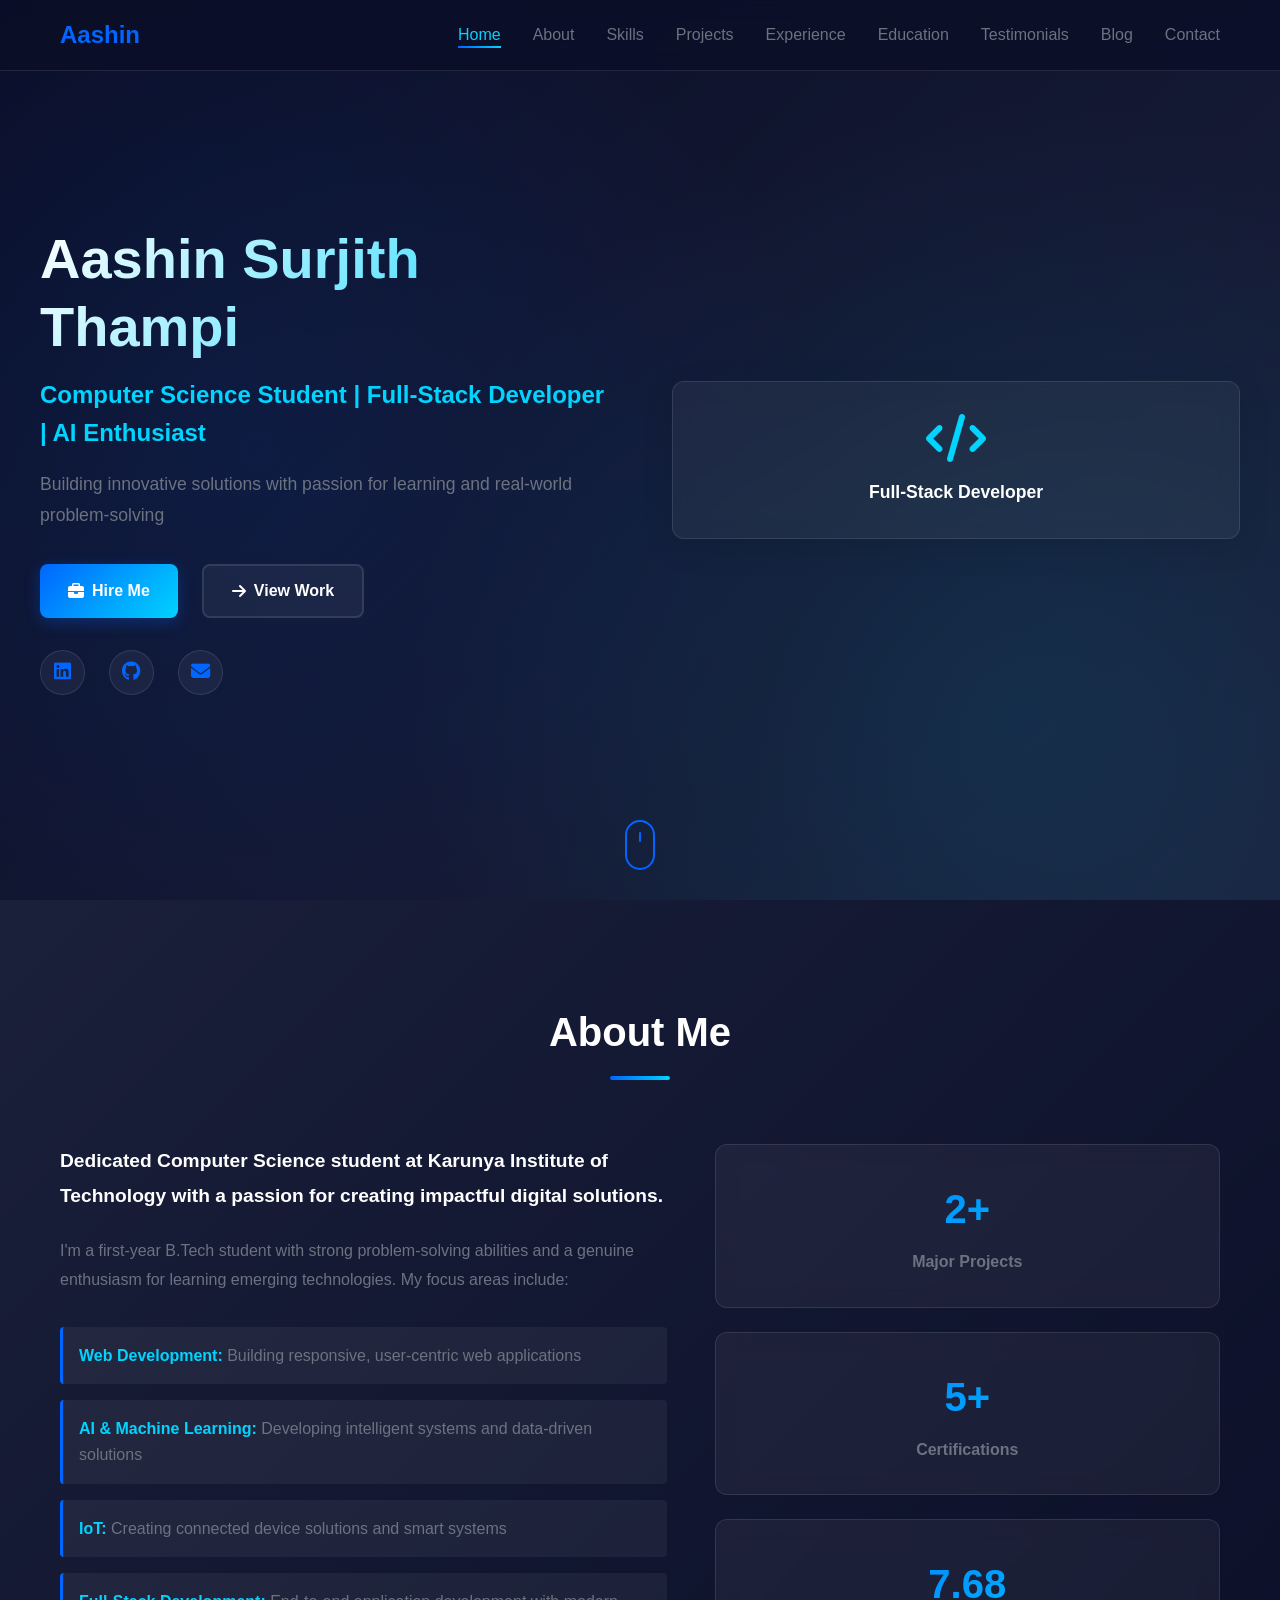
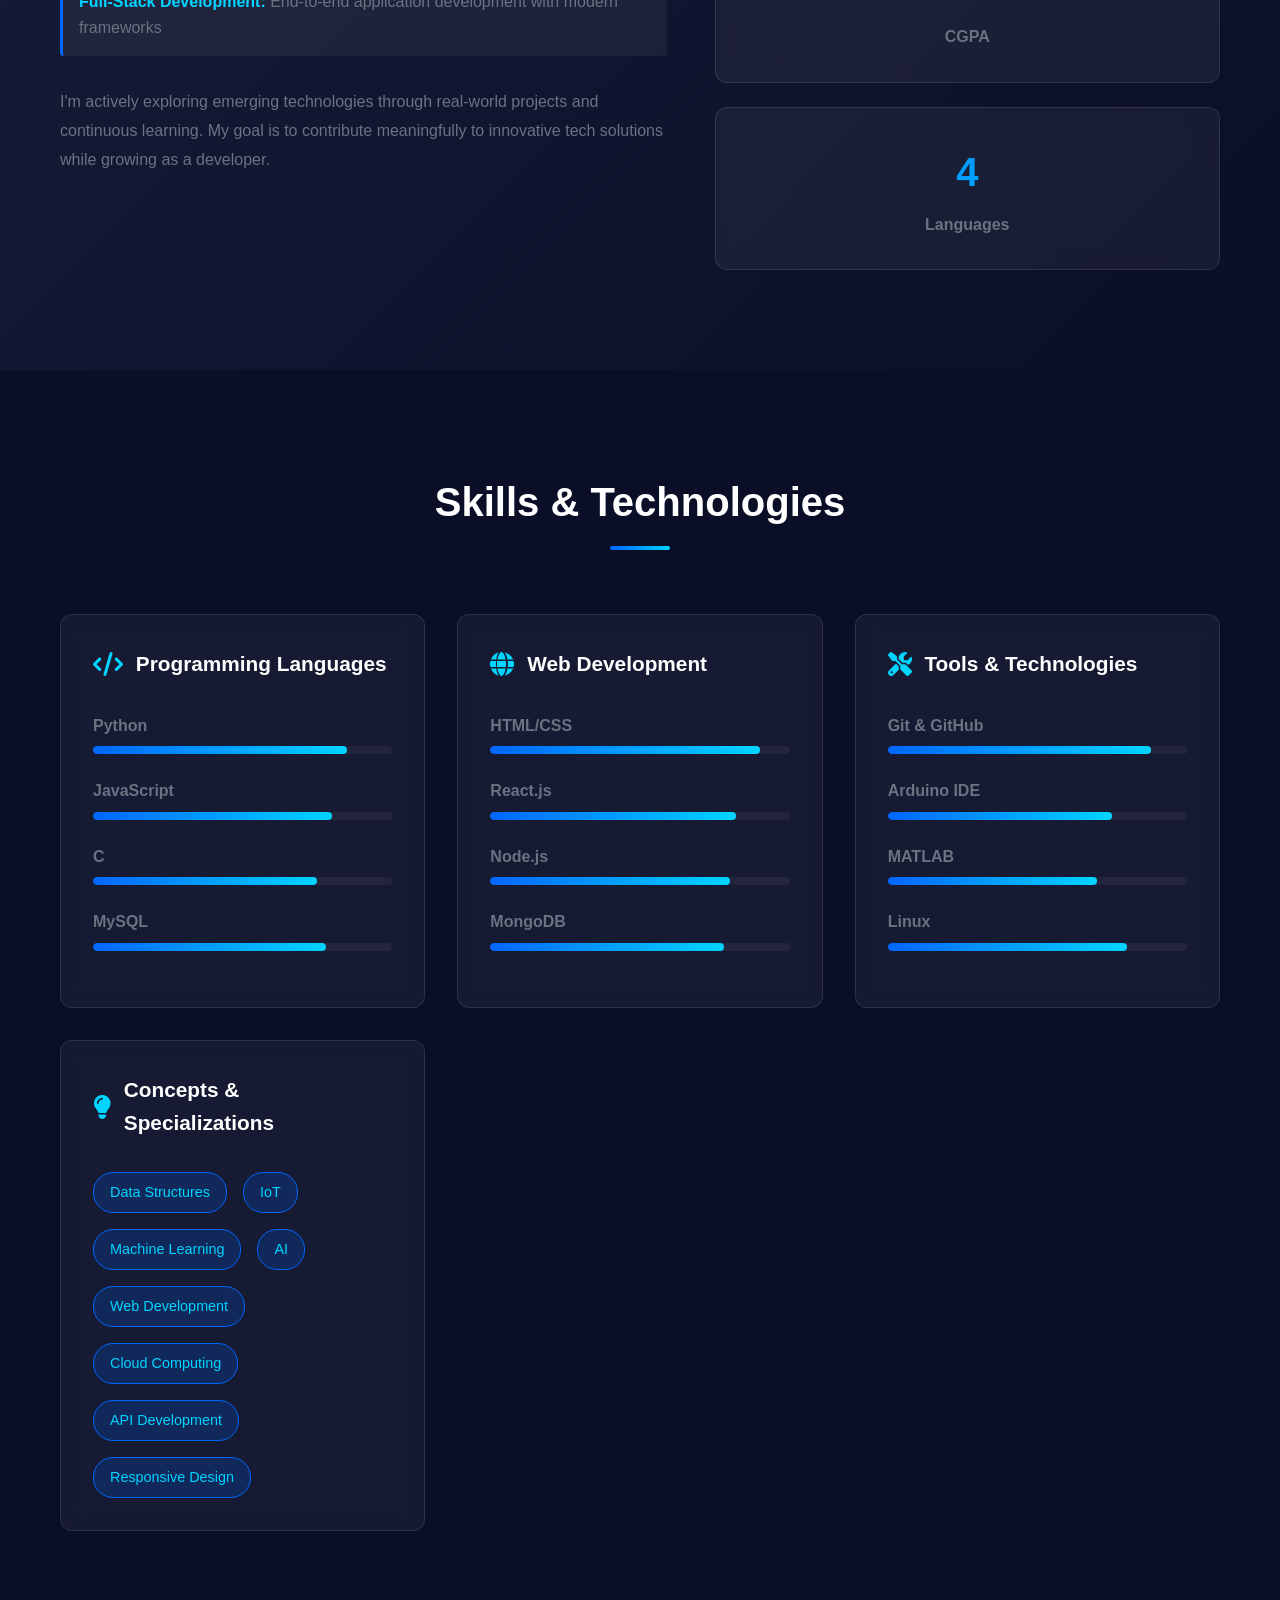
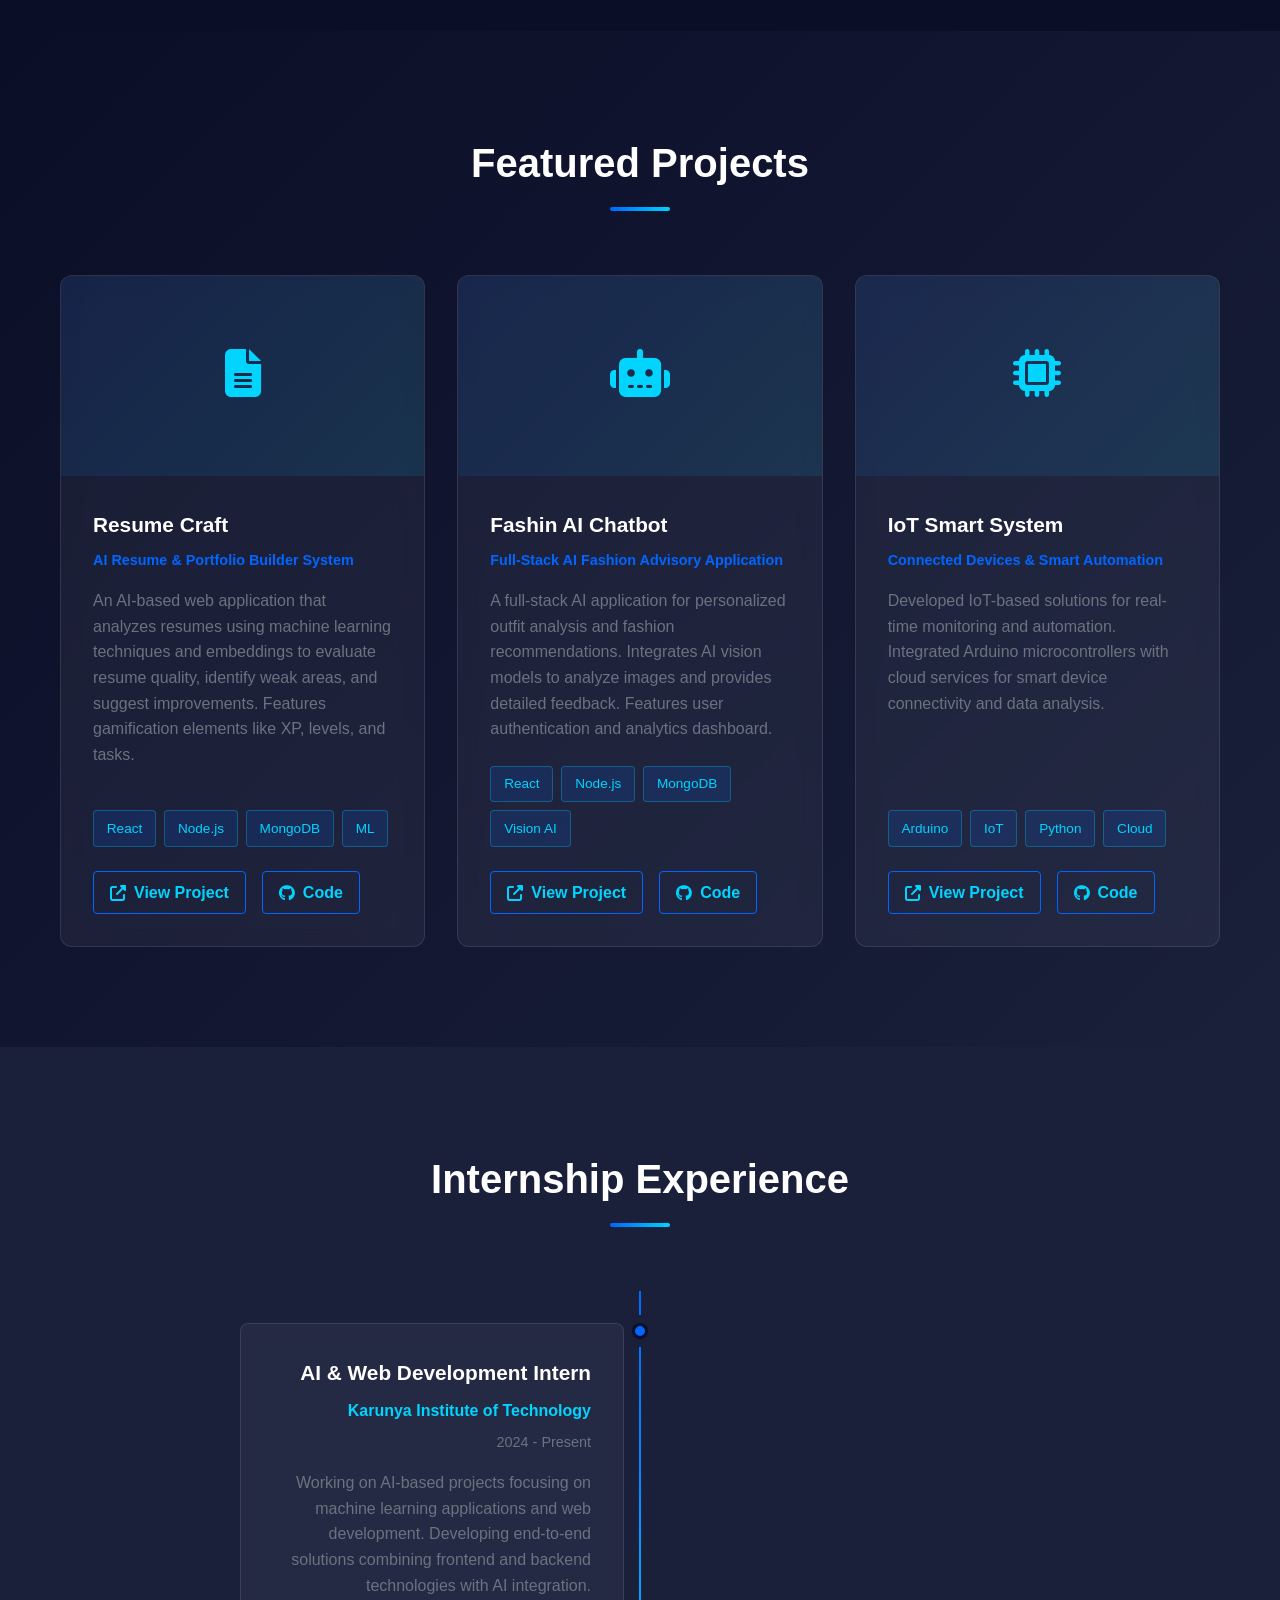
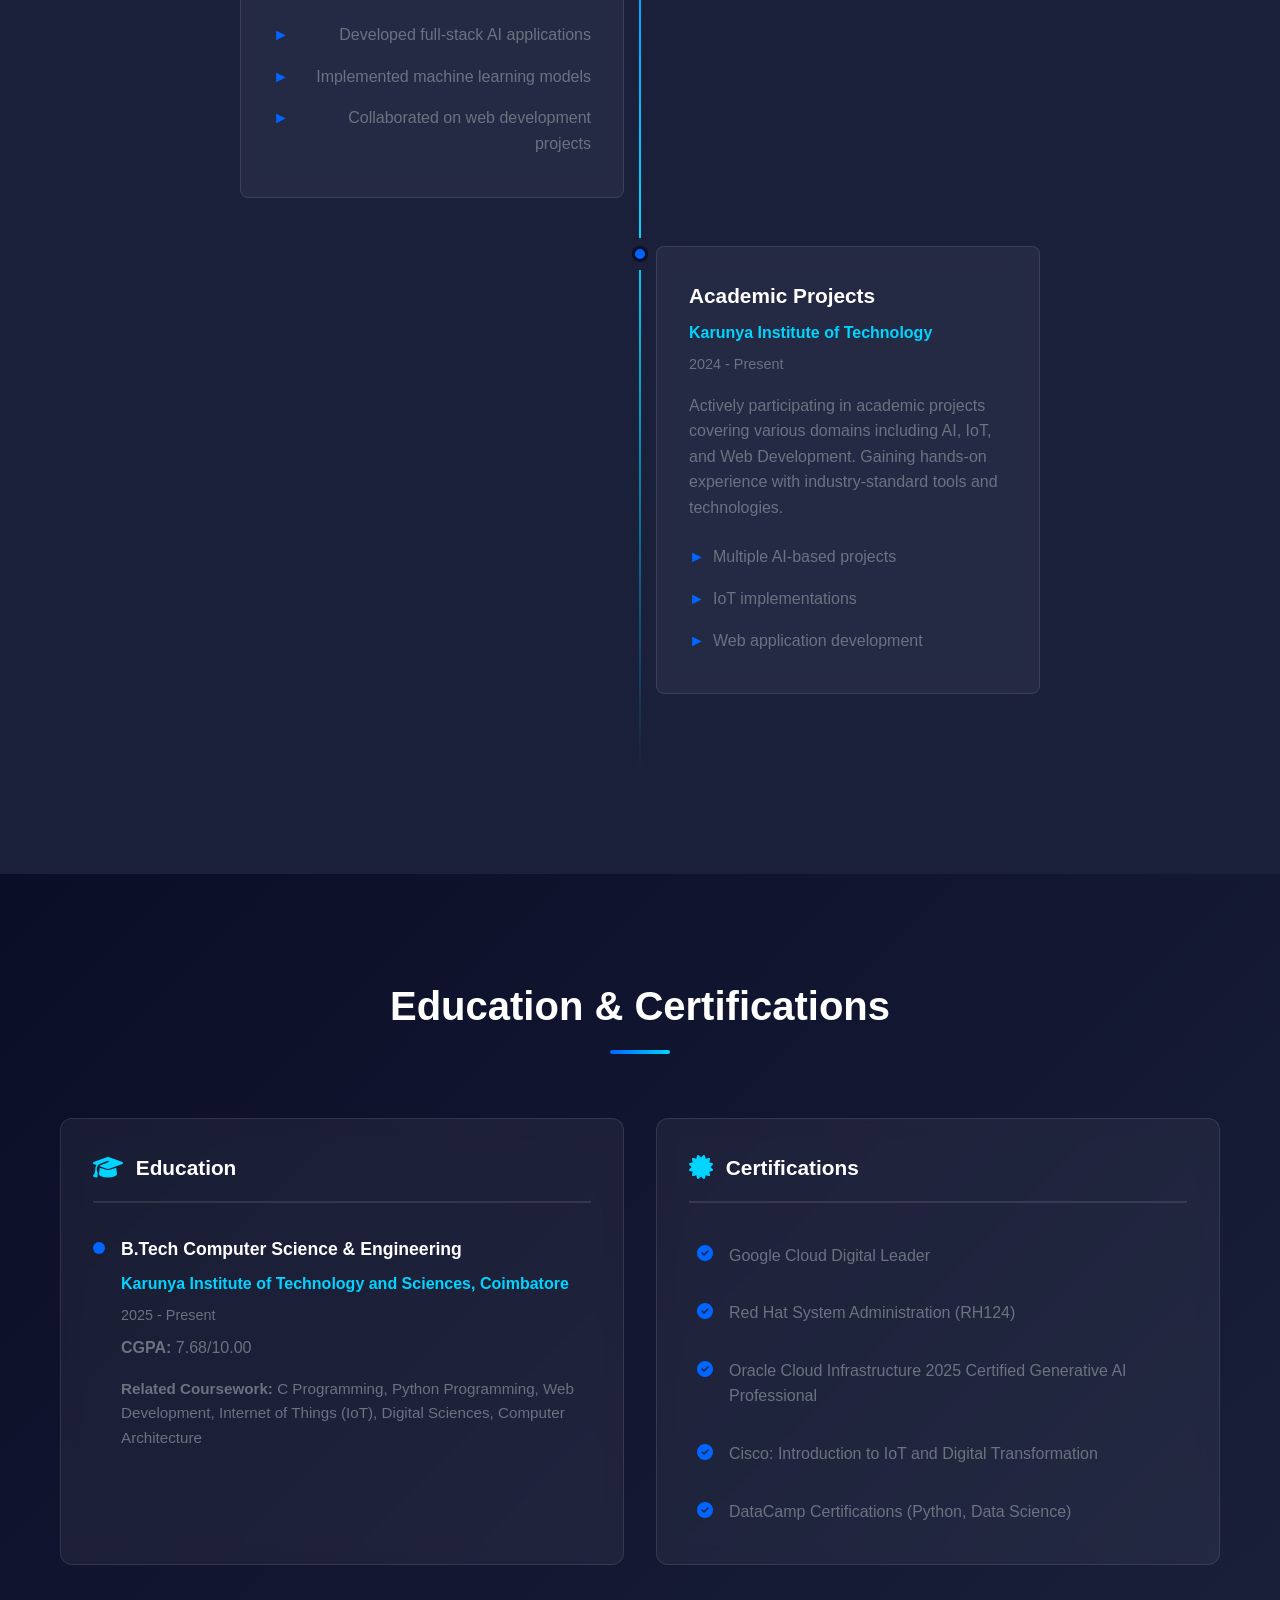
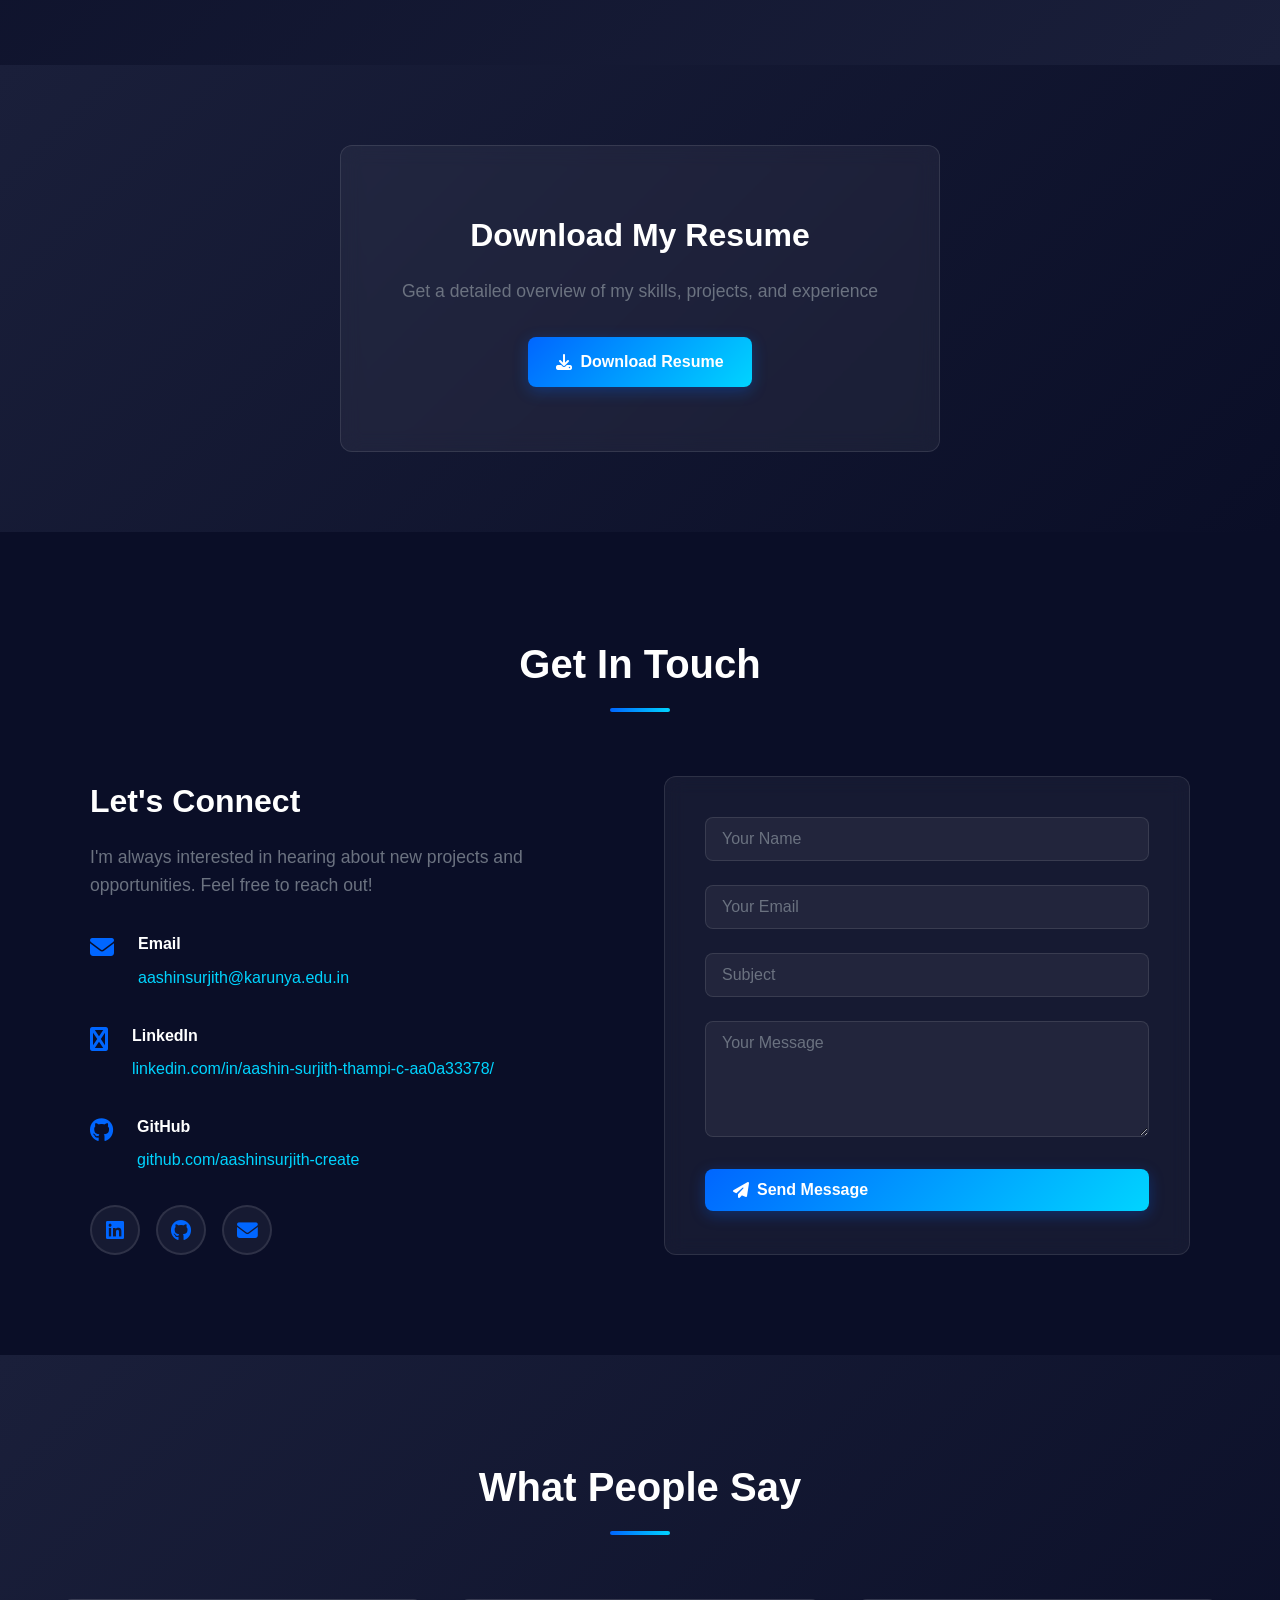
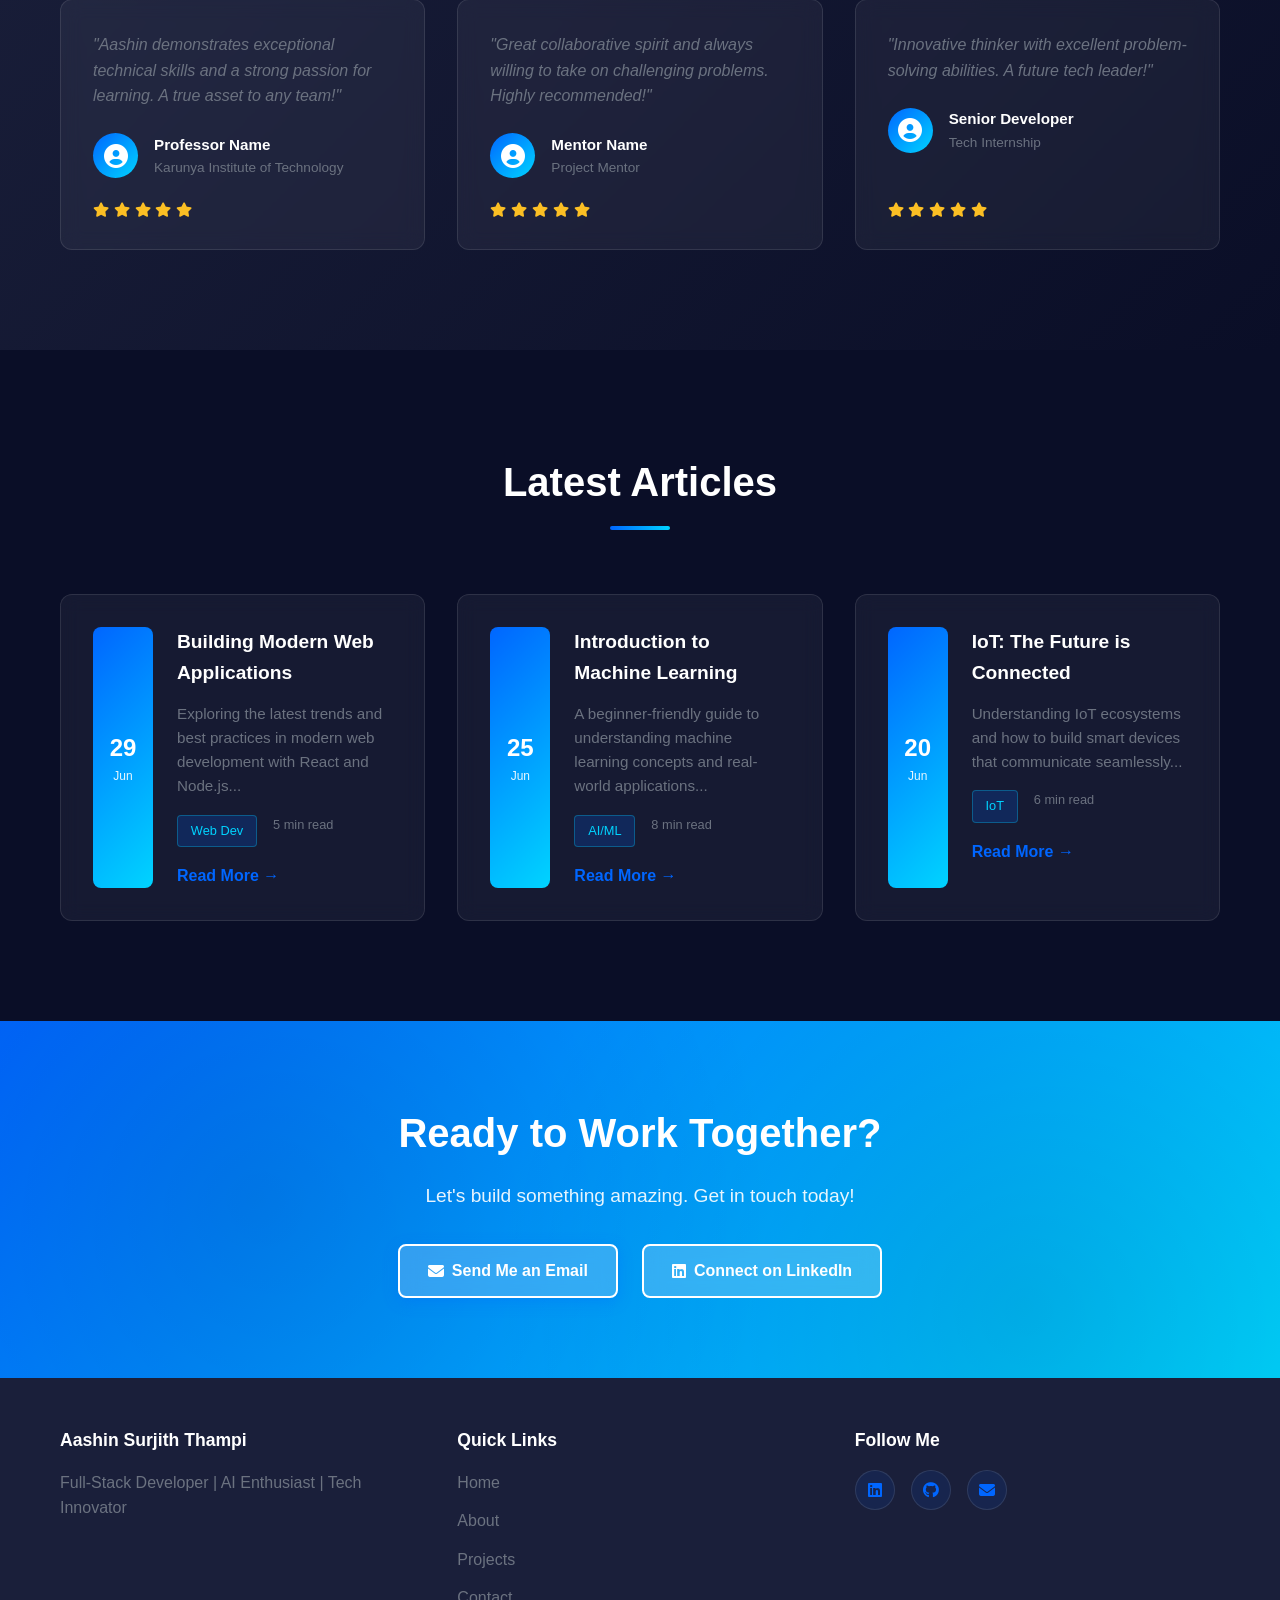
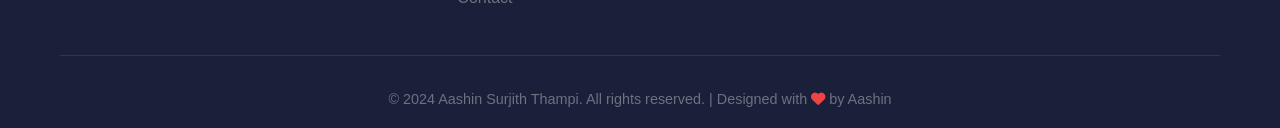
==== index.html @ 52536953 "step 1" ====
<!DOCTYPE html>
<html lang="en">
<head>
    <meta charset="UTF-8">
    <meta name="viewport" content="width=device-width, initial-scale=1.0">
    <title>Aashin Surjith Thampi - Portfolio</title>
    <link rel="stylesheet" href="styles.css">
    <link rel="stylesheet" href="https://cdnjs.cloudflare.com/ajax/libs/font-awesome/6.4.0/css/all.min.css">
</head>
<body>
    <!-- Navigation -->
    <nav class="navbar">
        <div class="nav-container">
            <div class="nav-logo">
                <a href="#hero">Aashin</a>
            </div>
            <ul class="nav-menu">
                <li class="nav-item"><a href="#hero" class="nav-link">Home</a></li>
                <li class="nav-item"><a href="#about" class="nav-link">About</a></li>
                <li class="nav-item"><a href="#skills" class="nav-link">Skills</a></li>
                <li class="nav-item"><a href="#projects" class="nav-link">Projects</a></li>
                <li class="nav-item"><a href="#experience" class="nav-link">Experience</a></li>
                <li class="nav-item"><a href="#education" class="nav-link">Education</a></li>
                <li class="nav-item"><a href="#testimonials" class="nav-link">Testimonials</a></li>
                <li class="nav-item"><a href="#blog" class="nav-link">Blog</a></li>
                <li class="nav-item"><a href="#contact" class="nav-link">Contact</a></li>
            </ul>
            <div class="hamburger">
                <span></span>
                <span></span>
                <span></span>
            </div>
        </div>
    </nav>

    <!-- Hero Section -->
    <section id="hero" class="hero">
        <div class="hero-content">
            <div class="hero-text">
                <h1 class="hero-title">Aashin Surjith Thampi</h1>
                <p class="hero-subtitle">Computer Science Student | Full-Stack Developer | AI Enthusiast</p>
                <p class="hero-description">
                    Building innovative solutions with passion for learning and real-world problem-solving
                </p>
                <div class="hero-buttons">
                    <a href="#contact" class="btn btn-primary">
                        <i class="fas fa-briefcase"></i> Hire Me
                    </a>
                    <a href="#projects" class="btn btn-secondary">
                        <i class="fas fa-arrow-right"></i> View Work
                    </a>
                </div>
                <div class="social-icons">
                    <a href="https://linkedin.com/in/aashin-surjith-thampi-c-aa0a33378/" target="_blank" title="LinkedIn">
                        <i class="fab fa-linkedin"></i>
                    </a>
                    <a href="https://github.com/aashinsurjith-create" target="_blank" title="GitHub">
                        <i class="fab fa-github"></i>
                    </a>
                    <a href="mailto:aashinsurjith@karunya.edu.in" title="Email">
                        <i class="fas fa-envelope"></i>
                    </a>
                </div>
            </div>
            <div class="hero-image">
                <div class="floating-card">
                    <div class="card-content">
                        <i class="fas fa-code"></i>
                        <p>Full-Stack Developer</p>
                    </div>
                </div>
            </div>
        </div>
        <div class="scroll-indicator">
            <span></span>
        </div>
    </section>

    <!-- About Section -->
    <section id="about" class="about">
        <div class="container">
            <h2 class="section-title">About Me</h2>
            <div class="about-content">
                <div class="about-text">
                    <p class="lead">
                        Dedicated Computer Science student at Karunya Institute of Technology with a passion for creating impactful digital solutions.
                    </p>
                    <p>
                        I'm a first-year B.Tech student with strong problem-solving abilities and a genuine enthusiasm for learning emerging technologies. My focus areas include:
                    </p>
                    <ul class="about-list">
                        <li><strong>Web Development:</strong> Building responsive, user-centric web applications</li>
                        <li><strong>AI & Machine Learning:</strong> Developing intelligent systems and data-driven solutions</li>
                        <li><strong>IoT:</strong> Creating connected device solutions and smart systems</li>
                        <li><strong>Full-Stack Development:</strong> End-to-end application development with modern frameworks</li>
                    </ul>
                    <p>
                        I'm actively exploring emerging technologies through real-world projects and continuous learning. My goal is to contribute meaningfully to innovative tech solutions while growing as a developer.
                    </p>
                </div>
                <div class="about-stats">
                    <div class="stat-card">
                        <div class="stat-number">2+</div>
                        <div class="stat-label">Major Projects</div>
                    </div>
                    <div class="stat-card">
                        <div class="stat-number">5+</div>
                        <div class="stat-label">Certifications</div>
                    </div>
                    <div class="stat-card">
                        <div class="stat-number">7.68</div>
                        <div class="stat-label">CGPA</div>
                    </div>
                    <div class="stat-card">
                        <div class="stat-number">4</div>
                        <div class="stat-label">Languages</div>
                    </div>
                </div>
            </div>
        </div>
    </section>

    <!-- Skills Section -->
    <section id="skills" class="skills">
        <div class="container">
            <h2 class="section-title">Skills & Technologies</h2>
            <div class="skills-grid">
                <!-- Programming Languages -->
                <div class="skill-category">
                    <h3 class="skill-category-title">
                        <i class="fas fa-code"></i> Programming Languages
                    </h3>
                    <div class="skill-items">
                        <div class="skill-item">
                            <span class="skill-name">Python</span>
                            <div class="skill-bar">
                                <div class="skill-progress" style="width: 85%;"></div>
                            </div>
                        </div>
                        <div class="skill-item">
                            <span class="skill-name">JavaScript</span>
                            <div class="skill-bar">
                                <div class="skill-progress" style="width: 80%;"></div>
                            </div>
                        </div>
                        <div class="skill-item">
                            <span class="skill-name">C</span>
                            <div class="skill-bar">
                                <div class="skill-progress" style="width: 75%;"></div>
                            </div>
                        </div>
                        <div class="skill-item">
                            <span class="skill-name">MySQL</span>
                            <div class="skill-bar">
                                <div class="skill-progress" style="width: 78%;"></div>
                            </div>
                        </div>
                    </div>
                </div>

                <!-- Web Development -->
                <div class="skill-category">
                    <h3 class="skill-category-title">
                        <i class="fas fa-globe"></i> Web Development
                    </h3>
                    <div class="skill-items">
                        <div class="skill-item">
                            <span class="skill-name">HTML/CSS</span>
                            <div class="skill-bar">
                                <div class="skill-progress" style="width: 90%;"></div>
                            </div>
                        </div>
                        <div class="skill-item">
                            <span class="skill-name">React.js</span>
                            <div class="skill-bar">
                                <div class="skill-progress" style="width: 82%;"></div>
                            </div>
                        </div>
                        <div class="skill-item">
                            <span class="skill-name">Node.js</span>
                            <div class="skill-bar">
                                <div class="skill-progress" style="width: 80%;"></div>
                            </div>
                        </div>
                        <div class="skill-item">
                            <span class="skill-name">MongoDB</span>
                            <div class="skill-bar">
                                <div class="skill-progress" style="width: 78%;"></div>
                            </div>
                        </div>
                    </div>
                </div>

                <!-- Tools & Technologies -->
                <div class="skill-category">
                    <h3 class="skill-category-title">
                        <i class="fas fa-tools"></i> Tools & Technologies
                    </h3>
                    <div class="skill-items">
                        <div class="skill-item">
                            <span class="skill-name">Git & GitHub</span>
                            <div class="skill-bar">
                                <div class="skill-progress" style="width: 88%;"></div>
                            </div>
                        </div>
                        <div class="skill-item">
                            <span class="skill-name">Arduino IDE</span>
                            <div class="skill-bar">
                                <div class="skill-progress" style="width: 75%;"></div>
                            </div>
                        </div>
                        <div class="skill-item">
                            <span class="skill-name">MATLAB</span>
                            <div class="skill-bar">
                                <div class="skill-progress" style="width: 70%;"></div>
                            </div>
                        </div>
                        <div class="skill-item">
                            <span class="skill-name">Linux</span>
                            <div class="skill-bar">
                                <div class="skill-progress" style="width: 80%;"></div>
                            </div>
                        </div>
                    </div>
                </div>

                <!-- Concepts & Specializations -->
                <div class="skill-category">
                    <h3 class="skill-category-title">
                        <i class="fas fa-lightbulb"></i> Concepts & Specializations
                    </h3>
                    <div class="skill-badges">
                        <span class="badge">Data Structures</span>
                        <span class="badge">IoT</span>
                        <span class="badge">Machine Learning</span>
                        <span class="badge">AI</span>
                        <span class="badge">Web Development</span>
                        <span class="badge">Cloud Computing</span>
                        <span class="badge">API Development</span>
                        <span class="badge">Responsive Design</span>
                    </div>
                </div>
            </div>
        </div>
    </section>

    <!-- Projects Section -->
    <section id="projects" class="projects">
        <div class="container">
            <h2 class="section-title">Featured Projects</h2>
            <div class="projects-grid">
                <!-- Project 1: Resume Craft -->
                <div class="project-card">
                    <div class="project-image">
                        <div class="project-icon">
                            <i class="fas fa-file-alt"></i>
                        </div>
                    </div>
                    <div class="project-content">
                        <h3 class="project-title">Resume Craft</h3>
                        <p class="project-subtitle">AI Resume & Portfolio Builder System</p>
                        <p class="project-description">
                            An AI-based web application that analyzes resumes using machine learning techniques and embeddings to evaluate resume quality, identify weak areas, and suggest improvements. Features gamification elements like XP, levels, and tasks.
                        </p>
                        <div class="project-tech">
                            <span class="tech-tag">React</span>
                            <span class="tech-tag">Node.js</span>
                            <span class="tech-tag">MongoDB</span>
                            <span class="tech-tag">ML</span>
                        </div>
                        <div class="project-links">
                            <a href="#" class="project-link">
                                <i class="fas fa-external-link-alt"></i> View Project
                            </a>
                            <a href="#" class="project-link">
                                <i class="fab fa-github"></i> Code
                            </a>
                        </div>
                    </div>
                </div>

                <!-- Project 2: Fashin AI Chatbot -->
                <div class="project-card">
                    <div class="project-image">
                        <div class="project-icon">
                            <i class="fas fa-robot"></i>
                        </div>
                    </div>
                    <div class="project-content">
                        <h3 class="project-title">Fashin AI Chatbot</h3>
                        <p class="project-subtitle">Full-Stack AI Fashion Advisory Application</p>
                        <p class="project-description">
                            A full-stack AI application for personalized outfit analysis and fashion recommendations. Integrates AI vision models to analyze images and provides detailed feedback. Features user authentication and analytics dashboard.
                        </p>
                        <div class="project-tech">
                            <span class="tech-tag">React</span>
                            <span class="tech-tag">Node.js</span>
                            <span class="tech-tag">MongoDB</span>
                            <span class="tech-tag">Vision AI</span>
                        </div>
                        <div class="project-links">
                            <a href="#" class="project-link">
                                <i class="fas fa-external-link-alt"></i> View Project
                            </a>
                            <a href="#" class="project-link">
                                <i class="fab fa-github"></i> Code
                            </a>
                        </div>
                    </div>
                </div>

                <!-- Project 3: IoT Project -->
                <div class="project-card">
                    <div class="project-image">
                        <div class="project-icon">
                            <i class="fas fa-microchip"></i>
                        </div>
                    </div>
                    <div class="project-content">
                        <h3 class="project-title">IoT Smart System</h3>
                        <p class="project-subtitle">Connected Devices & Smart Automation</p>
                        <p class="project-description">
                            Developed IoT-based solutions for real-time monitoring and automation. Integrated Arduino microcontrollers with cloud services for smart device connectivity and data analysis.
                        </p>
                        <div class="project-tech">
                            <span class="tech-tag">Arduino</span>
                            <span class="tech-tag">IoT</span>
                            <span class="tech-tag">Python</span>
                            <span class="tech-tag">Cloud</span>
                        </div>
                        <div class="project-links">
                            <a href="#" class="project-link">
                                <i class="fas fa-external-link-alt"></i> View Project
                            </a>
                            <a href="#" class="project-link">
                                <i class="fab fa-github"></i> Code
                            </a>
                        </div>
                    </div>
                </div>
            </div>
        </div>
    </section>

    <!-- Experience Section -->
    <section id="experience" class="experience">
        <div class="container">
            <h2 class="section-title">Internship Experience</h2>
            <div class="experience-timeline">
                <div class="timeline-item">
                    <div class="timeline-marker"></div>
                    <div class="timeline-content">
                        <h3 class="experience-title">AI & Web Development Intern</h3>
                        <p class="experience-company">Karunya Institute of Technology</p>
                        <p class="experience-period">2024 - Present</p>
                        <p class="experience-description">
                            Working on AI-based projects focusing on machine learning applications and web development. Developing end-to-end solutions combining frontend and backend technologies with AI integration.
                        </p>
                        <ul class="experience-highlights">
                            <li>Developed full-stack AI applications</li>
                            <li>Implemented machine learning models</li>
                            <li>Collaborated on web development projects</li>
                        </ul>
                    </div>
                </div>

                <div class="timeline-item">
                    <div class="timeline-marker"></div>
                    <div class="timeline-content">
                        <h3 class="experience-title">Academic Projects</h3>
                        <p class="experience-company">Karunya Institute of Technology</p>
                        <p class="experience-period">2024 - Present</p>
                        <p class="experience-description">
                            Actively participating in academic projects covering various domains including AI, IoT, and Web Development. Gaining hands-on experience with industry-standard tools and technologies.
                        </p>
                        <ul class="experience-highlights">
                            <li>Multiple AI-based projects</li>
                            <li>IoT implementations</li>
                            <li>Web application development</li>
                        </ul>
                    </div>
                </div>
            </div>
        </div>
    </section>

    <!-- Education Section -->
    <section id="education" class="education">
        <div class="container">
            <h2 class="section-title">Education & Certifications</h2>
            
            <div class="education-grid">
                <!-- Education -->
                <div class="education-card">
                    <h3 class="card-header">
                        <i class="fas fa-graduation-cap"></i> Education
                    </h3>
                    <div class="education-item">
                        <div class="education-dot"></div>
                        <div>
                            <h4>B.Tech Computer Science & Engineering</h4>
                            <p class="institution">Karunya Institute of Technology and Sciences, Coimbatore</p>
                            <p class="period">2025 - Present</p>
                            <p class="details">
                                <strong>CGPA:</strong> 7.68/10.00
                            </p>
                            <p class="coursework">
                                <strong>Related Coursework:</strong> C Programming, Python Programming, Web Development, Internet of Things (IoT), Digital Sciences, Computer Architecture
                            </p>
                        </div>
                    </div>
                </div>

                <!-- Certifications -->
                <div class="education-card">
                    <h3 class="card-header">
                        <i class="fas fa-certificate"></i> Certifications
                    </h3>
                    <div class="cert-list">
                        <div class="cert-item">
                            <i class="fas fa-check-circle"></i>
                            <span>Google Cloud Digital Leader</span>
                        </div>
                        <div class="cert-item">
                            <i class="fas fa-check-circle"></i>
                            <span>Red Hat System Administration (RH124)</span>
                        </div>
                        <div class="cert-item">
                            <i class="fas fa-check-circle"></i>
                            <span>Oracle Cloud Infrastructure 2025 Certified Generative AI Professional</span>
                        </div>
                        <div class="cert-item">
                            <i class="fas fa-check-circle"></i>
                            <span>Cisco: Introduction to IoT and Digital Transformation</span>
                        </div>
                        <div class="cert-item">
                            <i class="fas fa-check-circle"></i>
                            <span>DataCamp Certifications (Python, Data Science)</span>
                        </div>
                    </div>
                </div>
            </div>
        </div>
    </section>

    <!-- Resume Download Section -->
    <section class="resume-section">
        <div class="container">
            <div class="resume-container">
                <h3>Download My Resume</h3>
                <p>Get a detailed overview of my skills, projects, and experience</p>
                <a href="resume.pdf" class="btn btn-primary" download>
                    <i class="fas fa-download"></i> Download Resume
                </a>
            </div>
        </div>
    </section>

    <!-- Contact Section -->
    <section id="contact" class="contact">
        <div class="container">
            <h2 class="section-title">Get In Touch</h2>
            <div class="contact-content">
                <div class="contact-info">
                    <h3>Let's Connect</h3>
                    <p>I'm always interested in hearing about new projects and opportunities. Feel free to reach out!</p>
                    
                    <div class="contact-details">
                        <div class="contact-item">
                            <i class="fas fa-envelope"></i>
                            <div>
                                <h4>Email</h4>
                                <a href="mailto:aashinsurjith@karunya.edu.in">aashinsurjith@karunya.edu.in</a>
                            </div>
                        </div>
                        <div class="contact-item">
                            <i class="fas fa-linkedin"></i>
                            <div>
                                <h4>LinkedIn</h4>
                                <a href="https://linkedin.com/in/aashin-surjith-thampi-c-aa0a33378/" target="_blank">
                                    linkedin.com/in/aashin-surjith-thampi-c-aa0a33378/
                                </a>
                            </div>
                        </div>
                        <div class="contact-item">
                            <i class="fab fa-github"></i>
                            <div>
                                <h4>GitHub</h4>
                                <a href="https://github.com/aashinsurjith-create" target="_blank">
                                    github.com/aashinsurjith-create
                                </a>
                            </div>
                        </div>
                    </div>

                    <div class="social-links">
                        <a href="https://linkedin.com/in/aashin-surjith-thampi-c-aa0a33378/" target="_blank" class="social-link">
                            <i class="fab fa-linkedin"></i>
                        </a>
                        <a href="https://github.com/aashinsurjith-create" target="_blank" class="social-link">
                            <i class="fab fa-github"></i>
                        </a>
                        <a href="mailto:aashinsurjith@karunya.edu.in" class="social-link">
                            <i class="fas fa-envelope"></i>
                        </a>
                    </div>
                </div>

                <form class="contact-form" id="contactForm">
                    <div class="form-group">
                        <input type="text" placeholder="Your Name" required>
                    </div>
                    <div class="form-group">
                        <input type="email" placeholder="Your Email" required>
                    </div>
                    <div class="form-group">
                        <input type="text" placeholder="Subject">
                    </div>
                    <div class="form-group">
                        <textarea placeholder="Your Message" rows="5" required></textarea>
                    </div>
                    <button type="submit" class="btn btn-primary">
                        <i class="fas fa-paper-plane"></i> Send Message
                    </button>
                </form>
            </div>
        </div>
    </section>

    <!-- Testimonials Section -->
    <section id="testimonials" class="testimonials">
        <div class="container">
            <h2 class="section-title">What People Say</h2>
            <div class="testimonials-grid">
                <div class="testimonial-card">
                    <div class="testimonial-content">
                        <p class="testimonial-text">
                            "Aashin demonstrates exceptional technical skills and a strong passion for learning. A true asset to any team!"
                        </p>
                        <div class="testimonial-author">
                            <div class="author-avatar">
                                <i class="fas fa-user-circle"></i>
                            </div>
                            <div>
                                <h4>Professor Name</h4>
                                <p>Karunya Institute of Technology</p>
                            </div>
                        </div>
                    </div>
                    <div class="testimonial-rating">
                        <i class="fas fa-star"></i>
                        <i class="fas fa-star"></i>
                        <i class="fas fa-star"></i>
                        <i class="fas fa-star"></i>
                        <i class="fas fa-star"></i>
                    </div>
                </div>

                <div class="testimonial-card">
                    <div class="testimonial-content">
                        <p class="testimonial-text">
                            "Great collaborative spirit and always willing to take on challenging problems. Highly recommended!"
                        </p>
                        <div class="testimonial-author">
                            <div class="author-avatar">
                                <i class="fas fa-user-circle"></i>
                            </div>
                            <div>
                                <h4>Mentor Name</h4>
                                <p>Project Mentor</p>
                            </div>
                        </div>
                    </div>
                    <div class="testimonial-rating">
                        <i class="fas fa-star"></i>
                        <i class="fas fa-star"></i>
                        <i class="fas fa-star"></i>
                        <i class="fas fa-star"></i>
                        <i class="fas fa-star"></i>
                    </div>
                </div>

                <div class="testimonial-card">
                    <div class="testimonial-content">
                        <p class="testimonial-text">
                            "Innovative thinker with excellent problem-solving abilities. A future tech leader!"
                        </p>
                        <div class="testimonial-author">
                            <div class="author-avatar">
                                <i class="fas fa-user-circle"></i>
                            </div>
                            <div>
                                <h4>Senior Developer</h4>
                                <p>Tech Internship</p>
                            </div>
                        </div>
                    </div>
                    <div class="testimonial-rating">
                        <i class="fas fa-star"></i>
                        <i class="fas fa-star"></i>
                        <i class="fas fa-star"></i>
                        <i class="fas fa-star"></i>
                        <i class="fas fa-star"></i>
                    </div>
                </div>
            </div>
        </div>
    </section>

    <!-- Blog/Articles Section -->
    <section id="blog" class="blog">
        <div class="container">
            <h2 class="section-title">Latest Articles</h2>
            <div class="blog-grid">
                <article class="blog-card">
                    <div class="blog-date">
                        <span class="blog-day">29</span>
                        <span class="blog-month">Jun</span>
                    </div>
                    <div class="blog-content">
                        <h3>Building Modern Web Applications</h3>
                        <p class="blog-excerpt">
                            Exploring the latest trends and best practices in modern web development with React and Node.js...
                        </p>
                        <div class="blog-meta">
                            <span class="blog-category">Web Dev</span>
                            <span class="blog-read-time">5 min read</span>
                        </div>
                        <a href="#" class="read-more">Read More →</a>
                    </div>
                </article>

                <article class="blog-card">
                    <div class="blog-date">
                        <span class="blog-day">25</span>
                        <span class="blog-month">Jun</span>
                    </div>
                    <div class="blog-content">
                        <h3>Introduction to Machine Learning</h3>
                        <p class="blog-excerpt">
                            A beginner-friendly guide to understanding machine learning concepts and real-world applications...
                        </p>
                        <div class="blog-meta">
                            <span class="blog-category">AI/ML</span>
                            <span class="blog-read-time">8 min read</span>
                        </div>
                        <a href="#" class="read-more">Read More →</a>
                    </div>
                </article>

                <article class="blog-card">
                    <div class="blog-date">
                        <span class="blog-day">20</span>
                        <span class="blog-month">Jun</span>
                    </div>
                    <div class="blog-content">
                        <h3>IoT: The Future is Connected</h3>
                        <p class="blog-excerpt">
                            Understanding IoT ecosystems and how to build smart devices that communicate seamlessly...
                        </p>
                        <div class="blog-meta">
                            <span class="blog-category">IoT</span>
                            <span class="blog-read-time">6 min read</span>
                        </div>
                        <a href="#" class="read-more">Read More →</a>
                    </div>
                </article>
            </div>
        </div>
    </section>

    <!-- CTA Section -->
    <section class="cta-section">
        <div class="container">
            <div class="cta-content">
                <h2>Ready to Work Together?</h2>
                <p>Let's build something amazing. Get in touch today!</p>
                <div class="cta-buttons">
                    <a href="#contact" class="btn btn-primary">
                        <i class="fas fa-envelope"></i> Send Me an Email
                    </a>
                    <a href="https://linkedin.com/in/aashin-surjith-thampi-c-aa0a33378/" target="_blank" class="btn btn-secondary">
                        <i class="fab fa-linkedin"></i> Connect on LinkedIn
                    </a>
                </div>
            </div>
        </div>
    </section>

    <!-- Footer -->
    <footer class="footer">
        <div class="container">
            <div class="footer-content">
                <div class="footer-section">
                    <h4>Aashin Surjith Thampi</h4>
                    <p>Full-Stack Developer | AI Enthusiast | Tech Innovator</p>
                </div>
                <div class="footer-section">
                    <h4>Quick Links</h4>
                    <ul>
                        <li><a href="#hero">Home</a></li>
                        <li><a href="#about">About</a></li>
                        <li><a href="#projects">Projects</a></li>
                        <li><a href="#contact">Contact</a></li>
                    </ul>
                </div>
                <div class="footer-section">
                    <h4>Follow Me</h4>
                    <div class="footer-socials">
                        <a href="https://linkedin.com/in/aashin-surjith-thampi-c-aa0a33378/" target="_blank">
                            <i class="fab fa-linkedin"></i>
                        </a>
                        <a href="https://github.com/aashinsurjith-create" target="_blank">
                            <i class="fab fa-github"></i>
                        </a>
                        <a href="mailto:aashinsurjith@karunya.edu.in">
                            <i class="fas fa-envelope"></i>
                        </a>
                    </div>
                </div>
            </div>
            <div class="footer-bottom">
                <p>&copy; 2024 Aashin Surjith Thampi. All rights reserved. | Designed with <i class="fas fa-heart"></i> by Aashin</p>
            </div>
        </div>
    </footer>

    <script src="script.js"></script>
</body>
</html>
---- styles.css ----
/* ============================================
   VARIABLES & RESET
   ============================================ */
:root {
    --primary-color: #0066ff;
    --secondary-color: #00d4ff;
    --dark-bg: #0a0e27;
    --dark-secondary: #1a1f3a;
    --light-bg: #ffffff;
    --text-dark: #0a0e27;
    --text-light: #ffffff;
    --text-muted: #6b7280;
    --border-color: rgba(255, 255, 255, 0.1);
    --glass-bg: rgba(255, 255, 255, 0.05);
    --glass-border: rgba(255, 255, 255, 0.1);
    --shadow: 0 8px 32px rgba(0, 0, 0, 0.1);
    --shadow-sm: 0 4px 12px rgba(0, 0, 0, 0.08);
    --transition: all 0.3s cubic-bezier(0.25, 0.46, 0.45, 0.94);
}

* {
    margin: 0;
    padding: 0;
    box-sizing: border-box;
}

html {
    scroll-behavior: smooth;
}

body {
    font-family: 'Segoe UI', Tahoma, Geneva, Verdana, sans-serif;
    background-color: var(--dark-bg);
    color: var(--text-muted);
    line-height: 1.6;
    overflow-x: hidden;
}

.container {
    max-width: 1200px;
    margin: 0 auto;
    padding: 0 20px;
}

/* ============================================
   NAVBAR
   ============================================ */
.navbar {
    position: fixed;
    top: 0;
    width: 100%;
    background: rgba(10, 14, 39, 0.8);
    backdrop-filter: blur(10px);
    border-bottom: 1px solid var(--glass-border);
    z-index: 1000;
    transition: var(--transition);
}

.nav-container {
    max-width: 1200px;
    margin: 0 auto;
    padding: 1rem 20px;
    display: flex;
    justify-content: space-between;
    align-items: center;
}

.nav-logo a {
    font-size: 1.5rem;
    font-weight: 700;
    color: var(--primary-color);
    text-decoration: none;
    transition: var(--transition);
}

.nav-logo a:hover {
    color: var(--secondary-color);
}

.nav-menu {
    display: flex;
    list-style: none;
    gap: 2rem;
}

.nav-link {
    color: var(--text-muted);
    text-decoration: none;
    font-weight: 500;
    position: relative;
    transition: var(--transition);
}

.nav-link::after {
    content: '';
    position: absolute;
    bottom: -5px;
    left: 0;
    width: 0;
    height: 2px;
    background: linear-gradient(90deg, var(--primary-color), var(--secondary-color));
    transition: var(--transition);
}

.nav-link:hover {
    color: var(--text-light);
}

.nav-link:hover::after {
    width: 100%;
}

.hamburger {
    display: none;
    flex-direction: column;
    cursor: pointer;
}

.hamburger span {
    width: 25px;
    height: 3px;
    background: var(--primary-color);
    margin: 5px 0;
    transition: var(--transition);
    border-radius: 2px;
}

/* ============================================
   HERO SECTION
   ============================================ */
.hero {
    min-height: 100vh;
    display: flex;
    align-items: center;
    justify-content: center;
    padding: 80px 20px 60px;
    background: linear-gradient(135deg, var(--dark-bg) 0%, var(--dark-secondary) 100%);
    position: relative;
    overflow: hidden;
}

.hero::before {
    content: '';
    position: absolute;
    top: 0;
    left: 0;
    width: 100%;
    height: 100%;
    background: radial-gradient(circle at 20% 50%, rgba(0, 102, 255, 0.1) 0%, transparent 50%),
                radial-gradient(circle at 80% 80%, rgba(0, 212, 255, 0.1) 0%, transparent 50%);
    pointer-events: none;
}

.hero-content {
    display: grid;
    grid-template-columns: 1fr 1fr;
    gap: 4rem;
    align-items: center;
    max-width: 1200px;
    width: 100%;
    position: relative;
    z-index: 1;
}

.hero-text {
    animation: fadeInUp 0.8s ease-out;
}

.hero-title {
    font-size: 3.5rem;
    font-weight: 800;
    color: var(--text-light);
    margin-bottom: 1rem;
    background: linear-gradient(135deg, var(--text-light) 0%, var(--secondary-color) 100%);
    -webkit-background-clip: text;
    -webkit-text-fill-color: transparent;
    background-clip: text;
    line-height: 1.2;
}

.hero-subtitle {
    font-size: 1.5rem;
    color: var(--secondary-color);
    margin-bottom: 1rem;
    font-weight: 600;
}

.hero-description {
    font-size: 1.1rem;
    color: var(--text-muted);
    margin-bottom: 2rem;
    line-height: 1.8;
}

.hero-buttons {
    display: flex;
    gap: 1.5rem;
    margin-bottom: 2rem;
    flex-wrap: wrap;
}

.btn {
    padding: 12px 28px;
    border: none;
    border-radius: 8px;
    font-size: 1rem;
    font-weight: 600;
    cursor: pointer;
    text-decoration: none;
    display: inline-flex;
    align-items: center;
    gap: 8px;
    transition: var(--transition);
    position: relative;
    overflow: hidden;
}

.btn::before {
    content: '';
    position: absolute;
    top: 50%;
    left: 50%;
    width: 0;
    height: 0;
    background: rgba(255, 255, 255, 0.1);
    border-radius: 50%;
    transform: translate(-50%, -50%);
    transition: width 0.6s, height 0.6s;
}

.btn:hover::before {
    width: 300px;
    height: 300px;
}

.btn-primary {
    background: linear-gradient(135deg, var(--primary-color) 0%, var(--secondary-color) 100%);
    color: var(--text-light);
    box-shadow: 0 4px 15px rgba(0, 102, 255, 0.3);
}

.btn-primary:hover {
    transform: translateY(-2px);
    box-shadow: 0 6px 20px rgba(0, 102, 255, 0.4);
}

.btn-secondary {
    background: var(--glass-bg);
    color: var(--text-light);
    border: 2px solid var(--glass-border);
}

.btn-secondary:hover {
    background: rgba(0, 212, 255, 0.1);
    border-color: var(--secondary-color);
    color: var(--secondary-color);
}

.social-icons {
    display: flex;
    gap: 1.5rem;
}

.social-icons a {
    width: 45px;
    height: 45px;
    display: flex;
    align-items: center;
    justify-content: center;
    background: var(--glass-bg);
    border: 1px solid var(--glass-border);
    border-radius: 50%;
    color: var(--primary-color);
    text-decoration: none;
    transition: var(--transition);
    font-size: 1.2rem;
}

.social-icons a:hover {
    background: rgba(0, 102, 255, 0.2);
    border-color: var(--primary-color);
    transform: translateY(-3px);
    box-shadow: 0 8px 16px rgba(0, 102, 255, 0.2);
}

.hero-image {
    perspective: 1000px;
    animation: fadeInRight 0.8s ease-out;
}

.floating-card {
    background: var(--glass-bg);
    border: 1px solid var(--glass-border);
    border-radius: 12px;
    padding: 2rem;
    backdrop-filter: blur(10px);
    animation: float 3s ease-in-out infinite;
    box-shadow: var(--shadow);
}

.card-content {
    text-align: center;
}

.card-content i {
    font-size: 3rem;
    color: var(--secondary-color);
    margin-bottom: 1rem;
}

.card-content p {
    color: var(--text-light);
    font-size: 1.1rem;
    font-weight: 600;
}

.scroll-indicator {
    position: absolute;
    bottom: 30px;
    left: 50%;
    transform: translateX(-50%);
    animation: bounce 2s infinite;
}

.scroll-indicator span {
    display: block;
    width: 30px;
    height: 50px;
    border: 2px solid var(--primary-color);
    border-radius: 15px;
    position: relative;
}

.scroll-indicator span::after {
    content: '';
    position: absolute;
    top: 10px;
    left: 50%;
    width: 2px;
    height: 10px;
    background: var(--primary-color);
    border-radius: 1px;
    transform: translateX(-50%);
    animation: scroll-dot 2s infinite;
}

/* ============================================
   ABOUT SECTION
   ============================================ */
.about {
    padding: 100px 20px;
    background: linear-gradient(135deg, var(--dark-secondary) 0%, var(--dark-bg) 100%);
}

.section-title {
    font-size: 2.5rem;
    font-weight: 800;
    text-align: center;
    margin-bottom: 4rem;
    color: var(--text-light);
    position: relative;
    padding-bottom: 1rem;
}

.section-title::after {
    content: '';
    position: absolute;
    bottom: 0;
    left: 50%;
    transform: translateX(-50%);
    width: 60px;
    height: 4px;
    background: linear-gradient(90deg, var(--primary-color), var(--secondary-color));
    border-radius: 2px;
}

.about-content {
    display: grid;
    grid-template-columns: 1.2fr 1fr;
    gap: 3rem;
    align-items: start;
}

.about-text p {
    margin-bottom: 1.5rem;
    line-height: 1.8;
    color: var(--text-muted);
}

.about-text .lead {
    font-size: 1.2rem;
    color: var(--text-light);
    font-weight: 600;
}

.about-list {
    list-style: none;
    margin: 2rem 0;
}

.about-list li {
    padding: 1rem;
    background: var(--glass-bg);
    border-left: 3px solid var(--primary-color);
    margin-bottom: 1rem;
    border-radius: 4px;
    transition: var(--transition);
}

.about-list li:hover {
    background: rgba(0, 102, 255, 0.15);
    transform: translateX(10px);
}

.about-list strong {
    color: var(--secondary-color);
}

.about-stats {
    display: grid;
    grid-template-columns: 1fr;
    gap: 1.5rem;
}

.stat-card {
    background: var(--glass-bg);
    border: 1px solid var(--glass-border);
    padding: 2rem 1.5rem;
    border-radius: 12px;
    text-align: center;
    backdrop-filter: blur(10px);
    transition: var(--transition);
    position: relative;
    overflow: hidden;
}

.stat-card::before {
    content: '';
    position: absolute;
    top: 0;
    left: 0;
    width: 100%;
    height: 100%;
    background: linear-gradient(135deg, rgba(0, 102, 255, 0.1) 0%, rgba(0, 212, 255, 0.1) 100%);
    opacity: 0;
    transition: var(--transition);
}

.stat-card:hover {
    transform: translateY(-5px);
    border-color: var(--secondary-color);
}

.stat-card:hover::before {
    opacity: 1;
}

.stat-number {
    font-size: 2.5rem;
    font-weight: 800;
    background: linear-gradient(135deg, var(--primary-color) 0%, var(--secondary-color) 100%);
    -webkit-background-clip: text;
    -webkit-text-fill-color: transparent;
    background-clip: text;
    margin-bottom: 0.5rem;
    position: relative;
    z-index: 1;
}

.stat-label {
    color: var(--text-muted);
    font-weight: 600;
    position: relative;
    z-index: 1;
}

/* ============================================
   SKILLS SECTION
   ============================================ */
.skills {
    padding: 100px 20px;
    background: var(--dark-bg);
}

.skills-grid {
    display: grid;
    grid-template-columns: repeat(auto-fit, minmax(350px, 1fr));
    gap: 2rem;
}

.skill-category {
    background: var(--glass-bg);
    border: 1px solid var(--glass-border);
    padding: 2rem;
    border-radius: 12px;
    backdrop-filter: blur(10px);
    transition: var(--transition);
}

.skill-category:hover {
    border-color: var(--secondary-color);
    transform: translateY(-5px);
}

.skill-category-title {
    font-size: 1.3rem;
    font-weight: 700;
    color: var(--text-light);
    margin-bottom: 2rem;
    display: flex;
    align-items: center;
    gap: 0.8rem;
}

.skill-category-title i {
    color: var(--secondary-color);
    font-size: 1.5rem;
}

.skill-item {
    margin-bottom: 1.5rem;
}

.skill-name {
    display: flex;
    justify-content: space-between;
    margin-bottom: 0.5rem;
    color: var(--text-muted);
    font-weight: 600;
}

.skill-bar {
    width: 100%;
    height: 8px;
    background: rgba(255, 255, 255, 0.05);
    border-radius: 4px;
    overflow: hidden;
}

.skill-progress {
    height: 100%;
    background: linear-gradient(90deg, var(--primary-color), var(--secondary-color));
    border-radius: 4px;
    transition: width 1s ease-out;
}

.skill-badges {
    display: flex;
    flex-wrap: wrap;
    gap: 1rem;
}

.badge {
    display: inline-block;
    background: rgba(0, 102, 255, 0.2);
    color: var(--secondary-color);
    padding: 0.5rem 1rem;
    border-radius: 20px;
    font-size: 0.9rem;
    border: 1px solid var(--primary-color);
    transition: var(--transition);
}

.badge:hover {
    background: rgba(0, 102, 255, 0.4);
    transform: scale(1.05);
}

/* ============================================
   PROJECTS SECTION
   ============================================ */
.projects {
    padding: 100px 20px;
    background: linear-gradient(135deg, var(--dark-bg) 0%, var(--dark-secondary) 100%);
}

.projects-grid {
    display: grid;
    grid-template-columns: repeat(auto-fit, minmax(320px, 1fr));
    gap: 2rem;
}

.project-card {
    background: var(--glass-bg);
    border: 1px solid var(--glass-border);
    border-radius: 12px;
    overflow: hidden;
    transition: var(--transition);
    backdrop-filter: blur(10px);
    display: flex;
    flex-direction: column;
    height: 100%;
}

.project-card:hover {
    border-color: var(--secondary-color);
    transform: translateY(-8px);
    box-shadow: 0 12px 32px rgba(0, 102, 255, 0.2);
}

.project-image {
    width: 100%;
    height: 200px;
    background: linear-gradient(135deg, rgba(0, 102, 255, 0.1), rgba(0, 212, 255, 0.1));
    display: flex;
    align-items: center;
    justify-content: center;
    position: relative;
    overflow: hidden;
}

.project-image::before {
    content: '';
    position: absolute;
    top: 0;
    left: 0;
    right: 0;
    bottom: 0;
    background: radial-gradient(circle, rgba(0, 212, 255, 0.1) 0%, transparent 70%);
    opacity: 0;
    transition: var(--transition);
}

.project-card:hover .project-image::before {
    opacity: 1;
}

.project-icon {
    font-size: 3rem;
    color: var(--secondary-color);
    z-index: 1;
    animation: iconFloat 3s ease-in-out infinite;
}

.project-content {
    padding: 2rem;
    display: flex;
    flex-direction: column;
    flex: 1;
}

.project-title {
    font-size: 1.3rem;
    font-weight: 700;
    color: var(--text-light);
    margin-bottom: 0.5rem;
}

.project-subtitle {
    color: var(--primary-color);
    font-size: 0.9rem;
    font-weight: 600;
    margin-bottom: 1rem;
}

.project-description {
    color: var(--text-muted);
    line-height: 1.6;
    margin-bottom: 1.5rem;
    flex: 1;
}

.project-tech {
    display: flex;
    flex-wrap: wrap;
    gap: 0.5rem;
    margin-bottom: 1.5rem;
}

.tech-tag {
    display: inline-block;
    background: rgba(0, 102, 255, 0.15);
    color: var(--secondary-color);
    padding: 0.4rem 0.8rem;
    border-radius: 4px;
    font-size: 0.85rem;
    border: 1px solid rgba(0, 212, 255, 0.3);
}

.project-links {
    display: flex;
    gap: 1rem;
}

.project-link {
    display: inline-flex;
    align-items: center;
    gap: 0.5rem;
    color: var(--secondary-color);
    text-decoration: none;
    font-weight: 600;
    transition: var(--transition);
    padding: 0.5rem 1rem;
    border-radius: 4px;
    border: 1px solid var(--primary-color);
}

.project-link:hover {
    background: rgba(0, 102, 255, 0.2);
    transform: translateX(3px);
}

/* ============================================
   EXPERIENCE SECTION
   ============================================ */
.experience {
    padding: 100px 20px;
    background: var(--dark-secondary);
}

.experience-timeline {
    position: relative;
    padding: 2rem 0;
    max-width: 800px;
    margin: 0 auto;
}

.experience-timeline::before {
    content: '';
    position: absolute;
    left: 50%;
    top: 0;
    bottom: 0;
    width: 2px;
    background: linear-gradient(180deg, var(--primary-color), var(--secondary-color), transparent);
    transform: translateX(-50%);
}

.timeline-item {
    margin-bottom: 3rem;
    position: relative;
}

.timeline-item:nth-child(odd) .timeline-content {
    margin-left: 0;
    margin-right: 52%;
    text-align: right;
}

.timeline-item:nth-child(even) .timeline-content {
    margin-left: 52%;
    margin-right: 0;
}

.timeline-marker {
    position: absolute;
    left: 50%;
    top: 0;
    width: 16px;
    height: 16px;
    background: var(--primary-color);
    border: 3px solid var(--dark-bg);
    border-radius: 50%;
    transform: translateX(-50%);
    z-index: 10;
    box-shadow: 0 0 0 8px var(--dark-secondary);
}

.timeline-content {
    background: var(--glass-bg);
    border: 1px solid var(--glass-border);
    padding: 2rem;
    border-radius: 8px;
    backdrop-filter: blur(10px);
    transition: var(--transition);
}

.timeline-content:hover {
    border-color: var(--secondary-color);
    background: rgba(0, 102, 255, 0.1);
}

.experience-title {
    font-size: 1.3rem;
    font-weight: 700;
    color: var(--text-light);
    margin-bottom: 0.5rem;
}

.experience-company {
    color: var(--secondary-color);
    font-weight: 600;
    margin-bottom: 0.5rem;
}

.experience-period {
    color: var(--text-muted);
    font-size: 0.9rem;
    margin-bottom: 1rem;
}

.experience-description {
    color: var(--text-muted);
    line-height: 1.6;
    margin-bottom: 1rem;
}

.experience-highlights {
    list-style: none;
    padding-left: 0;
}

.experience-highlights li {
    color: var(--text-muted);
    padding: 0.5rem 0;
    padding-left: 1.5rem;
    position: relative;
}

.experience-highlights li::before {
    content: '►';
    position: absolute;
    left: 0;
    color: var(--primary-color);
}

/* ============================================
   EDUCATION SECTION
   ============================================ */
.education {
    padding: 100px 20px;
    background: linear-gradient(135deg, var(--dark-bg) 0%, var(--dark-secondary) 100%);
}

.education-grid {
    display: grid;
    grid-template-columns: repeat(auto-fit, minmax(350px, 1fr));
    gap: 2rem;
}

.education-card {
    background: var(--glass-bg);
    border: 1px solid var(--glass-border);
    padding: 2rem;
    border-radius: 12px;
    backdrop-filter: blur(10px);
    transition: var(--transition);
}

.education-card:hover {
    border-color: var(--secondary-color);
    transform: translateY(-5px);
}

.card-header {
    font-size: 1.3rem;
    font-weight: 700;
    color: var(--text-light);
    display: flex;
    align-items: center;
    gap: 0.8rem;
    margin-bottom: 2rem;
    padding-bottom: 1rem;
    border-bottom: 2px solid var(--glass-border);
}

.card-header i {
    color: var(--secondary-color);
    font-size: 1.5rem;
}

.education-item {
    display: flex;
    gap: 1rem;
}

.education-dot {
    width: 12px;
    height: 12px;
    background: var(--primary-color);
    border-radius: 50%;
    margin-top: 0.5rem;
    flex-shrink: 0;
}

.education-item h4 {
    font-size: 1.1rem;
    color: var(--text-light);
    margin-bottom: 0.5rem;
}

.institution {
    color: var(--secondary-color);
    font-weight: 600;
    margin-bottom: 0.5rem;
}

.period {
    color: var(--text-muted);
    font-size: 0.9rem;
    margin-bottom: 0.5rem;
}

.details {
    color: var(--text-muted);
    margin-bottom: 1rem;
}

.coursework {
    color: var(--text-muted);
    line-height: 1.6;
    font-size: 0.95rem;
}

.cert-list {
    display: flex;
    flex-direction: column;
    gap: 1rem;
}

.cert-item {
    display: flex;
    align-items: flex-start;
    gap: 1rem;
    color: var(--text-muted);
    transition: var(--transition);
    padding: 0.5rem;
    border-radius: 4px;
}

.cert-item:hover {
    background: rgba(0, 212, 255, 0.1);
    transform: translateX(5px);
}

.cert-item i {
    color: var(--primary-color);
    margin-top: 0.2rem;
    flex-shrink: 0;
}

/* ============================================
   RESUME SECTION
   ============================================ */
.resume-section {
    padding: 80px 20px;
    background: linear-gradient(135deg, var(--dark-secondary) 0%, var(--dark-bg) 100%);
}

.resume-container {
    background: var(--glass-bg);
    border: 1px solid var(--glass-border);
    padding: 4rem 2rem;
    border-radius: 12px;
    text-align: center;
    backdrop-filter: blur(10px);
    max-width: 600px;
    margin: 0 auto;
    transition: var(--transition);
}

.resume-container:hover {
    border-color: var(--secondary-color);
}

.resume-container h3 {
    font-size: 2rem;
    color: var(--text-light);
    margin-bottom: 1rem;
}

.resume-container p {
    color: var(--text-muted);
    margin-bottom: 2rem;
    font-size: 1.1rem;
}

/* ============================================
   CONTACT SECTION
   ============================================ */
.contact {
    padding: 100px 20px;
    background: var(--dark-bg);
}

.contact-content {
    display: grid;
    grid-template-columns: 1fr 1fr;
    gap: 3rem;
    max-width: 1100px;
    margin: 0 auto;
}

.contact-info h3 {
    font-size: 2rem;
    color: var(--text-light);
    margin-bottom: 1rem;
}

.contact-info > p {
    color: var(--text-muted);
    font-size: 1.1rem;
    margin-bottom: 2rem;
    line-height: 1.6;
}

.contact-details {
    display: flex;
    flex-direction: column;
    gap: 2rem;
    margin-bottom: 2rem;
}

.contact-item {
    display: flex;
    align-items: flex-start;
    gap: 1.5rem;
}

.contact-item i {
    color: var(--primary-color);
    font-size: 1.5rem;
    margin-top: 0.25rem;
}

.contact-item h4 {
    color: var(--text-light);
    font-size: 1rem;
    margin-bottom: 0.5rem;
}

.contact-item a {
    color: var(--secondary-color);
    text-decoration: none;
    transition: var(--transition);
}

.contact-item a:hover {
    color: var(--primary-color);
    text-decoration: underline;
}

.social-links {
    display: flex;
    gap: 1rem;
}

.social-link {
    width: 50px;
    height: 50px;
    display: flex;
    align-items: center;
    justify-content: center;
    background: var(--glass-bg);
    border: 2px solid var(--glass-border);
    border-radius: 50%;
    color: var(--primary-color);
    text-decoration: none;
    transition: var(--transition);
    font-size: 1.3rem;
}

.social-link:hover {
    background: rgba(0, 102, 255, 0.2);
    border-color: var(--primary-color);
    transform: translateY(-5px);
}

.contact-form {
    background: var(--glass-bg);
    border: 1px solid var(--glass-border);
    padding: 2.5rem;
    border-radius: 12px;
    backdrop-filter: blur(10px);
}

.form-group {
    margin-bottom: 1.5rem;
}

.contact-form input,
.contact-form textarea {
    width: 100%;
    padding: 12px 16px;
    background: rgba(255, 255, 255, 0.05);
    border: 1px solid var(--glass-border);
    border-radius: 8px;
    color: var(--text-light);
    font-family: inherit;
    font-size: 1rem;
    transition: var(--transition);
}

.contact-form input::placeholder,
.contact-form textarea::placeholder {
    color: var(--text-muted);
}

.contact-form input:focus,
.contact-form textarea:focus {
    outline: none;
    background: rgba(0, 102, 255, 0.1);
    border-color: var(--primary-color);
}

.contact-form button {
    width: 100%;
}

/* ============================================
   TESTIMONIALS SECTION
   ============================================ */
.testimonials {
    padding: 100px 20px;
    background: linear-gradient(135deg, var(--dark-secondary) 0%, var(--dark-bg) 100%);
}

.testimonials-grid {
    display: grid;
    grid-template-columns: repeat(auto-fit, minmax(320px, 1fr));
    gap: 2rem;
}

.testimonial-card {
    background: var(--glass-bg);
    border: 1px solid var(--glass-border);
    padding: 2rem;
    border-radius: 12px;
    backdrop-filter: blur(10px);
    transition: var(--transition);
    display: flex;
    flex-direction: column;
}

.testimonial-card:hover {
    border-color: var(--secondary-color);
    transform: translateY(-5px);
}

.testimonial-content {
    flex: 1;
    margin-bottom: 1.5rem;
}

.testimonial-text {
    color: var(--text-muted);
    font-size: 1rem;
    line-height: 1.6;
    margin-bottom: 1.5rem;
    font-style: italic;
}

.testimonial-author {
    display: flex;
    align-items: center;
    gap: 1rem;
}

.author-avatar {
    width: 45px;
    height: 45px;
    background: linear-gradient(135deg, var(--primary-color), var(--secondary-color));
    border-radius: 50%;
    display: flex;
    align-items: center;
    justify-content: center;
    color: white;
    font-size: 1.5rem;
}

.testimonial-author h4 {
    color: var(--text-light);
    font-size: 0.95rem;
    margin: 0;
}

.testimonial-author p {
    color: var(--text-muted);
    font-size: 0.85rem;
    margin: 0;
}

.testimonial-rating {
    display: flex;
    gap: 0.3rem;
    color: #fbbf24;
    font-size: 0.9rem;
}

/* ============================================
   BLOG SECTION
   ============================================ */
.blog {
    padding: 100px 20px;
    background: var(--dark-bg);
}

.blog-grid {
    display: grid;
    grid-template-columns: repeat(auto-fit, minmax(320px, 1fr));
    gap: 2rem;
}

.blog-card {
    background: var(--glass-bg);
    border: 1px solid var(--glass-border);
    border-radius: 12px;
    overflow: hidden;
    backdrop-filter: blur(10px);
    transition: var(--transition);
    display: flex;
    gap: 1.5rem;
    padding: 2rem;
}

.blog-card:hover {
    border-color: var(--secondary-color);
    transform: translateY(-5px);
}

.blog-date {
    display: flex;
    flex-direction: column;
    align-items: center;
    justify-content: center;
    background: linear-gradient(135deg, var(--primary-color), var(--secondary-color));
    min-width: 60px;
    border-radius: 8px;
    padding: 0.5rem;
    color: white;
    text-align: center;
    flex-shrink: 0;
}

.blog-day {
    font-size: 1.5rem;
    font-weight: 700;
}

.blog-month {
    font-size: 0.75rem;
    opacity: 0.9;
}

.blog-content {
    flex: 1;
}

.blog-content h3 {
    color: var(--text-light);
    font-size: 1.2rem;
    margin-bottom: 0.8rem;
    transition: var(--transition);
}

.blog-card:hover .blog-content h3 {
    color: var(--secondary-color);
}

.blog-excerpt {
    color: var(--text-muted);
    font-size: 0.95rem;
    line-height: 1.6;
    margin-bottom: 1rem;
}

.blog-meta {
    display: flex;
    gap: 1rem;
    margin-bottom: 1rem;
    flex-wrap: wrap;
}

.blog-category {
    display: inline-block;
    background: rgba(0, 102, 255, 0.2);
    color: var(--secondary-color);
    padding: 0.3rem 0.8rem;
    border-radius: 4px;
    font-size: 0.8rem;
    border: 1px solid rgba(0, 212, 255, 0.3);
}

.blog-read-time {
    color: var(--text-muted);
    font-size: 0.8rem;
}

.read-more {
    color: var(--primary-color);
    text-decoration: none;
    font-weight: 600;
    transition: var(--transition);
    display: inline-flex;
    align-items: center;
    gap: 0.5rem;
}

.read-more:hover {
    color: var(--secondary-color);
    gap: 1rem;
}

/* ============================================
   CTA SECTION
   ============================================ */
.cta-section {
    padding: 80px 20px;
    background: linear-gradient(135deg, var(--primary-color), var(--secondary-color));
    position: relative;
    overflow: hidden;
}

.cta-section::before {
    content: '';
    position: absolute;
    top: 0;
    left: 0;
    right: 0;
    bottom: 0;
    background: radial-gradient(circle at 20% 50%, rgba(0, 0, 0, 0.1) 0%, transparent 50%),
                radial-gradient(circle at 80% 80%, rgba(0, 0, 0, 0.1) 0%, transparent 50%);
    pointer-events: none;
}

.cta-content {
    text-align: center;
    max-width: 700px;
    margin: 0 auto;
    position: relative;
    z-index: 1;
}

.cta-content h2 {
    font-size: 2.5rem;
    color: white;
    margin-bottom: 1rem;
    font-weight: 800;
}

.cta-content p {
    font-size: 1.2rem;
    color: rgba(255, 255, 255, 0.9);
    margin-bottom: 2rem;
    line-height: 1.6;
}

.cta-buttons {
    display: flex;
    gap: 1.5rem;
    justify-content: center;
    flex-wrap: wrap;
}

.cta-section .btn {
    background: rgba(255, 255, 255, 0.2);
    border: 2px solid white;
    color: white;
    backdrop-filter: blur(10px);
}

.cta-section .btn:hover {
    background: white;
    color: var(--primary-color);
    transform: translateY(-2px);
}

/* ============================================
   FOOTER
   ============================================ */
.footer {
    background: var(--dark-secondary);
    padding: 3rem 20px 1rem;
}

.footer-content {
    max-width: 1200px;
    margin: 0 auto;
    display: grid;
    grid-template-columns: repeat(auto-fit, minmax(250px, 1fr));
    gap: 2rem;
    margin-bottom: 2rem;
    padding-bottom: 2rem;
    border-bottom: 1px solid var(--glass-border);
}

.footer-section h4 {
    color: var(--text-light);
    font-size: 1.1rem;
    margin-bottom: 1rem;
}

.footer-section p {
    color: var(--text-muted);
    line-height: 1.6;
}

.footer-section ul {
    list-style: none;
}

.footer-section ul li {
    margin-bottom: 0.8rem;
}

.footer-section ul li a {
    color: var(--text-muted);
    text-decoration: none;
    transition: var(--transition);
}

.footer-section ul li a:hover {
    color: var(--primary-color);
    transform: translateX(5px);
    display: inline-block;
}

.footer-socials {
    display: flex;
    gap: 1rem;
}

.footer-socials a {
    width: 40px;
    height: 40px;
    display: flex;
    align-items: center;
    justify-content: center;
    background: rgba(0, 102, 255, 0.1);
    border: 1px solid var(--glass-border);
    border-radius: 50%;
    color: var(--primary-color);
    text-decoration: none;
    transition: var(--transition);
}

.footer-socials a:hover {
    background: rgba(0, 102, 255, 0.2);
    border-color: var(--primary-color);
    transform: translateY(-3px);
}

.footer-bottom {
    max-width: 1200px;
    margin: 0 auto;
    text-align: center;
    color: var(--text-muted);
    font-size: 0.9rem;
}

.footer-bottom i {
    color: #ef4444;
}

/* ============================================
   RESPONSIVE - TESTIMONIALS & BLOG
   ============================================ */
@media (max-width: 768px) {
    .testimonials-grid {
        grid-template-columns: 1fr;
    }

    .blog-grid {
        grid-template-columns: 1fr;
    }

    .blog-card {
        flex-direction: column;
        align-items: center;
        text-align: center;
    }

    .blog-date {
        min-width: auto;
        width: 60px;
    }

    .blog-meta {
        justify-content: center;
    }

    .cta-content h2 {
        font-size: 1.8rem;
    }

    .cta-content p {
        font-size: 1rem;
    }

    .cta-buttons {
        flex-direction: column;
    }

    .cta-buttons .btn {
        width: 100%;
    }

    .footer-content {
        grid-template-columns: 1fr;
        text-align: center;
    }

    .footer-socials {
        justify-content: center;
    }
}

/* ============================================
   ANIMATIONS
   ============================================ */
@keyframes fadeInUp {
    from {
        opacity: 0;
        transform: translateY(30px);
    }
    to {
        opacity: 1;
        transform: translateY(0);
    }
}

@keyframes fadeInRight {
    from {
        opacity: 0;
        transform: translateX(30px);
    }
    to {
        opacity: 1;
        transform: translateX(0);
    }
}

@keyframes float {
    0%, 100% {
        transform: translateY(0px);
    }
    50% {
        transform: translateY(-20px);
    }
}

@keyframes iconFloat {
    0%, 100% {
        transform: translateY(0px);
    }
    50% {
        transform: translateY(-10px);
    }
}

@keyframes bounce {
    0%, 100% {
        transform: translateX(-50%) translateY(0);
    }
    50% {
        transform: translateX(-50%) translateY(-10px);
    }
}

@keyframes scroll-dot {
    0% {
        transform: translateX(-50%) translateY(0);
        opacity: 1;
    }
    100% {
        transform: translateX(-50%) translateY(10px);
        opacity: 0;
    }
}

/* ============================================
   RESPONSIVE DESIGN
   ============================================ */
@media (max-width: 768px) {
    .hamburger {
        display: flex;
    }

    .nav-menu {
        display: none;
    }

    .hero-title {
        font-size: 2.5rem;
    }

    .hero-content {
        grid-template-columns: 1fr;
        gap: 2rem;
    }

    .hero-image {
        display: none;
    }

    .about-content {
        grid-template-columns: 1fr;
        gap: 2rem;
    }

    .about-stats {
        grid-template-columns: repeat(2, 1fr);
    }

    .section-title {
        font-size: 2rem;
    }

    .skills-grid {
        grid-template-columns: 1fr;
    }

    .experience-timeline::before {
        left: 0;
    }

    .timeline-item:nth-child(odd) .timeline-content,
    .timeline-item:nth-child(even) .timeline-content {
        margin-left: 50px;
        margin-right: 0;
        text-align: left;
    }

    .timeline-marker {
        left: 0;
    }

    .contact-content {
        grid-template-columns: 1fr;
        gap: 2rem;
    }

    .footer-content {
        flex-direction: column;
        text-align: center;
    }

    .hero-buttons {
        flex-direction: column;
    }

    .btn {
        width: 100%;
        justify-content: center;
    }

    .projects-grid {
        grid-template-columns: 1fr;
    }

    .education-grid {
        grid-template-columns: 1fr;
    }
}

@media (max-width: 480px) {
    .hero-title {
        font-size: 2rem;
    }

    .hero-subtitle {
        font-size: 1.1rem;
    }

    .section-title {
        font-size: 1.5rem;
    }

    .nav-logo a {
        font-size: 1.2rem;
    }

    .about-stats {
        grid-template-columns: 1fr;
    }

    .stat-card {
        padding: 1.5rem 1rem;
    }

    .stat-number {
        font-size: 2rem;
    }

    .social-icons {
        justify-content: flex-start;
    }
}
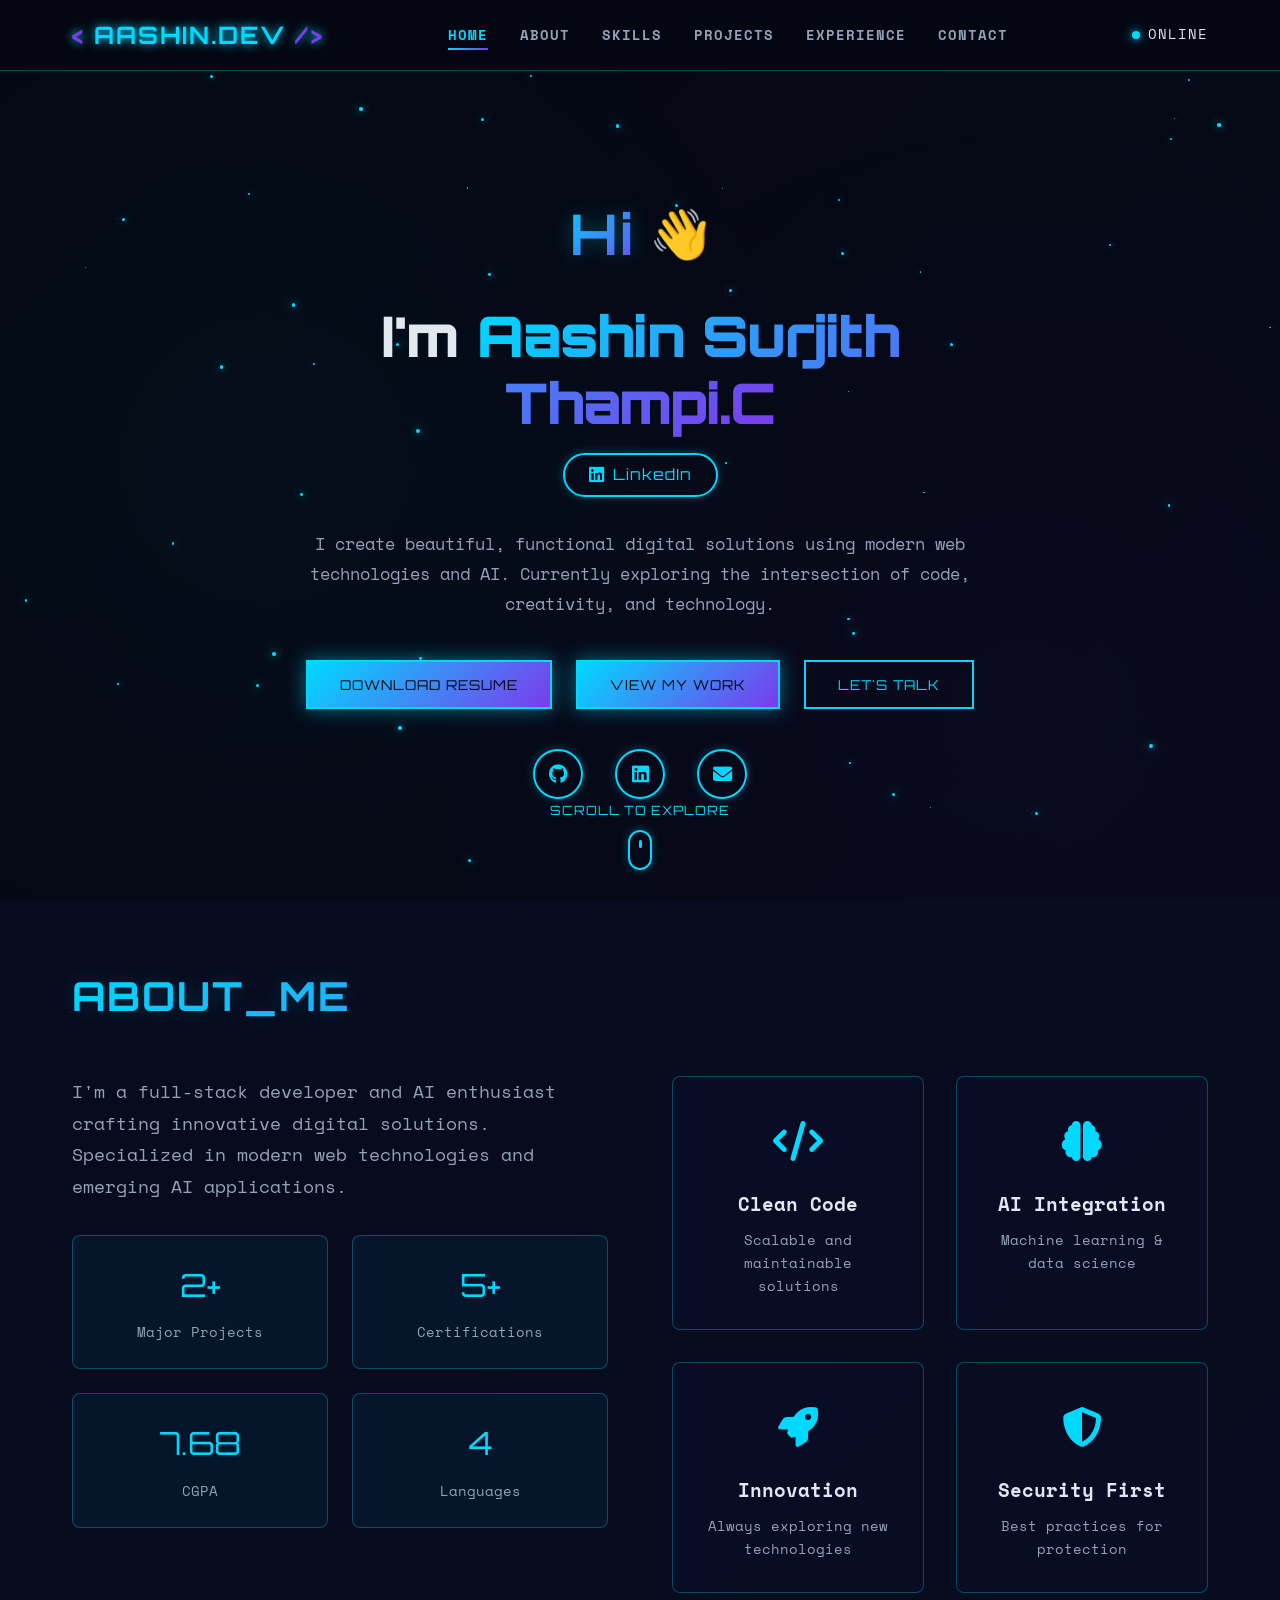
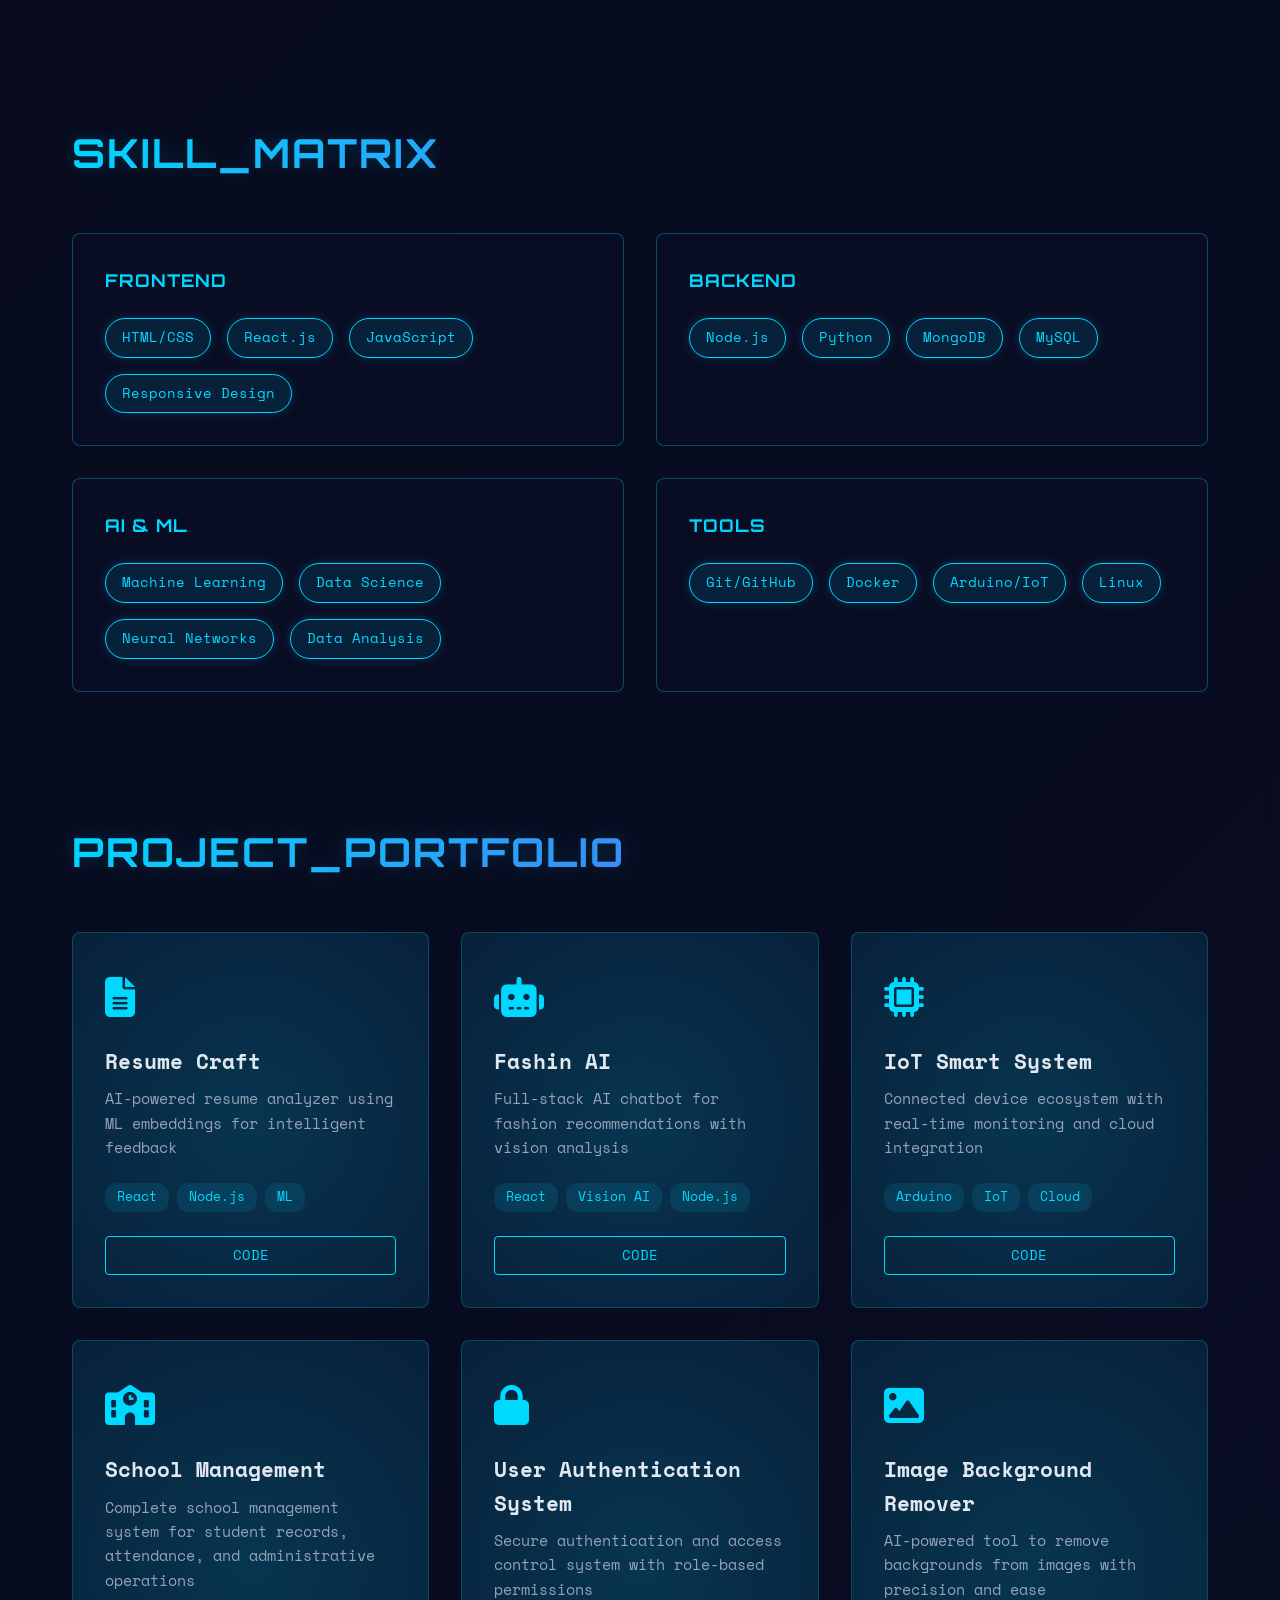
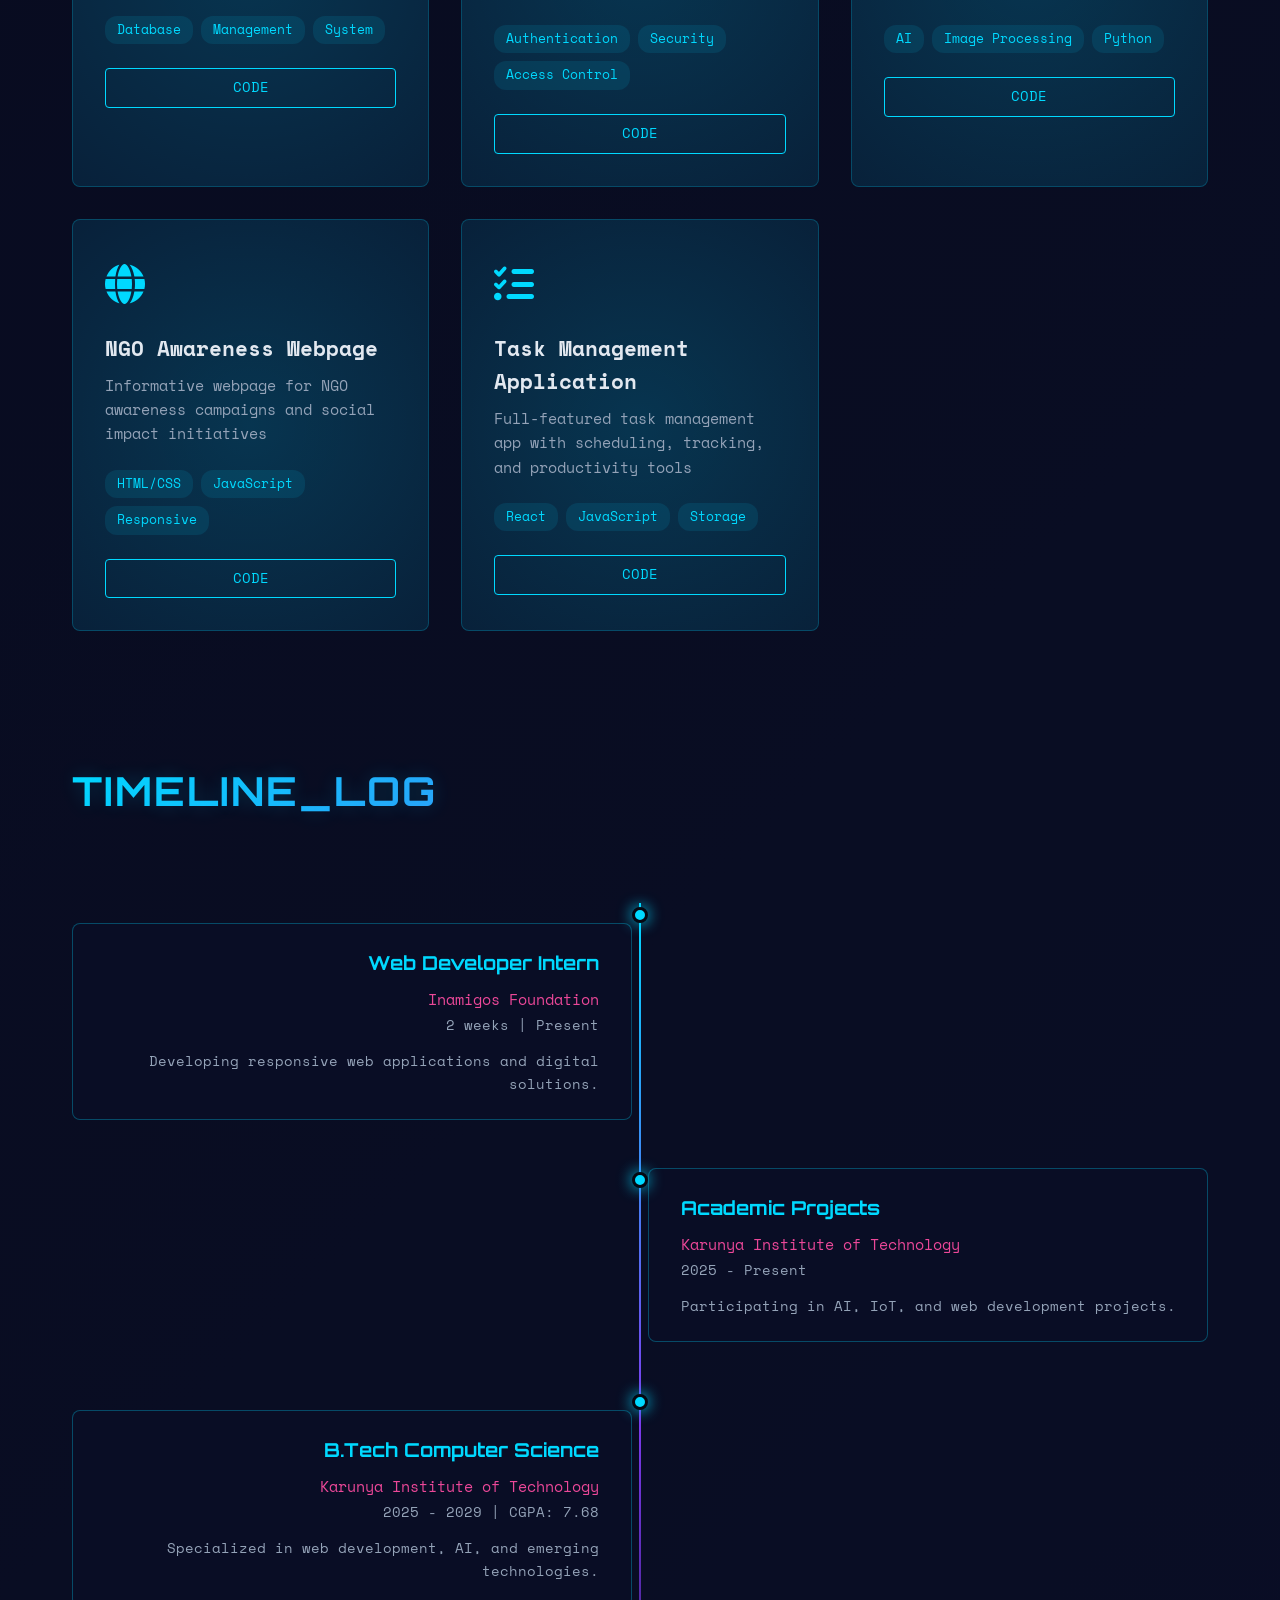
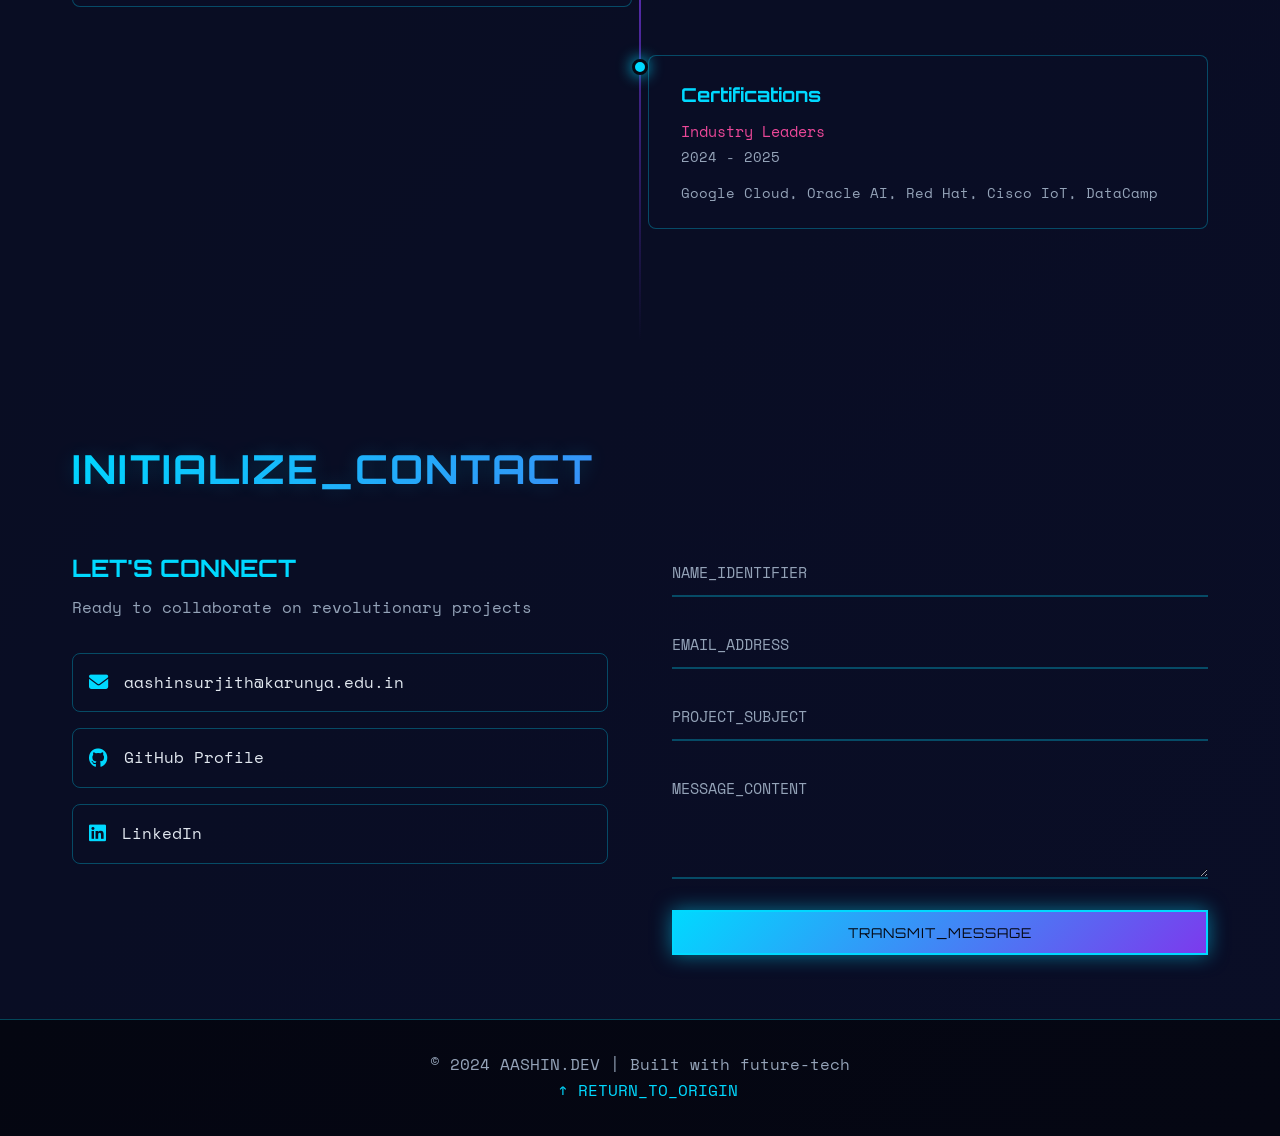
==== commit ee77b3a3: "Make cyberpunk portfolio the main index" ====
--- a/index.html
+++ b/index.html
@@ -3,117 +3,153 @@
 <head>
     <meta charset="UTF-8">
     <meta name="viewport" content="width=device-width, initial-scale=1.0">
-    <title>Aashin Surjith Thampi - Portfolio</title>
-    <link rel="stylesheet" href="styles.css">
+    <title>Aashin Surjith | Cyberpunk Developer</title>
+    <link rel="stylesheet" href="styles-cyberpunk.css">
     <link rel="stylesheet" href="https://cdnjs.cloudflare.com/ajax/libs/font-awesome/6.4.0/css/all.min.css">
+    <link href="https://fonts.googleapis.com/css2?family=Orbitron:wght@400;700;900&family=Space+Mono:wght@400;700&display=swap" rel="stylesheet">
 </head>
 <body>
+    <!-- Animated Particles Background -->
+    <div class="particles-container" id="particlesContainer"></div>
+    
+    <!-- Mouse Glow Effect -->
+    <div class="mouse-glow" id="mouseGlow"></div>
+
     <!-- Navigation -->
     <nav class="navbar">
         <div class="nav-container">
             <div class="nav-logo">
-                <a href="#hero">Aashin</a>
-            </div>
+                <span class="logo-bracket">&lt;</span>
+                <span class="logo-text">AASHIN.DEV</span>
+                <span class="logo-bracket">/&gt;</span>
+            </div>
+            
             <ul class="nav-menu">
-                <li class="nav-item"><a href="#hero" class="nav-link">Home</a></li>
-                <li class="nav-item"><a href="#about" class="nav-link">About</a></li>
-                <li class="nav-item"><a href="#skills" class="nav-link">Skills</a></li>
-                <li class="nav-item"><a href="#projects" class="nav-link">Projects</a></li>
-                <li class="nav-item"><a href="#experience" class="nav-link">Experience</a></li>
-                <li class="nav-item"><a href="#education" class="nav-link">Education</a></li>
-                <li class="nav-item"><a href="#testimonials" class="nav-link">Testimonials</a></li>
-                <li class="nav-item"><a href="#blog" class="nav-link">Blog</a></li>
-                <li class="nav-item"><a href="#contact" class="nav-link">Contact</a></li>
+                <li><a href="#home" class="nav-link">HOME</a></li>
+                <li><a href="#about" class="nav-link">ABOUT</a></li>
+                <li><a href="#skills" class="nav-link">SKILLS</a></li>
+                <li><a href="#projects" class="nav-link">PROJECTS</a></li>
+                <li><a href="#experience" class="nav-link">EXPERIENCE</a></li>
+                <li><a href="#contact" class="nav-link">CONTACT</a></li>
             </ul>
-            <div class="hamburger">
-                <span></span>
-                <span></span>
-                <span></span>
+
+            <div class="nav-status">
+                <span class="status-dot"></span>
+                <span class="status-text">ONLINE</span>
             </div>
         </div>
     </nav>
 
-    <!-- Hero Section -->
-    <section id="hero" class="hero">
-        <div class="hero-content">
-            <div class="hero-text">
-                <h1 class="hero-title">Aashin Surjith Thampi</h1>
-                <p class="hero-subtitle">Computer Science Student | Full-Stack Developer | AI Enthusiast</p>
-                <p class="hero-description">
-                    Building innovative solutions with passion for learning and real-world problem-solving
-                </p>
-                <div class="hero-buttons">
-                    <a href="#contact" class="btn btn-primary">
-                        <i class="fas fa-briefcase"></i> Hire Me
-                    </a>
-                    <a href="#projects" class="btn btn-secondary">
-                        <i class="fas fa-arrow-right"></i> View Work
-                    </a>
-                </div>
-                <div class="social-icons">
-                    <a href="https://linkedin.com/in/aashin-surjith-thampi-c-aa0a33378/" target="_blank" title="LinkedIn">
-                        <i class="fab fa-linkedin"></i>
-                    </a>
-                    <a href="https://github.com/aashinsurjith-create" target="_blank" title="GitHub">
-                        <i class="fab fa-github"></i>
-                    </a>
-                    <a href="mailto:aashinsurjith@karunya.edu.in" title="Email">
-                        <i class="fas fa-envelope"></i>
-                    </a>
-                </div>
-            </div>
-            <div class="hero-image">
-                <div class="floating-card">
-                    <div class="card-content">
-                        <i class="fas fa-code"></i>
-                        <p>Full-Stack Developer</p>
-                    </div>
-                </div>
-            </div>
-        </div>
+    <!-- Welcome Section -->
+    <section id="home" class="welcome">
+        <div class="welcome-center">
+            <div class="hi-greeting">
+                <span class="hi-text">Hi</span>
+                <span class="waving-hand">👋</span>
+            </div>
+
+            <h1 class="welcome-name">
+                I'm <span class="highlight">Aashin Surjith Thampi.C</span>
+            </h1>
+
+            <a href="https://www.linkedin.com/in/aashinsurjiththampi/" target="_blank" class="linkedin-link">
+                <i class="fab fa-linkedin"></i> LinkedIn
+            </a>
+
+            <p class="welcome-bio">
+                I create beautiful, functional digital solutions using modern web technologies and AI.
+                Currently exploring the intersection of code, creativity, and technology.
+            </p>
+
+            <div class="welcome-buttons">
+                <a href="resume.html" target="_blank" class="btn btn-primary">
+                    <span class="btn-text">DOWNLOAD RESUME</span>
+                    <span class="btn-glow"></span>
+                </a>
+                <a href="#projects" class="btn btn-primary">
+                    <span class="btn-text">VIEW MY WORK</span>
+                    <span class="btn-glow"></span>
+                </a>
+                <a href="#contact" class="btn btn-secondary">
+                    <span class="btn-text">LET'S TALK</span>
+                    <span class="btn-glow"></span>
+                </a>
+            </div>
+
+            <div class="welcome-links">
+                <a href="https://github.com/aashinsurjith-create" target="_blank" class="link-icon">
+                    <i class="fab fa-github"></i>
+                </a>
+                <a href="https://www.linkedin.com/in/aashinsurjiththampi/" target="_blank" class="link-icon">
+                    <i class="fab fa-linkedin"></i>
+                </a>
+                <a href="mailto:aashinsurjith@karunya.edu.in" class="link-icon">
+                    <i class="fas fa-envelope"></i>
+                </a>
+            </div>
+        </div>
+
+        <!-- Scroll Indicator -->
         <div class="scroll-indicator">
-            <span></span>
+            <span>SCROLL TO EXPLORE</span>
+            <div class="scroll-icon">
+                <div class="scroll-wheel"></div>
+            </div>
         </div>
     </section>
 
     <!-- About Section -->
     <section id="about" class="about">
         <div class="container">
-            <h2 class="section-title">About Me</h2>
-            <div class="about-content">
+            <h2 class="section-title">ABOUT_ME</h2>
+
+            <div class="about-grid">
                 <div class="about-text">
-                    <p class="lead">
-                        Dedicated Computer Science student at Karunya Institute of Technology with a passion for creating impactful digital solutions.
+                    <p class="about-intro">
+                        I'm a full-stack developer and AI enthusiast crafting innovative digital solutions. 
+                        Specialized in modern web technologies and emerging AI applications.
                     </p>
-                    <p>
-                        I'm a first-year B.Tech student with strong problem-solving abilities and a genuine enthusiasm for learning emerging technologies. My focus areas include:
-                    </p>
-                    <ul class="about-list">
-                        <li><strong>Web Development:</strong> Building responsive, user-centric web applications</li>
-                        <li><strong>AI & Machine Learning:</strong> Developing intelligent systems and data-driven solutions</li>
-                        <li><strong>IoT:</strong> Creating connected device solutions and smart systems</li>
-                        <li><strong>Full-Stack Development:</strong> End-to-end application development with modern frameworks</li>
-                    </ul>
-                    <p>
-                        I'm actively exploring emerging technologies through real-world projects and continuous learning. My goal is to contribute meaningfully to innovative tech solutions while growing as a developer.
-                    </p>
-                </div>
-                <div class="about-stats">
-                    <div class="stat-card">
-                        <div class="stat-number">2+</div>
-                        <div class="stat-label">Major Projects</div>
-                    </div>
-                    <div class="stat-card">
-                        <div class="stat-number">5+</div>
-                        <div class="stat-label">Certifications</div>
-                    </div>
-                    <div class="stat-card">
-                        <div class="stat-number">7.68</div>
-                        <div class="stat-label">CGPA</div>
-                    </div>
-                    <div class="stat-card">
-                        <div class="stat-number">4</div>
-                        <div class="stat-label">Languages</div>
+
+                    <div class="about-stats">
+                        <div class="stat-box">
+                            <span class="stat-value">2+</span>
+                            <span class="stat-label">Major Projects</span>
+                        </div>
+                        <div class="stat-box">
+                            <span class="stat-value">5+</span>
+                            <span class="stat-label">Certifications</span>
+                        </div>
+                        <div class="stat-box">
+                            <span class="stat-value">7.68</span>
+                            <span class="stat-label">CGPA</span>
+                        </div>
+                        <div class="stat-box">
+                            <span class="stat-value">4</span>
+                            <span class="stat-label">Languages</span>
+                        </div>
+                    </div>
+                </div>
+
+                <div class="about-features">
+                    <div class="feature-item">
+                        <span class="feature-icon"><i class="fas fa-code"></i></span>
+                        <h3>Clean Code</h3>
+                        <p>Scalable and maintainable solutions</p>
+                    </div>
+                    <div class="feature-item">
+                        <span class="feature-icon"><i class="fas fa-brain"></i></span>
+                        <h3>AI Integration</h3>
+                        <p>Machine learning & data science</p>
+                    </div>
+                    <div class="feature-item">
+                        <span class="feature-icon"><i class="fas fa-rocket"></i></span>
+                        <h3>Innovation</h3>
+                        <p>Always exploring new technologies</p>
+                    </div>
+                    <div class="feature-item">
+                        <span class="feature-icon"><i class="fas fa-shield-alt"></i></span>
+                        <h3>Security First</h3>
+                        <p>Best practices for protection</p>
                     </div>
                 </div>
             </div>
@@ -123,121 +159,46 @@
     <!-- Skills Section -->
     <section id="skills" class="skills">
         <div class="container">
-            <h2 class="section-title">Skills & Technologies</h2>
+            <h2 class="section-title">SKILL_MATRIX</h2>
+
             <div class="skills-grid">
-                <!-- Programming Languages -->
                 <div class="skill-category">
-                    <h3 class="skill-category-title">
-                        <i class="fas fa-code"></i> Programming Languages
-                    </h3>
-                    <div class="skill-items">
-                        <div class="skill-item">
-                            <span class="skill-name">Python</span>
-                            <div class="skill-bar">
-                                <div class="skill-progress" style="width: 85%;"></div>
-                            </div>
-                        </div>
-                        <div class="skill-item">
-                            <span class="skill-name">JavaScript</span>
-                            <div class="skill-bar">
-                                <div class="skill-progress" style="width: 80%;"></div>
-                            </div>
-                        </div>
-                        <div class="skill-item">
-                            <span class="skill-name">C</span>
-                            <div class="skill-bar">
-                                <div class="skill-progress" style="width: 75%;"></div>
-                            </div>
-                        </div>
-                        <div class="skill-item">
-                            <span class="skill-name">MySQL</span>
-                            <div class="skill-bar">
-                                <div class="skill-progress" style="width: 78%;"></div>
-                            </div>
-                        </div>
-                    </div>
-                </div>
-
-                <!-- Web Development -->
+                    <h3 class="category-title">FRONTEND</h3>
+                    <div class="skill-chips">
+                        <span class="skill-chip">HTML/CSS</span>
+                        <span class="skill-chip">React.js</span>
+                        <span class="skill-chip">JavaScript</span>
+                        <span class="skill-chip">Responsive Design</span>
+                    </div>
+                </div>
+
                 <div class="skill-category">
-                    <h3 class="skill-category-title">
-                        <i class="fas fa-globe"></i> Web Development
-                    </h3>
-                    <div class="skill-items">
-                        <div class="skill-item">
-                            <span class="skill-name">HTML/CSS</span>
-                            <div class="skill-bar">
-                                <div class="skill-progress" style="width: 90%;"></div>
-                            </div>
-                        </div>
-                        <div class="skill-item">
-                            <span class="skill-name">React.js</span>
-                            <div class="skill-bar">
-                                <div class="skill-progress" style="width: 82%;"></div>
-                            </div>
-                        </div>
-                        <div class="skill-item">
-                            <span class="skill-name">Node.js</span>
-                            <div class="skill-bar">
-                                <div class="skill-progress" style="width: 80%;"></div>
-                            </div>
-                        </div>
-                        <div class="skill-item">
-                            <span class="skill-name">MongoDB</span>
-                            <div class="skill-bar">
-                                <div class="skill-progress" style="width: 78%;"></div>
-                            </div>
-                        </div>
-                    </div>
-                </div>
-
-                <!-- Tools & Technologies -->
+                    <h3 class="category-title">BACKEND</h3>
+                    <div class="skill-chips">
+                        <span class="skill-chip">Node.js</span>
+                        <span class="skill-chip">Python</span>
+                        <span class="skill-chip">MongoDB</span>
+                        <span class="skill-chip">MySQL</span>
+                    </div>
+                </div>
+
                 <div class="skill-category">
-                    <h3 class="skill-category-title">
-                        <i class="fas fa-tools"></i> Tools & Technologies
-                    </h3>
-                    <div class="skill-items">
-                        <div class="skill-item">
-                            <span class="skill-name">Git & GitHub</span>
-                            <div class="skill-bar">
-                                <div class="skill-progress" style="width: 88%;"></div>
-                            </div>
-                        </div>
-                        <div class="skill-item">
-                            <span class="skill-name">Arduino IDE</span>
-                            <div class="skill-bar">
-                                <div class="skill-progress" style="width: 75%;"></div>
-                            </div>
-                        </div>
-                        <div class="skill-item">
-                            <span class="skill-name">MATLAB</span>
-                            <div class="skill-bar">
-                                <div class="skill-progress" style="width: 70%;"></div>
-                            </div>
-                        </div>
-                        <div class="skill-item">
-                            <span class="skill-name">Linux</span>
-                            <div class="skill-bar">
-                                <div class="skill-progress" style="width: 80%;"></div>
-                            </div>
-                        </div>
-                    </div>
-                </div>
-
-                <!-- Concepts & Specializations -->
+                    <h3 class="category-title">AI & ML</h3>
+                    <div class="skill-chips">
+                        <span class="skill-chip">Machine Learning</span>
+                        <span class="skill-chip">Data Science</span>
+                        <span class="skill-chip">Neural Networks</span>
+                        <span class="skill-chip">Data Analysis</span>
+                    </div>
+                </div>
+
                 <div class="skill-category">
-                    <h3 class="skill-category-title">
-                        <i class="fas fa-lightbulb"></i> Concepts & Specializations
-                    </h3>
-                    <div class="skill-badges">
-                        <span class="badge">Data Structures</span>
-                        <span class="badge">IoT</span>
-                        <span class="badge">Machine Learning</span>
-                        <span class="badge">AI</span>
-                        <span class="badge">Web Development</span>
-                        <span class="badge">Cloud Computing</span>
-                        <span class="badge">API Development</span>
-                        <span class="badge">Responsive Design</span>
+                    <h3 class="category-title">TOOLS</h3>
+                    <div class="skill-chips">
+                        <span class="skill-chip">Git/GitHub</span>
+                        <span class="skill-chip">Docker</span>
+                        <span class="skill-chip">Arduino/IoT</span>
+                        <span class="skill-chip">Linux</span>
                     </div>
                 </div>
             </div>
@@ -247,211 +208,209 @@
     <!-- Projects Section -->
     <section id="projects" class="projects">
         <div class="container">
-            <h2 class="section-title">Featured Projects</h2>
+            <h2 class="section-title">PROJECT_PORTFOLIO</h2>
+
             <div class="projects-grid">
-                <!-- Project 1: Resume Craft -->
-                <div class="project-card">
-                    <div class="project-image">
+                <div class="project-card">
+                    <div class="project-glow"></div>
+                    <div class="project-content">
                         <div class="project-icon">
                             <i class="fas fa-file-alt"></i>
                         </div>
-                    </div>
-                    <div class="project-content">
                         <h3 class="project-title">Resume Craft</h3>
-                        <p class="project-subtitle">AI Resume & Portfolio Builder System</p>
-                        <p class="project-description">
-                            An AI-based web application that analyzes resumes using machine learning techniques and embeddings to evaluate resume quality, identify weak areas, and suggest improvements. Features gamification elements like XP, levels, and tasks.
-                        </p>
-                        <div class="project-tech">
-                            <span class="tech-tag">React</span>
-                            <span class="tech-tag">Node.js</span>
-                            <span class="tech-tag">MongoDB</span>
-                            <span class="tech-tag">ML</span>
-                        </div>
-                        <div class="project-links">
-                            <a href="#" class="project-link">
-                                <i class="fas fa-external-link-alt"></i> View Project
-                            </a>
-                            <a href="#" class="project-link">
-                                <i class="fab fa-github"></i> Code
-                            </a>
-                        </div>
-                    </div>
-                </div>
-
-                <!-- Project 2: Fashin AI Chatbot -->
-                <div class="project-card">
-                    <div class="project-image">
+                        <p class="project-desc">AI-powered resume analyzer using ML embeddings for intelligent feedback</p>
+                        <div class="project-tech">
+                            <span>React</span>
+                            <span>Node.js</span>
+                            <span>ML</span>
+                        </div>
+                        <div class="project-links">
+                            <a href="https://github.com/aashinsurjith-create" target="_blank" class="project-link">CODE</a>
+                        </div>
+                    </div>
+                </div>
+
+                <div class="project-card">
+                    <div class="project-glow"></div>
+                    <div class="project-content">
                         <div class="project-icon">
                             <i class="fas fa-robot"></i>
                         </div>
-                    </div>
-                    <div class="project-content">
-                        <h3 class="project-title">Fashin AI Chatbot</h3>
-                        <p class="project-subtitle">Full-Stack AI Fashion Advisory Application</p>
-                        <p class="project-description">
-                            A full-stack AI application for personalized outfit analysis and fashion recommendations. Integrates AI vision models to analyze images and provides detailed feedback. Features user authentication and analytics dashboard.
-                        </p>
-                        <div class="project-tech">
-                            <span class="tech-tag">React</span>
-                            <span class="tech-tag">Node.js</span>
-                            <span class="tech-tag">MongoDB</span>
-                            <span class="tech-tag">Vision AI</span>
-                        </div>
-                        <div class="project-links">
-                            <a href="#" class="project-link">
-                                <i class="fas fa-external-link-alt"></i> View Project
-                            </a>
-                            <a href="#" class="project-link">
-                                <i class="fab fa-github"></i> Code
-                            </a>
-                        </div>
-                    </div>
-                </div>
-
-                <!-- Project 3: IoT Project -->
-                <div class="project-card">
-                    <div class="project-image">
+                        <h3 class="project-title">Fashin AI</h3>
+                        <p class="project-desc">Full-stack AI chatbot for fashion recommendations with vision analysis</p>
+                        <div class="project-tech">
+                            <span>React</span>
+                            <span>Vision AI</span>
+                            <span>Node.js</span>
+                        </div>
+                        <div class="project-links">
+                            <a href="https://github.com/aashinsurjith-create" target="_blank" class="project-link">CODE</a>
+                        </div>
+                    </div>
+                </div>
+
+                <div class="project-card">
+                    <div class="project-glow"></div>
+                    <div class="project-content">
                         <div class="project-icon">
                             <i class="fas fa-microchip"></i>
                         </div>
-                    </div>
-                    <div class="project-content">
                         <h3 class="project-title">IoT Smart System</h3>
-                        <p class="project-subtitle">Connected Devices & Smart Automation</p>
-                        <p class="project-description">
-                            Developed IoT-based solutions for real-time monitoring and automation. Integrated Arduino microcontrollers with cloud services for smart device connectivity and data analysis.
-                        </p>
-                        <div class="project-tech">
-                            <span class="tech-tag">Arduino</span>
-                            <span class="tech-tag">IoT</span>
-                            <span class="tech-tag">Python</span>
-                            <span class="tech-tag">Cloud</span>
-                        </div>
-                        <div class="project-links">
-                            <a href="#" class="project-link">
-                                <i class="fas fa-external-link-alt"></i> View Project
-                            </a>
-                            <a href="#" class="project-link">
-                                <i class="fab fa-github"></i> Code
-                            </a>
-                        </div>
-                    </div>
-                </div>
-            </div>
-        </div>
-    </section>
-
-    <!-- Experience Section -->
+                        <p class="project-desc">Connected device ecosystem with real-time monitoring and cloud integration</p>
+                        <div class="project-tech">
+                            <span>Arduino</span>
+                            <span>IoT</span>
+                            <span>Cloud</span>
+                        </div>
+                        <div class="project-links">
+                            <a href="https://github.com/aashinsurjith-create" target="_blank" class="project-link">CODE</a>
+                        </div>
+                    </div>
+                </div>
+
+                <div class="project-card">
+                    <div class="project-glow"></div>
+                    <div class="project-content">
+                        <div class="project-icon">
+                            <i class="fas fa-school"></i>
+                        </div>
+                        <h3 class="project-title">School Management</h3>
+                        <p class="project-desc">Complete school management system for student records, attendance, and administrative operations</p>
+                        <div class="project-tech">
+                            <span>Database</span>
+                            <span>Management</span>
+                            <span>System</span>
+                        </div>
+                        <div class="project-links">
+                            <a href="https://github.com/aashinsurjith-create/School_Management" target="_blank" class="project-link">CODE</a>
+                        </div>
+                    </div>
+                </div>
+
+                <div class="project-card">
+                    <div class="project-glow"></div>
+                    <div class="project-content">
+                        <div class="project-icon">
+                            <i class="fas fa-lock"></i>
+                        </div>
+                        <h3 class="project-title">User Authentication System</h3>
+                        <p class="project-desc">Secure authentication and access control system with role-based permissions</p>
+                        <div class="project-tech">
+                            <span>Authentication</span>
+                            <span>Security</span>
+                            <span>Access Control</span>
+                        </div>
+                        <div class="project-links">
+                            <a href="https://github.com/aashinsurjith-create/User-Authentication-System-for-Access-Control" target="_blank" class="project-link">CODE</a>
+                        </div>
+                    </div>
+                </div>
+
+                <div class="project-card">
+                    <div class="project-glow"></div>
+                    <div class="project-content">
+                        <div class="project-icon">
+                            <i class="fas fa-image"></i>
+                        </div>
+                        <h3 class="project-title">Image Background Remover</h3>
+                        <p class="project-desc">AI-powered tool to remove backgrounds from images with precision and ease</p>
+                        <div class="project-tech">
+                            <span>AI</span>
+                            <span>Image Processing</span>
+                            <span>Python</span>
+                        </div>
+                        <div class="project-links">
+                            <a href="https://github.com/MithunChkaravarthyC/Image_Background_Remover" target="_blank" class="project-link">CODE</a>
+                        </div>
+                    </div>
+                </div>
+
+                <div class="project-card">
+                    <div class="project-glow"></div>
+                    <div class="project-content">
+                        <div class="project-icon">
+                            <i class="fas fa-globe"></i>
+                        </div>
+                        <h3 class="project-title">NGO Awareness Webpage</h3>
+                        <p class="project-desc">Informative webpage for NGO awareness campaigns and social impact initiatives</p>
+                        <div class="project-tech">
+                            <span>HTML/CSS</span>
+                            <span>JavaScript</span>
+                            <span>Responsive</span>
+                        </div>
+                        <div class="project-links">
+                            <a href="https://github.com/aashinsurjith-create/NGO-AWARENESS-WEBPAGE" target="_blank" class="project-link">CODE</a>
+                        </div>
+                    </div>
+                </div>
+
+                <div class="project-card">
+                    <div class="project-glow"></div>
+                    <div class="project-content">
+                        <div class="project-icon">
+                            <i class="fas fa-tasks"></i>
+                        </div>
+                        <h3 class="project-title">Task Management Application</h3>
+                        <p class="project-desc">Full-featured task management app with scheduling, tracking, and productivity tools</p>
+                        <div class="project-tech">
+                            <span>React</span>
+                            <span>JavaScript</span>
+                            <span>Storage</span>
+                        </div>
+                        <div class="project-links">
+                            <a href="https://github.com/aashinsurjith-create/Task-Management-Application" target="_blank" class="project-link">CODE</a>
+                        </div>
+                    </div>
+                </div>
+            </div>
+        </div>
+    </section>
+
+    <!-- Experience & Education Section -->
     <section id="experience" class="experience">
         <div class="container">
-            <h2 class="section-title">Internship Experience</h2>
-            <div class="experience-timeline">
+            <h2 class="section-title">TIMELINE_LOG</h2>
+
+            <div class="timeline">
                 <div class="timeline-item">
                     <div class="timeline-marker"></div>
                     <div class="timeline-content">
-                        <h3 class="experience-title">AI & Web Development Intern</h3>
-                        <p class="experience-company">Karunya Institute of Technology</p>
-                        <p class="experience-period">2024 - Present</p>
-                        <p class="experience-description">
-                            Working on AI-based projects focusing on machine learning applications and web development. Developing end-to-end solutions combining frontend and backend technologies with AI integration.
-                        </p>
-                        <ul class="experience-highlights">
-                            <li>Developed full-stack AI applications</li>
-                            <li>Implemented machine learning models</li>
-                            <li>Collaborated on web development projects</li>
-                        </ul>
+                        <h3>Web Developer Intern</h3>
+                        <p class="timeline-company">Inamigos Foundation</p>
+                        <p class="timeline-period">2 weeks | Present</p>
+                        <p class="timeline-desc">Developing responsive web applications and digital solutions.</p>
                     </div>
                 </div>
 
                 <div class="timeline-item">
                     <div class="timeline-marker"></div>
                     <div class="timeline-content">
-                        <h3 class="experience-title">Academic Projects</h3>
-                        <p class="experience-company">Karunya Institute of Technology</p>
-                        <p class="experience-period">2024 - Present</p>
-                        <p class="experience-description">
-                            Actively participating in academic projects covering various domains including AI, IoT, and Web Development. Gaining hands-on experience with industry-standard tools and technologies.
-                        </p>
-                        <ul class="experience-highlights">
-                            <li>Multiple AI-based projects</li>
-                            <li>IoT implementations</li>
-                            <li>Web application development</li>
-                        </ul>
-                    </div>
-                </div>
-            </div>
-        </div>
-    </section>
-
-    <!-- Education Section -->
-    <section id="education" class="education">
-        <div class="container">
-            <h2 class="section-title">Education & Certifications</h2>
-            
-            <div class="education-grid">
-                <!-- Education -->
-                <div class="education-card">
-                    <h3 class="card-header">
-                        <i class="fas fa-graduation-cap"></i> Education
-                    </h3>
-                    <div class="education-item">
-                        <div class="education-dot"></div>
-                        <div>
-                            <h4>B.Tech Computer Science & Engineering</h4>
-                            <p class="institution">Karunya Institute of Technology and Sciences, Coimbatore</p>
-                            <p class="period">2025 - Present</p>
-                            <p class="details">
-                                <strong>CGPA:</strong> 7.68/10.00
-                            </p>
-                            <p class="coursework">
-                                <strong>Related Coursework:</strong> C Programming, Python Programming, Web Development, Internet of Things (IoT), Digital Sciences, Computer Architecture
-                            </p>
-                        </div>
-                    </div>
-                </div>
-
-                <!-- Certifications -->
-                <div class="education-card">
-                    <h3 class="card-header">
-                        <i class="fas fa-certificate"></i> Certifications
-                    </h3>
-                    <div class="cert-list">
-                        <div class="cert-item">
-                            <i class="fas fa-check-circle"></i>
-                            <span>Google Cloud Digital Leader</span>
-                        </div>
-                        <div class="cert-item">
-                            <i class="fas fa-check-circle"></i>
-                            <span>Red Hat System Administration (RH124)</span>
-                        </div>
-                        <div class="cert-item">
-                            <i class="fas fa-check-circle"></i>
-                            <span>Oracle Cloud Infrastructure 2025 Certified Generative AI Professional</span>
-                        </div>
-                        <div class="cert-item">
-                            <i class="fas fa-check-circle"></i>
-                            <span>Cisco: Introduction to IoT and Digital Transformation</span>
-                        </div>
-                        <div class="cert-item">
-                            <i class="fas fa-check-circle"></i>
-                            <span>DataCamp Certifications (Python, Data Science)</span>
-                        </div>
-                    </div>
-                </div>
-            </div>
-        </div>
-    </section>
-
-    <!-- Resume Download Section -->
-    <section class="resume-section">
-        <div class="container">
-            <div class="resume-container">
-                <h3>Download My Resume</h3>
-                <p>Get a detailed overview of my skills, projects, and experience</p>
-                <a href="resume.pdf" class="btn btn-primary" download>
-                    <i class="fas fa-download"></i> Download Resume
-                </a>
+                        <h3>Academic Projects</h3>
+                        <p class="timeline-company">Karunya Institute of Technology</p>
+                        <p class="timeline-period">2025 - Present</p>
+                        <p class="timeline-desc">Participating in AI, IoT, and web development projects.</p>
+                    </div>
+                </div>
+
+                <div class="timeline-item">
+                    <div class="timeline-marker"></div>
+                    <div class="timeline-content">
+                        <h3>B.Tech Computer Science</h3>
+                        <p class="timeline-company">Karunya Institute of Technology</p>
+                        <p class="timeline-period">2025 - 2029 | CGPA: 7.68</p>
+                        <p class="timeline-desc">Specialized in web development, AI, and emerging technologies.</p>
+                    </div>
+                </div>
+
+                <div class="timeline-item">
+                    <div class="timeline-marker"></div>
+                    <div class="timeline-content">
+                        <h3>Certifications</h3>
+                        <p class="timeline-company">Industry Leaders</p>
+                        <p class="timeline-period">2024 - 2025</p>
+                        <p class="timeline-desc">Google Cloud, Oracle AI, Red Hat, Cisco IoT, DataCamp</p>
+                    </div>
+                </div>
             </div>
         </div>
     </section>
@@ -459,272 +418,63 @@
     <!-- Contact Section -->
     <section id="contact" class="contact">
         <div class="container">
-            <h2 class="section-title">Get In Touch</h2>
-            <div class="contact-content">
+            <h2 class="section-title">INITIALIZE_CONTACT</h2>
+
+            <div class="contact-wrapper">
                 <div class="contact-info">
-                    <h3>Let's Connect</h3>
-                    <p>I'm always interested in hearing about new projects and opportunities. Feel free to reach out!</p>
+                    <h3>LET'S CONNECT</h3>
+                    <p>Ready to collaborate on revolutionary projects</p>
                     
                     <div class="contact-details">
-                        <div class="contact-item">
+                        <a href="mailto:aashinsurjith@karunya.edu.in" class="contact-detail">
                             <i class="fas fa-envelope"></i>
-                            <div>
-                                <h4>Email</h4>
-                                <a href="mailto:aashinsurjith@karunya.edu.in">aashinsurjith@karunya.edu.in</a>
-                            </div>
-                        </div>
-                        <div class="contact-item">
-                            <i class="fas fa-linkedin"></i>
-                            <div>
-                                <h4>LinkedIn</h4>
-                                <a href="https://linkedin.com/in/aashin-surjith-thampi-c-aa0a33378/" target="_blank">
-                                    linkedin.com/in/aashin-surjith-thampi-c-aa0a33378/
-                                </a>
-                            </div>
-                        </div>
-                        <div class="contact-item">
+                            <span>aashinsurjith@karunya.edu.in</span>
+                        </a>
+                        <a href="https://github.com/aashinsurjith-create" target="_blank" class="contact-detail">
                             <i class="fab fa-github"></i>
-                            <div>
-                                <h4>GitHub</h4>
-                                <a href="https://github.com/aashinsurjith-create" target="_blank">
-                                    github.com/aashinsurjith-create
-                                </a>
-                            </div>
-                        </div>
-                    </div>
-
-                    <div class="social-links">
-                        <a href="https://linkedin.com/in/aashin-surjith-thampi-c-aa0a33378/" target="_blank" class="social-link">
+                            <span>GitHub Profile</span>
+                        </a>
+                        <a href="https://www.linkedin.com/in/aashinsurjiththampi/" target="_blank" class="contact-detail">
                             <i class="fab fa-linkedin"></i>
-                        </a>
-                        <a href="https://github.com/aashinsurjith-create" target="_blank" class="social-link">
-                            <i class="fab fa-github"></i>
-                        </a>
-                        <a href="mailto:aashinsurjith@karunya.edu.in" class="social-link">
-                            <i class="fas fa-envelope"></i>
+                            <span>LinkedIn</span>
                         </a>
                     </div>
                 </div>
 
                 <form class="contact-form" id="contactForm">
                     <div class="form-group">
-                        <input type="text" placeholder="Your Name" required>
+                        <input type="text" placeholder="NAME_IDENTIFIER" required>
+                        <span class="form-line"></span>
                     </div>
                     <div class="form-group">
-                        <input type="email" placeholder="Your Email" required>
+                        <input type="email" placeholder="EMAIL_ADDRESS" required>
+                        <span class="form-line"></span>
                     </div>
                     <div class="form-group">
-                        <input type="text" placeholder="Subject">
+                        <input type="text" placeholder="PROJECT_SUBJECT" required>
+                        <span class="form-line"></span>
                     </div>
                     <div class="form-group">
-                        <textarea placeholder="Your Message" rows="5" required></textarea>
+                        <textarea placeholder="MESSAGE_CONTENT" rows="4" required></textarea>
+                        <span class="form-line"></span>
                     </div>
                     <button type="submit" class="btn btn-primary">
-                        <i class="fas fa-paper-plane"></i> Send Message
+                        <span class="btn-text">TRANSMIT_MESSAGE</span>
+                        <span class="btn-glow"></span>
                     </button>
                 </form>
             </div>
         </div>
     </section>
 
-    <!-- Testimonials Section -->
-    <section id="testimonials" class="testimonials">
-        <div class="container">
-            <h2 class="section-title">What People Say</h2>
-            <div class="testimonials-grid">
-                <div class="testimonial-card">
-                    <div class="testimonial-content">
-                        <p class="testimonial-text">
-                            "Aashin demonstrates exceptional technical skills and a strong passion for learning. A true asset to any team!"
-                        </p>
-                        <div class="testimonial-author">
-                            <div class="author-avatar">
-                                <i class="fas fa-user-circle"></i>
-                            </div>
-                            <div>
-                                <h4>Professor Name</h4>
-                                <p>Karunya Institute of Technology</p>
-                            </div>
-                        </div>
-                    </div>
-                    <div class="testimonial-rating">
-                        <i class="fas fa-star"></i>
-                        <i class="fas fa-star"></i>
-                        <i class="fas fa-star"></i>
-                        <i class="fas fa-star"></i>
-                        <i class="fas fa-star"></i>
-                    </div>
-                </div>
-
-                <div class="testimonial-card">
-                    <div class="testimonial-content">
-                        <p class="testimonial-text">
-                            "Great collaborative spirit and always willing to take on challenging problems. Highly recommended!"
-                        </p>
-                        <div class="testimonial-author">
-                            <div class="author-avatar">
-                                <i class="fas fa-user-circle"></i>
-                            </div>
-                            <div>
-                                <h4>Mentor Name</h4>
-                                <p>Project Mentor</p>
-                            </div>
-                        </div>
-                    </div>
-                    <div class="testimonial-rating">
-                        <i class="fas fa-star"></i>
-                        <i class="fas fa-star"></i>
-                        <i class="fas fa-star"></i>
-                        <i class="fas fa-star"></i>
-                        <i class="fas fa-star"></i>
-                    </div>
-                </div>
-
-                <div class="testimonial-card">
-                    <div class="testimonial-content">
-                        <p class="testimonial-text">
-                            "Innovative thinker with excellent problem-solving abilities. A future tech leader!"
-                        </p>
-                        <div class="testimonial-author">
-                            <div class="author-avatar">
-                                <i class="fas fa-user-circle"></i>
-                            </div>
-                            <div>
-                                <h4>Senior Developer</h4>
-                                <p>Tech Internship</p>
-                            </div>
-                        </div>
-                    </div>
-                    <div class="testimonial-rating">
-                        <i class="fas fa-star"></i>
-                        <i class="fas fa-star"></i>
-                        <i class="fas fa-star"></i>
-                        <i class="fas fa-star"></i>
-                        <i class="fas fa-star"></i>
-                    </div>
-                </div>
-            </div>
-        </div>
-    </section>
-
-    <!-- Blog/Articles Section -->
-    <section id="blog" class="blog">
-        <div class="container">
-            <h2 class="section-title">Latest Articles</h2>
-            <div class="blog-grid">
-                <article class="blog-card">
-                    <div class="blog-date">
-                        <span class="blog-day">29</span>
-                        <span class="blog-month">Jun</span>
-                    </div>
-                    <div class="blog-content">
-                        <h3>Building Modern Web Applications</h3>
-                        <p class="blog-excerpt">
-                            Exploring the latest trends and best practices in modern web development with React and Node.js...
-                        </p>
-                        <div class="blog-meta">
-                            <span class="blog-category">Web Dev</span>
-                            <span class="blog-read-time">5 min read</span>
-                        </div>
-                        <a href="#" class="read-more">Read More →</a>
-                    </div>
-                </article>
-
-                <article class="blog-card">
-                    <div class="blog-date">
-                        <span class="blog-day">25</span>
-                        <span class="blog-month">Jun</span>
-                    </div>
-                    <div class="blog-content">
-                        <h3>Introduction to Machine Learning</h3>
-                        <p class="blog-excerpt">
-                            A beginner-friendly guide to understanding machine learning concepts and real-world applications...
-                        </p>
-                        <div class="blog-meta">
-                            <span class="blog-category">AI/ML</span>
-                            <span class="blog-read-time">8 min read</span>
-                        </div>
-                        <a href="#" class="read-more">Read More →</a>
-                    </div>
-                </article>
-
-                <article class="blog-card">
-                    <div class="blog-date">
-                        <span class="blog-day">20</span>
-                        <span class="blog-month">Jun</span>
-                    </div>
-                    <div class="blog-content">
-                        <h3>IoT: The Future is Connected</h3>
-                        <p class="blog-excerpt">
-                            Understanding IoT ecosystems and how to build smart devices that communicate seamlessly...
-                        </p>
-                        <div class="blog-meta">
-                            <span class="blog-category">IoT</span>
-                            <span class="blog-read-time">6 min read</span>
-                        </div>
-                        <a href="#" class="read-more">Read More →</a>
-                    </div>
-                </article>
-            </div>
-        </div>
-    </section>
-
-    <!-- CTA Section -->
-    <section class="cta-section">
-        <div class="container">
-            <div class="cta-content">
-                <h2>Ready to Work Together?</h2>
-                <p>Let's build something amazing. Get in touch today!</p>
-                <div class="cta-buttons">
-                    <a href="#contact" class="btn btn-primary">
-                        <i class="fas fa-envelope"></i> Send Me an Email
-                    </a>
-                    <a href="https://linkedin.com/in/aashin-surjith-thampi-c-aa0a33378/" target="_blank" class="btn btn-secondary">
-                        <i class="fab fa-linkedin"></i> Connect on LinkedIn
-                    </a>
-                </div>
-            </div>
-        </div>
-    </section>
-
     <!-- Footer -->
     <footer class="footer">
         <div class="container">
-            <div class="footer-content">
-                <div class="footer-section">
-                    <h4>Aashin Surjith Thampi</h4>
-                    <p>Full-Stack Developer | AI Enthusiast | Tech Innovator</p>
-                </div>
-                <div class="footer-section">
-                    <h4>Quick Links</h4>
-                    <ul>
-                        <li><a href="#hero">Home</a></li>
-                        <li><a href="#about">About</a></li>
-                        <li><a href="#projects">Projects</a></li>
-                        <li><a href="#contact">Contact</a></li>
-                    </ul>
-                </div>
-                <div class="footer-section">
-                    <h4>Follow Me</h4>
-                    <div class="footer-socials">
-                        <a href="https://linkedin.com/in/aashin-surjith-thampi-c-aa0a33378/" target="_blank">
-                            <i class="fab fa-linkedin"></i>
-                        </a>
-                        <a href="https://github.com/aashinsurjith-create" target="_blank">
-                            <i class="fab fa-github"></i>
-                        </a>
-                        <a href="mailto:aashinsurjith@karunya.edu.in">
-                            <i class="fas fa-envelope"></i>
-                        </a>
-                    </div>
-                </div>
-            </div>
-            <div class="footer-bottom">
-                <p>&copy; 2024 Aashin Surjith Thampi. All rights reserved. | Designed with <i class="fas fa-heart"></i> by Aashin</p>
-            </div>
+            <p>&copy; 2024 AASHIN.DEV | Built with future-tech</p>
+            <a href="#home" class="footer-back">↑ RETURN_TO_ORIGIN</a>
         </div>
     </footer>
 
-    <script src="script.js"></script>
+    <script src="script-cyberpunk.js"></script>
 </body>
 </html>
--- a/styles-cyberpunk.css
+++ b/styles-cyberpunk.css
@@ -0,0 +1,1082 @@
+/* ==========================================
+   CYBERPUNK PORTFOLIO - STYLES
+   ========================================== */
+
+/* ROOT VARIABLES */
+:root {
+    --primary: #00d9ff;
+    --secondary: #7c3aed;
+    --accent: #ec4899;
+    --dark-bg: #0a0e27;
+    --darker-bg: #050812;
+    --card-bg: rgba(15, 23, 42, 0.8);
+    --text: #e2e8f0;
+    --text-dim: #94a3b8;
+    --border: rgba(0, 217, 255, 0.3);
+}
+
+/* GLOBAL STYLES */
+* {
+    margin: 0;
+    padding: 0;
+    box-sizing: border-box;
+}
+
+html {
+    scroll-behavior: smooth;
+}
+
+body {
+    font-family: 'Space Mono', monospace;
+    background: linear-gradient(135deg, var(--darker-bg) 0%, var(--dark-bg) 100%);
+    color: var(--text);
+    line-height: 1.6;
+    overflow-x: hidden;
+    position: relative;
+}
+
+body::before {
+    content: '';
+    position: fixed;
+    top: 0;
+    left: 0;
+    width: 100%;
+    height: 100%;
+    background: radial-gradient(circle at 20% 50%, rgba(0, 217, 255, 0.03) 0%, transparent 50%),
+                radial-gradient(circle at 80% 80%, rgba(124, 58, 237, 0.03) 0%, transparent 50%);
+    pointer-events: none;
+    z-index: 0;
+}
+
+/* PARTICLES CONTAINER */
+.particles-container {
+    position: fixed;
+    top: 0;
+    left: 0;
+    width: 100%;
+    height: 100%;
+    z-index: 1;
+    pointer-events: none;
+}
+
+.particle {
+    position: absolute;
+    width: 2px;
+    height: 2px;
+    background: var(--primary);
+    border-radius: 50%;
+    box-shadow: 0 0 10px var(--primary);
+    animation: float-particle linear infinite;
+}
+
+@keyframes float-particle {
+    0% {
+        opacity: 0;
+    }
+    10% {
+        opacity: 1;
+    }
+    90% {
+        opacity: 1;
+    }
+    100% {
+        opacity: 0;
+        transform: translateY(-100vh) translateX(var(--tx));
+    }
+}
+
+/* MOUSE GLOW */
+.mouse-glow {
+    position: fixed;
+    width: 300px;
+    height: 300px;
+    background: radial-gradient(circle, rgba(0, 217, 255, 0.3) 0%, transparent 70%);
+    border-radius: 50%;
+    pointer-events: none;
+    z-index: 2;
+    filter: blur(40px);
+    display: none;
+}
+
+body.mouse-active .mouse-glow {
+    display: block;
+}
+
+/* NAVIGATION */
+.navbar {
+    position: fixed;
+    top: 0;
+    width: 100%;
+    background: rgba(5, 8, 18, 0.95);
+    backdrop-filter: blur(10px);
+    border-bottom: 1px solid var(--border);
+    z-index: 1000;
+    padding: 1rem 0;
+}
+
+.nav-container {
+    max-width: 1200px;
+    margin: 0 auto;
+    padding: 0 2rem;
+    display: flex;
+    justify-content: space-between;
+    align-items: center;
+}
+
+.nav-logo {
+    font-family: 'Orbitron', sans-serif;
+    font-size: 1.5rem;
+    font-weight: 700;
+    letter-spacing: 2px;
+    color: var(--primary);
+    text-shadow: 0 0 10px var(--primary);
+}
+
+.logo-bracket {
+    color: var(--secondary);
+}
+
+.nav-menu {
+    display: flex;
+    list-style: none;
+    gap: 2rem;
+}
+
+.nav-link {
+    color: var(--text-dim);
+    text-decoration: none;
+    font-size: 0.9rem;
+    font-weight: 600;
+    letter-spacing: 1px;
+    position: relative;
+    transition: color 0.3s ease;
+}
+
+.nav-link::after {
+    content: '';
+    position: absolute;
+    bottom: -5px;
+    left: 0;
+    width: 0;
+    height: 2px;
+    background: linear-gradient(90deg, var(--primary), var(--secondary));
+    transition: width 0.3s ease;
+}
+
+.nav-link:hover,
+.nav-link.active {
+    color: var(--primary);
+}
+
+.nav-link:hover::after,
+.nav-link.active::after {
+    width: 100%;
+}
+
+.nav-status {
+    display: flex;
+    align-items: center;
+    gap: 0.5rem;
+    font-size: 0.85rem;
+    letter-spacing: 1px;
+}
+
+.status-dot {
+    width: 8px;
+    height: 8px;
+    background: var(--primary);
+    border-radius: 50%;
+    animation: pulse-glow 2s ease-in-out infinite;
+    box-shadow: 0 0 10px var(--primary);
+}
+
+@keyframes pulse-glow {
+    0%, 100% {
+        opacity: 1;
+        box-shadow: 0 0 10px var(--primary);
+    }
+    50% {
+        opacity: 0.5;
+        box-shadow: 0 0 20px var(--primary);
+    }
+}
+
+/* WELCOME SECTION */
+.welcome {
+    min-height: 100vh;
+    display: flex;
+    flex-direction: column;
+    align-items: center;
+    justify-content: center;
+    padding: 120px 2rem 2rem;
+    position: relative;
+    z-index: 10;
+}
+
+.welcome-center {
+    text-align: center;
+    max-width: 800px;
+    z-index: 5;
+}
+
+.hi-greeting {
+    display: flex;
+    align-items: center;
+    justify-content: center;
+    gap: 1rem;
+    margin-bottom: 1.5rem;
+    animation: fade-in 0.8s ease-out;
+}
+
+.hi-text {
+    font-family: 'Orbitron', sans-serif;
+    font-size: 3.5rem;
+    font-weight: 700;
+    background: linear-gradient(135deg, var(--primary), var(--secondary));
+    -webkit-background-clip: text;
+    -webkit-text-fill-color: transparent;
+    background-clip: text;
+    letter-spacing: 2px;
+    text-shadow: 0 0 20px rgba(0, 217, 255, 0.3);
+}
+
+.waving-hand {
+    font-size: 3rem;
+    animation: wave 2s ease-in-out infinite;
+    display: inline-block;
+}
+
+@keyframes wave {
+    0%, 100% {
+        transform: rotate(0deg);
+    }
+    25% {
+        transform: rotate(20deg);
+    }
+    75% {
+        transform: rotate(-20deg);
+    }
+}
+
+@keyframes fade-in {
+    from {
+        opacity: 0;
+    }
+    to {
+        opacity: 1;
+    }
+}
+
+.welcome-name {
+    font-family: 'Orbitron', sans-serif;
+    font-size: 3.5rem;
+    font-weight: 900;
+    margin-bottom: 1rem;
+    line-height: 1.2;
+    animation: slide-up 0.8s ease-out 0.1s both;
+    letter-spacing: -1px;
+}
+
+.highlight {
+    background: linear-gradient(135deg, var(--primary), var(--secondary));
+    -webkit-background-clip: text;
+    -webkit-text-fill-color: transparent;
+    background-clip: text;
+    display: inline;
+}
+
+.linkedin-link {
+    display: inline-flex;
+    align-items: center;
+    gap: 0.5rem;
+    color: var(--primary);
+    text-decoration: none;
+    font-family: 'Orbitron', sans-serif;
+    font-size: 0.95rem;
+    letter-spacing: 1px;
+    border: 2px solid var(--primary);
+    padding: 0.5rem 1.5rem;
+    border-radius: 25px;
+    margin-bottom: 2rem;
+    transition: all 0.3s ease;
+    box-shadow: 0 0 10px rgba(0, 217, 255, 0.3);
+    animation: fade-in 0.8s ease-out 0.25s both;
+}
+
+.linkedin-link:hover {
+    background: rgba(0, 217, 255, 0.1);
+    box-shadow: 0 0 25px var(--primary);
+    transform: translateY(-3px);
+}
+
+.linkedin-link i {
+    font-size: 1.1rem;
+}
+
+@keyframes slide-up {
+    from {
+        opacity: 0;
+        transform: translateY(30px);
+    }
+    to {
+        opacity: 1;
+        transform: translateY(0);
+    }
+}
+
+.welcome-role {
+    font-family: 'Orbitron', sans-serif;
+    font-size: 1.1rem;
+    color: var(--accent);
+    letter-spacing: 1px;
+    margin-bottom: 1.5rem;
+    animation: fade-in 0.8s ease-out 0.2s both;
+}
+
+.welcome-bio {
+    font-size: 1.05rem;
+    color: var(--text-dim);
+    margin-bottom: 2.5rem;
+    line-height: 1.8;
+    max-width: 700px;
+    margin-left: auto;
+    margin-right: auto;
+    animation: fade-in 0.8s ease-out 0.3s both;
+}
+
+.welcome-buttons {
+    display: flex;
+    gap: 1.5rem;
+    justify-content: center;
+    margin-bottom: 2.5rem;
+    flex-wrap: wrap;
+    animation: fade-in 0.8s ease-out 0.4s both;
+}
+
+/* BUTTONS */
+.btn {
+    padding: 0.75rem 2rem;
+    font-family: 'Orbitron', sans-serif;
+    font-size: 0.85rem;
+    letter-spacing: 1px;
+    border: none;
+    cursor: pointer;
+    text-decoration: none;
+    position: relative;
+    display: inline-flex;
+    align-items: center;
+    justify-content: center;
+    overflow: hidden;
+    transition: all 0.3s ease;
+}
+
+.btn-primary {
+    background: linear-gradient(135deg, var(--primary), var(--secondary));
+    color: var(--darker-bg);
+    border: 2px solid var(--primary);
+    box-shadow: 0 0 20px rgba(0, 217, 255, 0.5);
+}
+
+.btn-primary:hover {
+    box-shadow: 0 0 40px rgba(0, 217, 255, 0.8);
+    transform: translateY(-2px);
+}
+
+.btn-secondary {
+    background: transparent;
+    color: var(--primary);
+    border: 2px solid var(--primary);
+}
+
+.btn-secondary:hover {
+    background: rgba(0, 217, 255, 0.1);
+    box-shadow: 0 0 20px rgba(0, 217, 255, 0.5);
+}
+
+.btn-glow {
+    position: absolute;
+    top: 0;
+    left: -100%;
+    width: 100%;
+    height: 100%;
+    background: radial-gradient(circle, rgba(255, 255, 255, 0.3), transparent);
+    pointer-events: none;
+}
+
+.welcome-links {
+    display: flex;
+    gap: 2rem;
+    justify-content: center;
+    animation: fade-in 0.8s ease-out 0.5s both;
+}
+
+.link-icon {
+    width: 50px;
+    height: 50px;
+    display: flex;
+    align-items: center;
+    justify-content: center;
+    border: 2px solid var(--primary);
+    color: var(--primary);
+    text-decoration: none;
+    border-radius: 50%;
+    transition: all 0.3s ease;
+    box-shadow: 0 0 10px rgba(0, 217, 255, 0.3);
+    font-size: 1.2rem;
+}
+
+.link-icon:hover {
+    background: var(--primary);
+    color: var(--darker-bg);
+    box-shadow: 0 0 25px var(--primary);
+    transform: translateY(-5px) scale(1.15);
+}
+
+/* SCROLL INDICATOR */
+.scroll-indicator {
+    position: absolute;
+    bottom: 30px;
+    left: 50%;
+    transform: translateX(-50%);
+    display: flex;
+    flex-direction: column;
+    align-items: center;
+    gap: 10px;
+    color: var(--primary);
+    font-family: 'Orbitron', sans-serif;
+    font-size: 0.8rem;
+    letter-spacing: 1px;
+    animation: pulse 2s ease-in-out infinite;
+}
+
+.scroll-icon {
+    width: 24px;
+    height: 40px;
+    border: 2px solid var(--primary);
+    border-radius: 12px;
+    position: relative;
+    display: flex;
+    align-items: flex-start;
+    justify-content: center;
+    padding-top: 8px;
+    box-shadow: 0 0 10px rgba(0, 217, 255, 0.3);
+}
+
+.scroll-wheel {
+    width: 3px;
+    height: 8px;
+    background: var(--primary);
+    border-radius: 2px;
+    animation: scroll-down 1.5s ease-in-out infinite;
+}
+
+@keyframes scroll-down {
+    0% {
+        opacity: 1;
+        transform: translateY(0);
+    }
+    100% {
+        opacity: 0;
+        transform: translateY(12px);
+    }
+}
+
+@keyframes pulse {
+    0%, 100% {
+        opacity: 1;
+    }
+    50% {
+        opacity: 0.5;
+    }
+}
+
+@keyframes float-up {
+    0%, 100% {
+        transform: translateY(0);
+    }
+    50% {
+        transform: translateY(-30px);
+    }
+}
+
+/* CONTAINER */
+.container {
+    max-width: 1200px;
+    margin: 0 auto;
+    padding: 0 2rem;
+}
+
+/* SECTION TITLE */
+.section-title {
+    font-family: 'Orbitron', sans-serif;
+    font-size: 2.5rem;
+    font-weight: 700;
+    letter-spacing: 2px;
+    margin-bottom: 3rem;
+    background: linear-gradient(135deg, var(--primary), var(--secondary));
+    -webkit-background-clip: text;
+    -webkit-text-fill-color: transparent;
+    background-clip: text;
+    text-shadow: 0 0 20px rgba(0, 217, 255, 0.2);
+}
+
+/* SECTIONS */
+section {
+    position: relative;
+    z-index: 5;
+    padding: 4rem 0;
+}
+
+/* ABOUT SECTION */
+.about {
+    background: rgba(10, 14, 39, 0.5);
+}
+
+.about-grid {
+    display: grid;
+    grid-template-columns: 1fr 1fr;
+    gap: 4rem;
+}
+
+.about-intro {
+    font-size: 1.1rem;
+    color: var(--text-dim);
+    margin-bottom: 2rem;
+    line-height: 1.8;
+}
+
+.about-stats {
+    display: grid;
+    grid-template-columns: repeat(2, 1fr);
+    gap: 1.5rem;
+}
+
+.stat-box {
+    background: rgba(0, 217, 255, 0.05);
+    border: 1px solid var(--border);
+    padding: 1.5rem;
+    border-radius: 8px;
+    text-align: center;
+}
+
+.stat-value {
+    display: block;
+    font-family: 'Orbitron', sans-serif;
+    font-size: 2rem;
+    color: var(--primary);
+    margin-bottom: 0.5rem;
+}
+
+.stat-label {
+    font-size: 0.9rem;
+    color: var(--text-dim);
+}
+
+.about-features {
+    display: grid;
+    grid-template-columns: repeat(2, 1fr);
+    gap: 2rem;
+}
+
+.feature-item {
+    background: rgba(10, 14, 39, 0.8);
+    border: 1px solid var(--border);
+    padding: 2rem;
+    border-radius: 8px;
+    text-align: center;
+    transition: all 0.3s ease;
+}
+
+.feature-item:hover {
+    background: rgba(0, 217, 255, 0.1);
+    box-shadow: 0 0 20px rgba(0, 217, 255, 0.2);
+    transform: translateY(-5px);
+}
+
+.feature-icon {
+    display: block;
+    font-size: 2.5rem;
+    color: var(--primary);
+    margin-bottom: 1rem;
+}
+
+.feature-item h3 {
+    font-size: 1.2rem;
+    margin-bottom: 0.5rem;
+}
+
+.feature-item p {
+    color: var(--text-dim);
+    font-size: 0.9rem;
+}
+
+/* SKILLS SECTION */
+.skills {
+    background: rgba(10, 14, 39, 0.5);
+}
+
+.skills-grid {
+    display: grid;
+    grid-template-columns: repeat(2, 1fr);
+    gap: 2rem;
+}
+
+.skill-category {
+    background: rgba(10, 14, 39, 0.8);
+    border: 1px solid var(--border);
+    padding: 2rem;
+    border-radius: 8px;
+}
+
+.category-title {
+    font-family: 'Orbitron', sans-serif;
+    color: var(--primary);
+    margin-bottom: 1.5rem;
+    font-size: 1.1rem;
+    letter-spacing: 1px;
+}
+
+.skill-chips {
+    display: flex;
+    flex-wrap: wrap;
+    gap: 1rem;
+}
+
+.skill-chip {
+    background: rgba(0, 217, 255, 0.1);
+    border: 1px solid var(--primary);
+    color: var(--primary);
+    padding: 0.5rem 1rem;
+    border-radius: 20px;
+    font-size: 0.85rem;
+    transition: all 0.3s ease;
+    box-shadow: 0 0 10px rgba(0, 217, 255, 0.2);
+}
+
+.skill-chip:hover {
+    background: rgba(0, 217, 255, 0.2);
+    box-shadow: 0 0 20px var(--primary);
+    transform: translateY(-2px);
+}
+
+/* PROJECTS SECTION */
+.projects {
+    background: rgba(10, 14, 39, 0.5);
+}
+
+.projects-grid {
+    display: grid;
+    grid-template-columns: repeat(3, 1fr);
+    gap: 2rem;
+}
+
+.project-card {
+    background: rgba(10, 14, 39, 0.8);
+    border: 1px solid var(--border);
+    border-radius: 8px;
+    padding: 2rem;
+    position: relative;
+    overflow: hidden;
+    transition: all 0.3s ease;
+}
+
+.project-glow {
+    position: absolute;
+    top: -50%;
+    right: -50%;
+    width: 200%;
+    height: 200%;
+    background: radial-gradient(circle, rgba(0, 217, 255, 0.2), transparent);
+    animation: rotate-glow 10s linear infinite;
+    pointer-events: none;
+}
+
+@keyframes rotate-glow {
+    0% {
+        transform: rotate(0deg);
+    }
+    100% {
+        transform: rotate(360deg);
+    }
+}
+
+.project-content {
+    position: relative;
+    z-index: 2;
+}
+
+.project-icon {
+    font-size: 2.5rem;
+    color: var(--primary);
+    margin-bottom: 1rem;
+}
+
+.project-title {
+    font-size: 1.3rem;
+    margin-bottom: 0.5rem;
+}
+
+.project-desc {
+    color: var(--text-dim);
+    font-size: 0.95rem;
+    margin-bottom: 1.5rem;
+    line-height: 1.6;
+}
+
+.project-tech {
+    display: flex;
+    flex-wrap: wrap;
+    gap: 0.5rem;
+    margin-bottom: 1.5rem;
+}
+
+.project-tech span {
+    background: rgba(0, 217, 255, 0.1);
+    color: var(--primary);
+    padding: 0.25rem 0.75rem;
+    border-radius: 12px;
+    font-size: 0.8rem;
+}
+
+.project-links {
+    display: flex;
+    gap: 1rem;
+}
+
+.project-link {
+    flex: 1;
+    padding: 0.5rem;
+    text-align: center;
+    border: 1px solid var(--primary);
+    color: var(--primary);
+    text-decoration: none;
+    border-radius: 4px;
+    transition: all 0.3s ease;
+    font-size: 0.85rem;
+}
+
+.project-link:hover {
+    background: var(--primary);
+    color: var(--darker-bg);
+}
+
+.project-card:hover {
+    box-shadow: 0 0 30px rgba(0, 217, 255, 0.3);
+    transform: translateY(-10px);
+    border-color: var(--primary);
+}
+
+/* EXPERIENCE/TIMELINE SECTION */
+.experience {
+    background: rgba(10, 14, 39, 0.5);
+}
+
+.timeline {
+    position: relative;
+    padding: 2rem 0;
+}
+
+.timeline::before {
+    content: '';
+    position: absolute;
+    left: 50%;
+    transform: translateX(-50%);
+    width: 2px;
+    height: 100%;
+    background: linear-gradient(180deg, var(--primary), var(--secondary), transparent);
+}
+
+.timeline-item {
+    display: grid;
+    grid-template-columns: 1fr auto 1fr;
+    margin-bottom: 3rem;
+    position: relative;
+}
+
+.timeline-item:nth-child(odd) .timeline-content {
+    grid-column: 1;
+    text-align: right;
+    padding-right: 2rem;
+}
+
+.timeline-item:nth-child(even) .timeline-content {
+    grid-column: 3;
+    text-align: left;
+    padding-left: 2rem;
+}
+
+.timeline-marker {
+    grid-column: 2;
+    width: 16px;
+    height: 16px;
+    background: var(--primary);
+    border: 3px solid var(--darker-bg);
+    border-radius: 50%;
+    margin-top: 0.25rem;
+    z-index: 10;
+    position: relative;
+    box-shadow: 0 0 15px var(--primary);
+}
+
+.timeline-content {
+    background: rgba(10, 14, 39, 0.8);
+    border: 1px solid var(--border);
+    padding: 1.5rem;
+    border-radius: 8px;
+    transition: all 0.3s ease;
+}
+
+.timeline-content:hover {
+    box-shadow: 0 0 20px rgba(0, 217, 255, 0.3);
+}
+
+.timeline-content h3 {
+    font-family: 'Orbitron', sans-serif;
+    color: var(--primary);
+    margin-bottom: 0.5rem;
+    font-size: 1.2rem;
+}
+
+.timeline-company {
+    color: var(--accent);
+    font-size: 0.95rem;
+    margin-bottom: 0.25rem;
+}
+
+.timeline-period {
+    color: var(--text-dim);
+    font-size: 0.85rem;
+    margin-bottom: 0.75rem;
+}
+
+.timeline-desc {
+    color: var(--text-dim);
+    font-size: 0.9rem;
+}
+
+/* CONTACT SECTION */
+.contact {
+    background: rgba(10, 14, 39, 0.5);
+}
+
+.contact-wrapper {
+    display: grid;
+    grid-template-columns: 1fr 1fr;
+    gap: 4rem;
+}
+
+.contact-info h3 {
+    font-family: 'Orbitron', sans-serif;
+    color: var(--primary);
+    font-size: 1.5rem;
+    margin-bottom: 0.5rem;
+}
+
+.contact-info p {
+    color: var(--text-dim);
+    margin-bottom: 2rem;
+}
+
+.contact-details {
+    display: flex;
+    flex-direction: column;
+    gap: 1rem;
+}
+
+.contact-detail {
+    display: flex;
+    align-items: center;
+    gap: 1rem;
+    color: var(--text);
+    text-decoration: none;
+    padding: 1rem;
+    border: 1px solid var(--border);
+    border-radius: 8px;
+    transition: all 0.3s ease;
+}
+
+.contact-detail:hover {
+    background: rgba(0, 217, 255, 0.1);
+    border-color: var(--primary);
+    box-shadow: 0 0 15px rgba(0, 217, 255, 0.2);
+}
+
+.contact-detail i {
+    font-size: 1.2rem;
+    color: var(--primary);
+}
+
+.contact-form {
+    display: flex;
+    flex-direction: column;
+    gap: 1.5rem;
+}
+
+.form-group {
+    position: relative;
+}
+
+.form-group input,
+.form-group textarea {
+    width: 100%;
+    background: transparent;
+    border: none;
+    border-bottom: 2px solid var(--border);
+    color: var(--text);
+    padding: 0.75rem 0;
+    font-family: 'Space Mono', monospace;
+    font-size: 0.95rem;
+    transition: all 0.3s ease;
+}
+
+.form-group input::placeholder,
+.form-group textarea::placeholder {
+    color: var(--text-dim);
+}
+
+.form-group input:focus,
+.form-group textarea:focus {
+    outline: none;
+    border-bottom-color: var(--primary);
+    box-shadow: 0 2px 0 var(--primary);
+}
+
+.form-line {
+    position: absolute;
+    bottom: 0;
+    left: 0;
+    width: 0;
+    height: 2px;
+    background: var(--primary);
+    transition: width 0.3s ease;
+}
+
+.form-group input:focus ~ .form-line,
+.form-group textarea:focus ~ .form-line {
+    width: 100%;
+}
+
+/* FOOTER */
+.footer {
+    background: rgba(0, 0, 0, 0.5);
+    border-top: 1px solid var(--border);
+    padding: 2rem;
+    text-align: center;
+    color: var(--text-dim);
+}
+
+.footer-back {
+    color: var(--primary);
+    text-decoration: none;
+    margin-left: 1rem;
+    transition: all 0.3s ease;
+}
+
+.footer-back:hover {
+    color: var(--accent);
+}
+
+/* RESPONSIVE DESIGN */
+@media (max-width: 768px) {
+    .welcome-name {
+        font-size: 2.5rem;
+    }
+
+    .hi-text {
+        font-size: 2.5rem;
+    }
+
+    .welcome-buttons {
+        flex-direction: column;
+    }
+
+    .btn {
+        width: 100%;
+    }
+
+    .nav-menu {
+        gap: 1rem;
+    }
+
+    .about-grid,
+    .contact-wrapper {
+        grid-template-columns: 1fr;
+    }
+
+    .skills-grid {
+        grid-template-columns: 1fr;
+    }
+
+    .projects-grid {
+        grid-template-columns: repeat(2, 1fr);
+    }
+
+    .about-features,
+    .about-stats {
+        grid-template-columns: 1fr;
+    }
+
+    .timeline::before {
+        left: 10px;
+    }
+
+    .timeline-item {
+        grid-template-columns: 20px 1fr;
+    }
+
+    .timeline-item:nth-child(odd) .timeline-content,
+    .timeline-item:nth-child(even) .timeline-content {
+        grid-column: 2;
+        text-align: left;
+        padding-left: 2rem;
+        padding-right: 0;
+    }
+}
+
+@media (max-width: 480px) {
+    .welcome-name {
+        font-size: 1.8rem;
+    }
+
+    .hi-text {
+        font-size: 2rem;
+    }
+
+    .waving-hand {
+        font-size: 2rem;
+    }
+
+    .welcome-role {
+        font-size: 0.9rem;
+    }
+
+    .welcome-bio {
+        font-size: 0.95rem;
+    }
+
+    .section-title {
+        font-size: 1.5rem;
+    }
+
+    .projects-grid {
+        grid-template-columns: 1fr;
+    }
+
+    .welcome-buttons {
+        gap: 1rem;
+    }
+
+    .welcome-links {
+        gap: 1.5rem;
+    }
+
+    .link-icon {
+        width: 40px;
+        height: 40px;
+        font-size: 1rem;
+    }
+
+    .nav-menu {
+        display: none;
+    }
+}
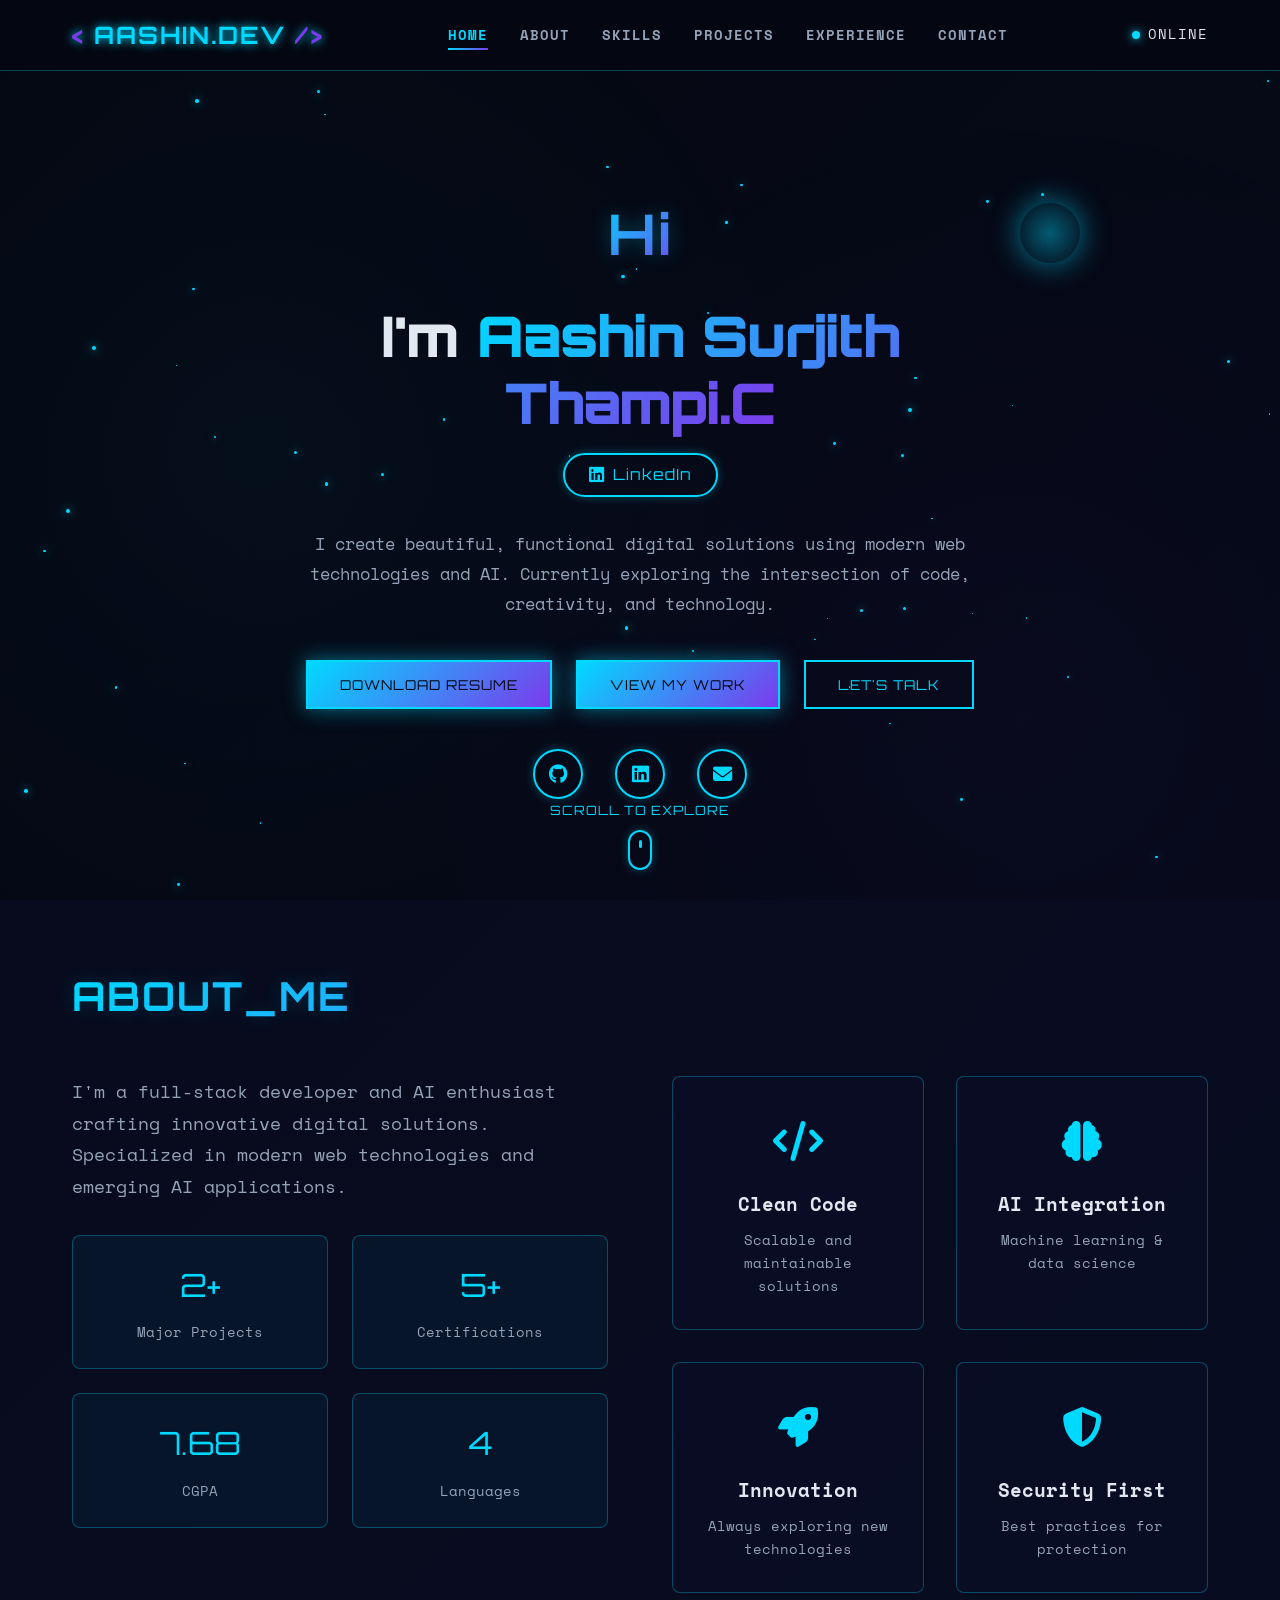
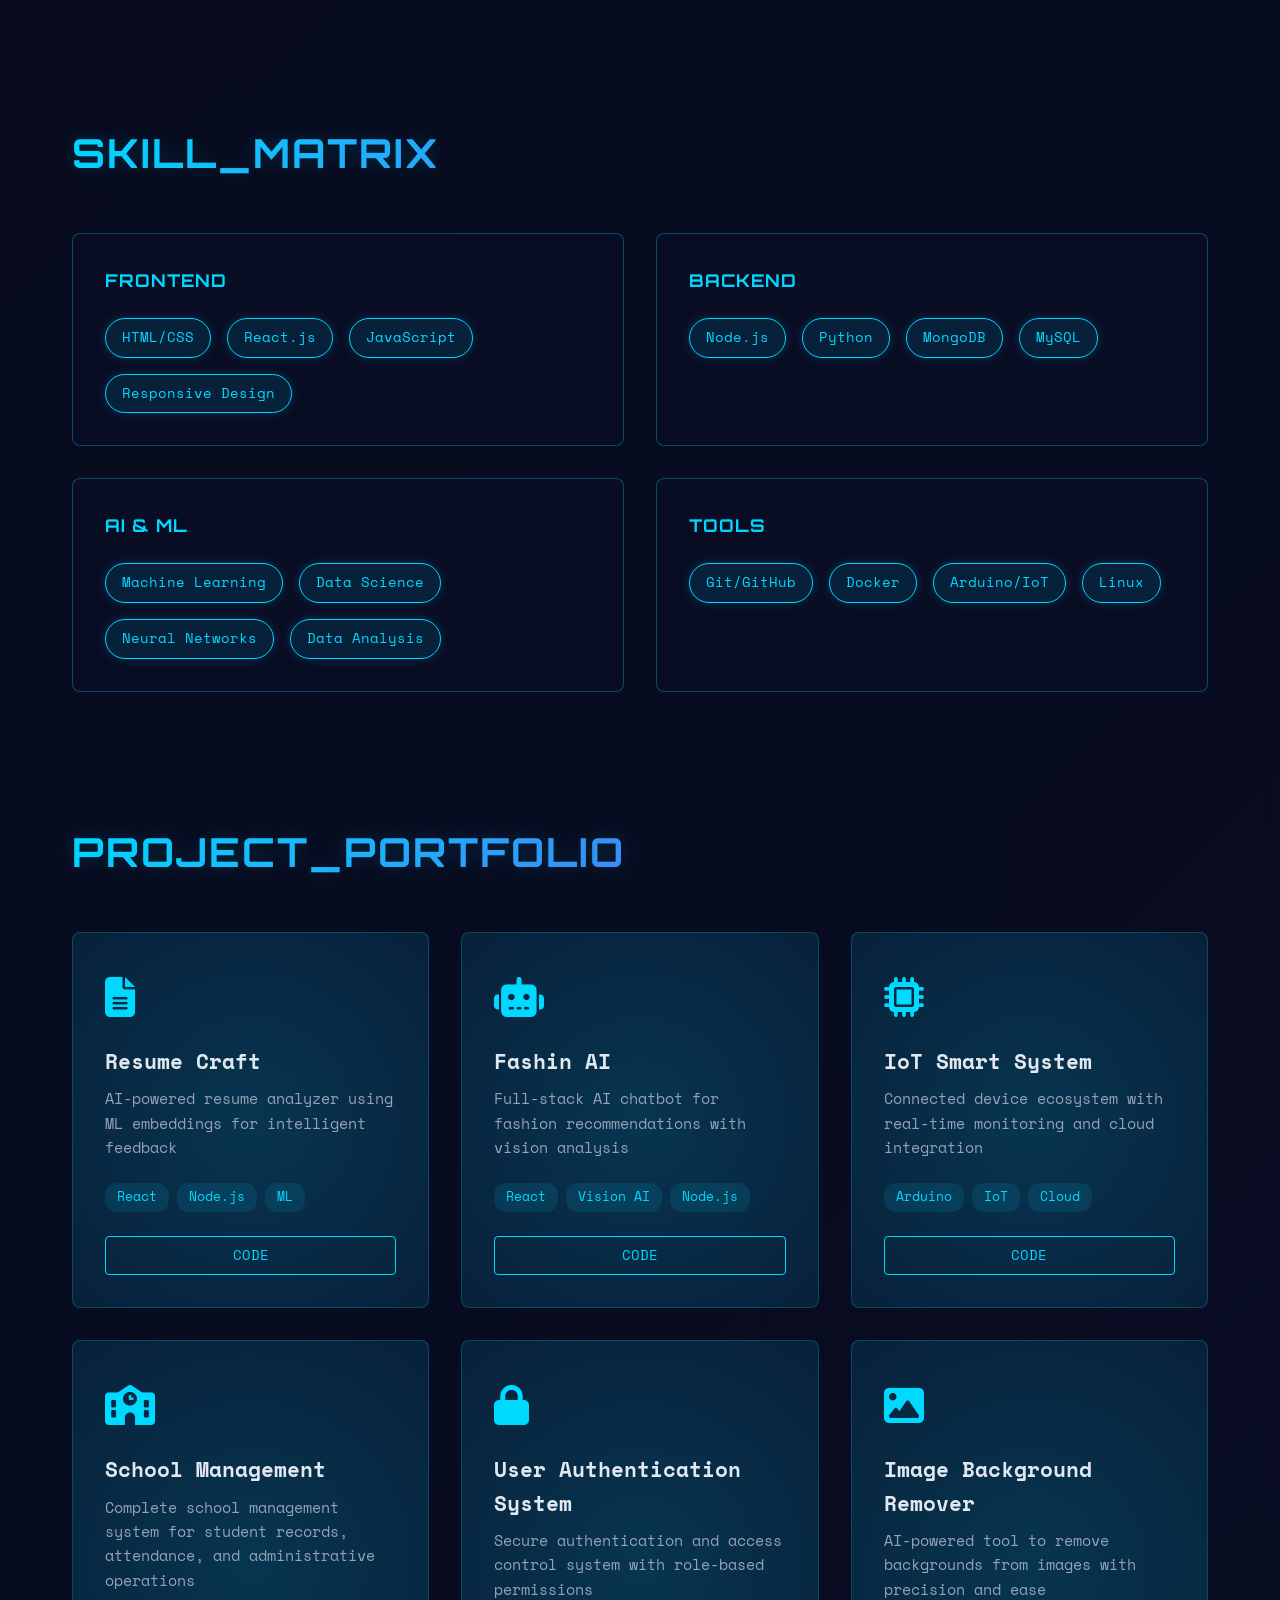
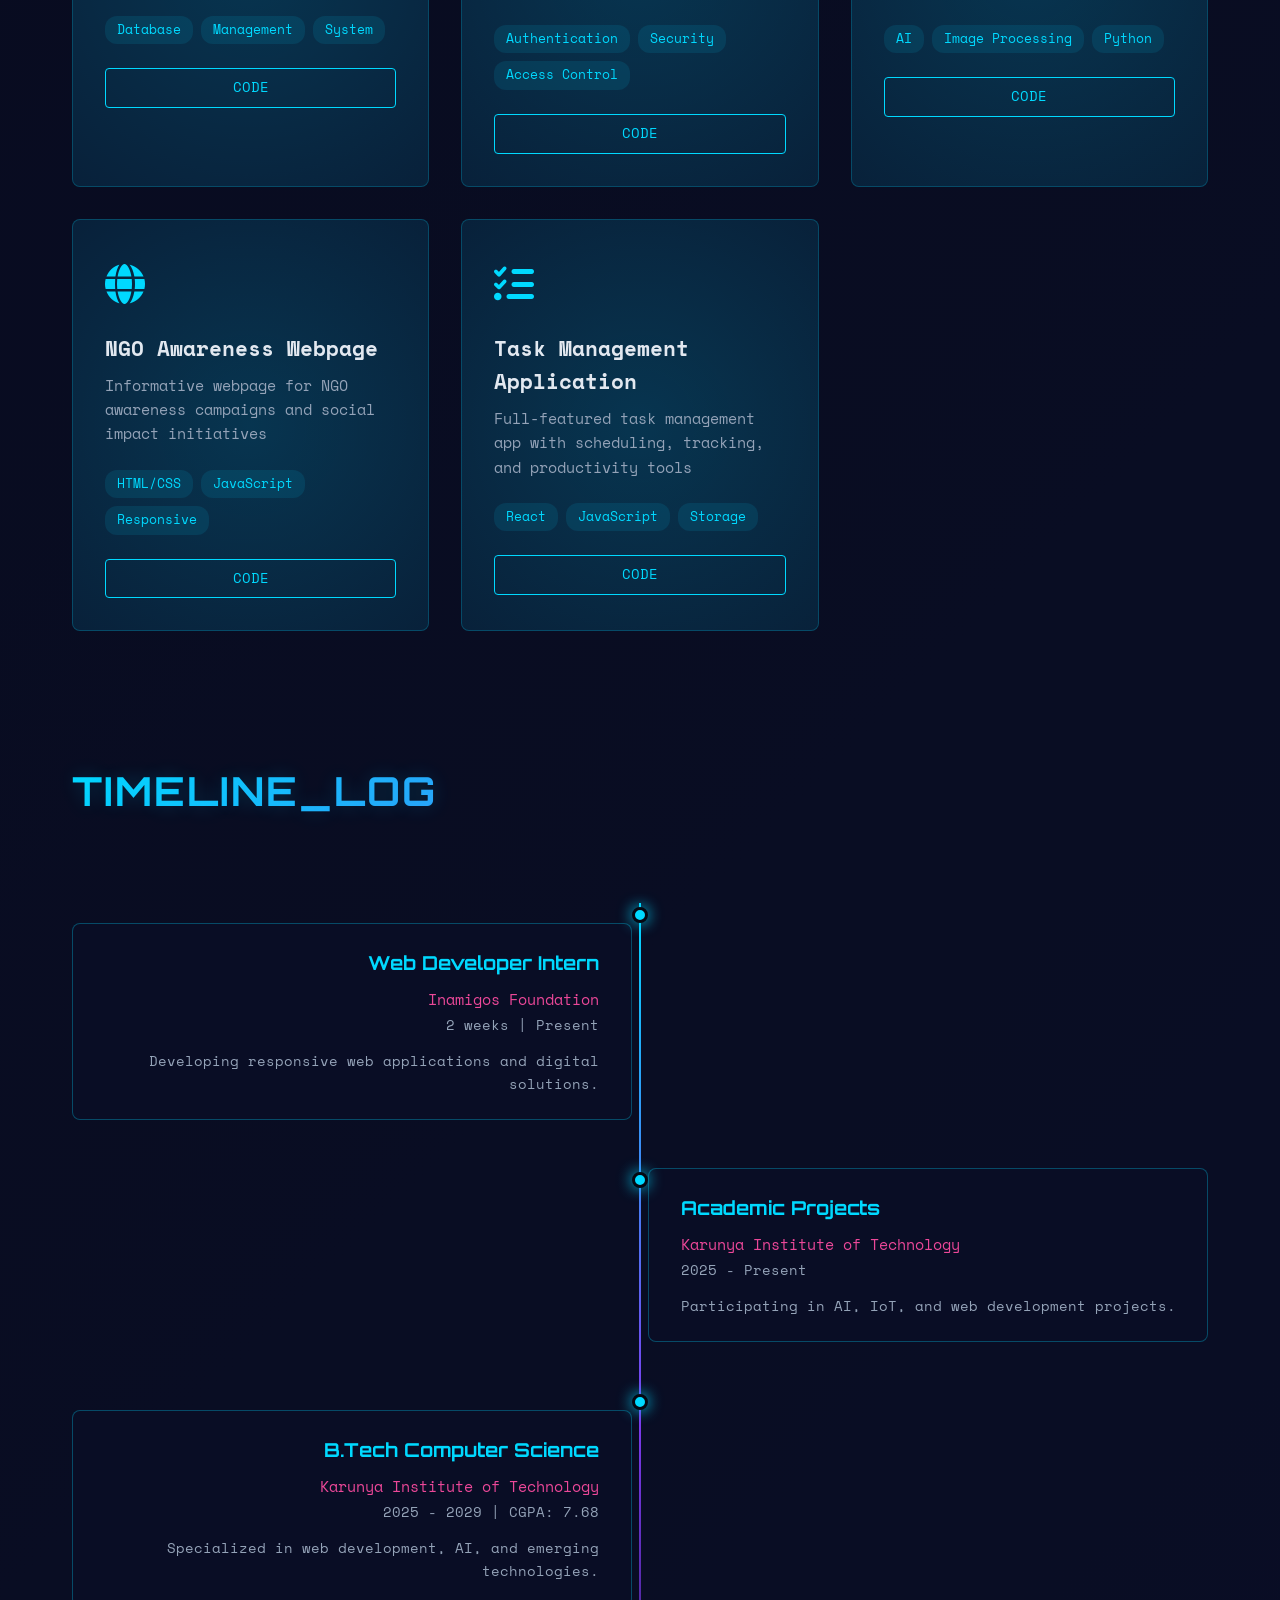
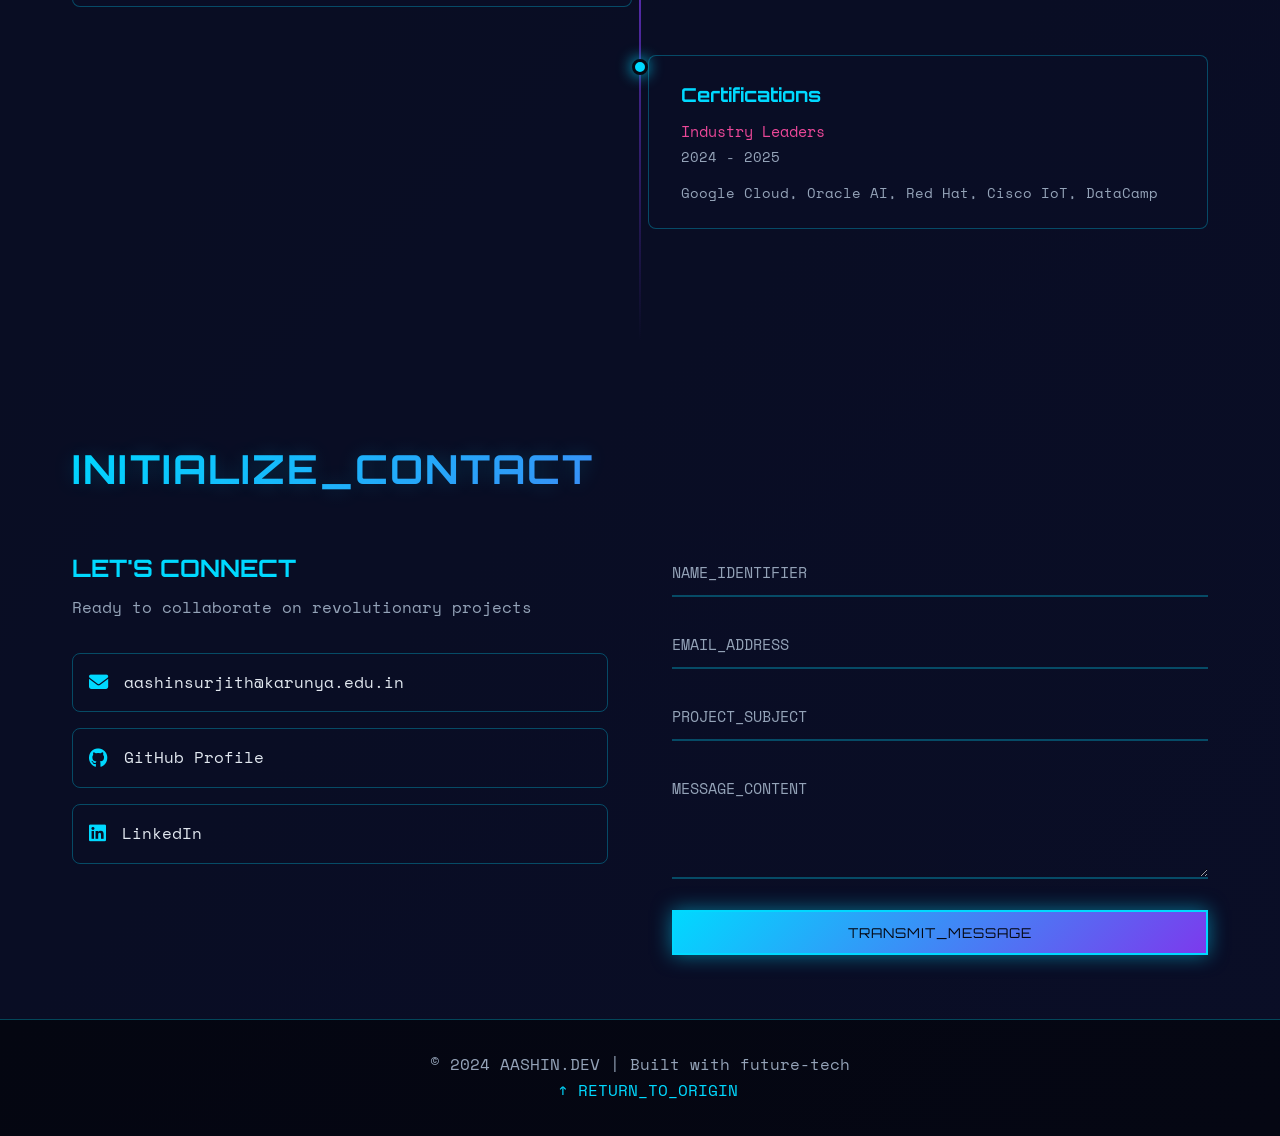
==== commit ff8ffba7: "Replace waving hand with animated glow effect" ====
--- a/index.html
+++ b/index.html
@@ -45,7 +45,7 @@
         <div class="welcome-center">
             <div class="hi-greeting">
                 <span class="hi-text">Hi</span>
-                <span class="waving-hand">👋</span>
+                <div class="greeting-glow"></div>
             </div>
 
             <h1 class="welcome-name">
--- a/styles-cyberpunk.css
+++ b/styles-cyberpunk.css
@@ -226,6 +226,7 @@
     gap: 1rem;
     margin-bottom: 1.5rem;
     animation: fade-in 0.8s ease-out;
+    position: relative;
 }
 
 .hi-text {
@@ -240,21 +241,27 @@
     text-shadow: 0 0 20px rgba(0, 217, 255, 0.3);
 }
 
-.waving-hand {
-    font-size: 3rem;
-    animation: wave 2s ease-in-out infinite;
-    display: inline-block;
-}
-
-@keyframes wave {
+.greeting-glow {
+    width: 60px;
+    height: 60px;
+    border-radius: 50%;
+    background: radial-gradient(circle, rgba(0, 217, 255, 0.4), transparent);
+    position: absolute;
+    right: -40px;
+    animation: glow-pulse 3s ease-in-out infinite;
+    box-shadow: 0 0 30px rgba(0, 217, 255, 0.6);
+}
+
+@keyframes glow-pulse {
     0%, 100% {
-        transform: rotate(0deg);
-    }
-    25% {
-        transform: rotate(20deg);
-    }
-    75% {
-        transform: rotate(-20deg);
+        transform: scale(1);
+        opacity: 0.6;
+        box-shadow: 0 0 30px rgba(0, 217, 255, 0.6);
+    }
+    50% {
+        transform: scale(1.3);
+        opacity: 0.3;
+        box-shadow: 0 0 60px rgba(124, 58, 237, 0.8);
     }
 }
 
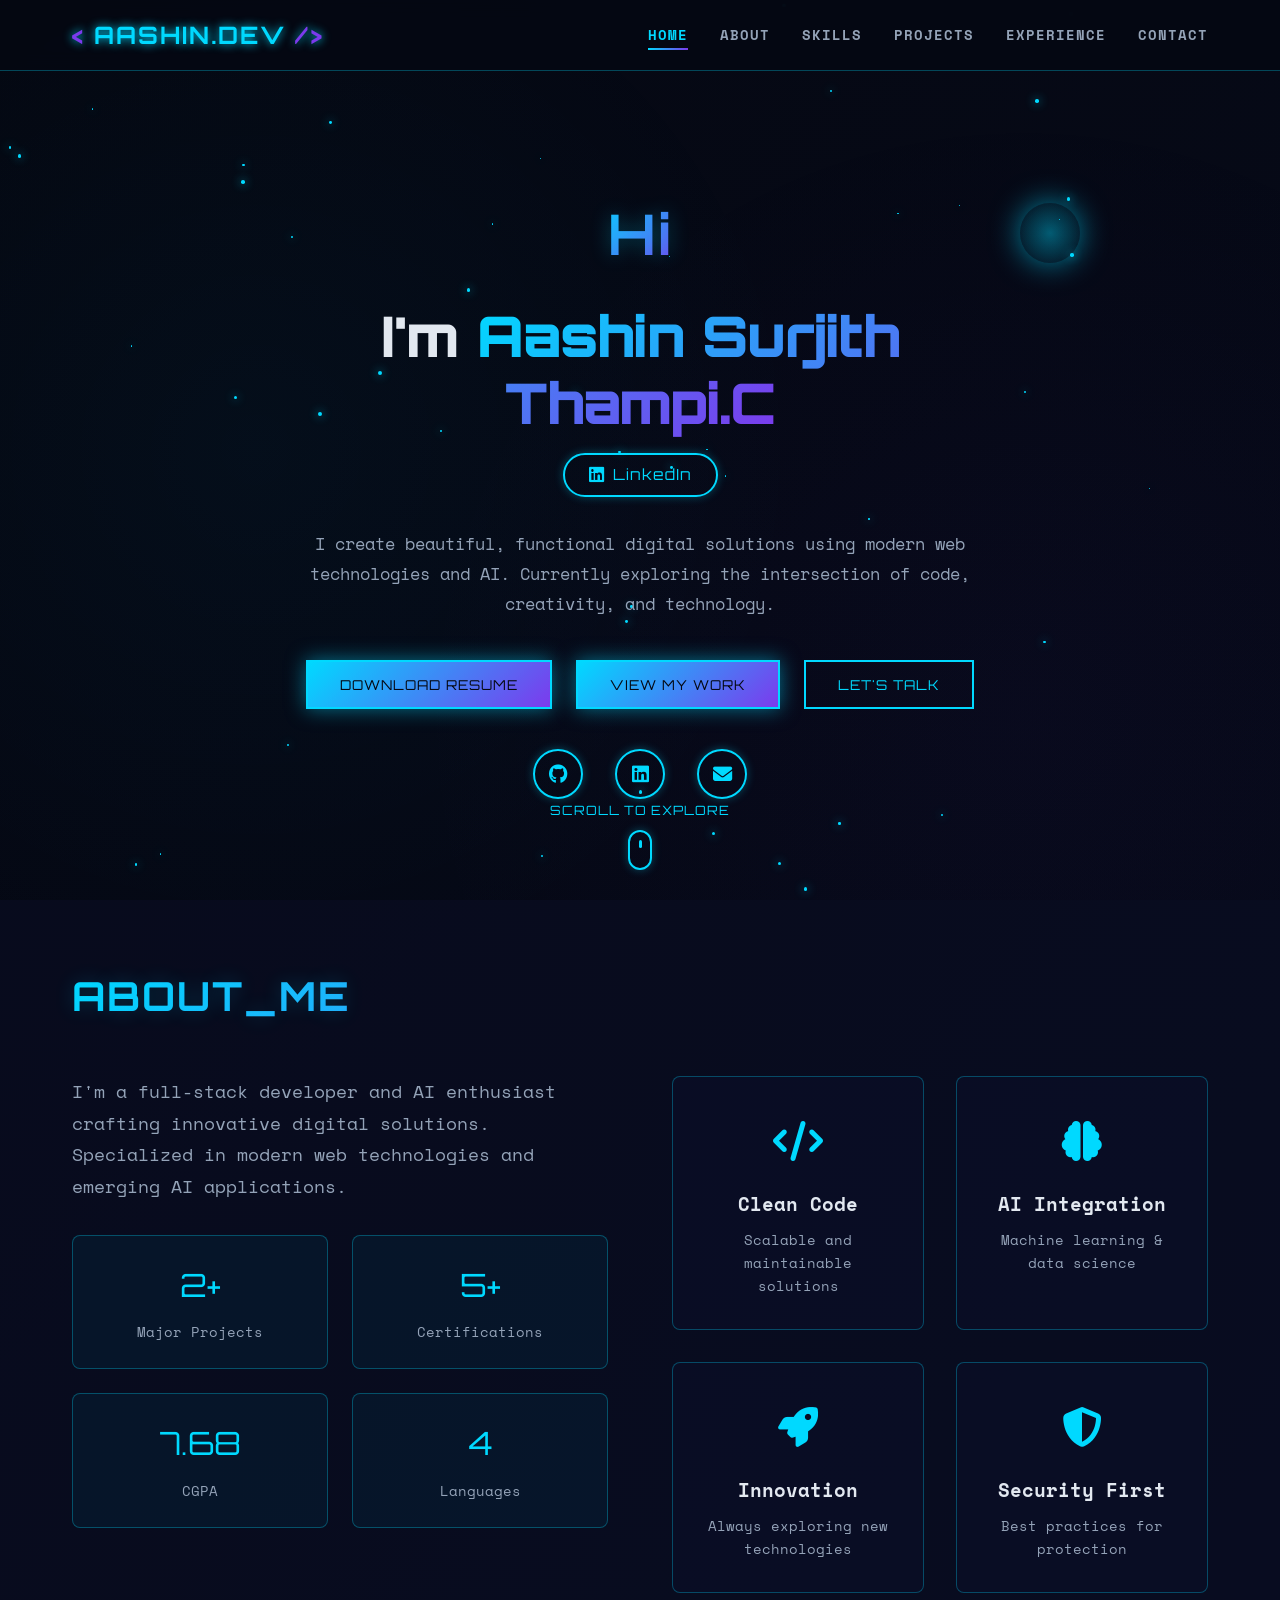
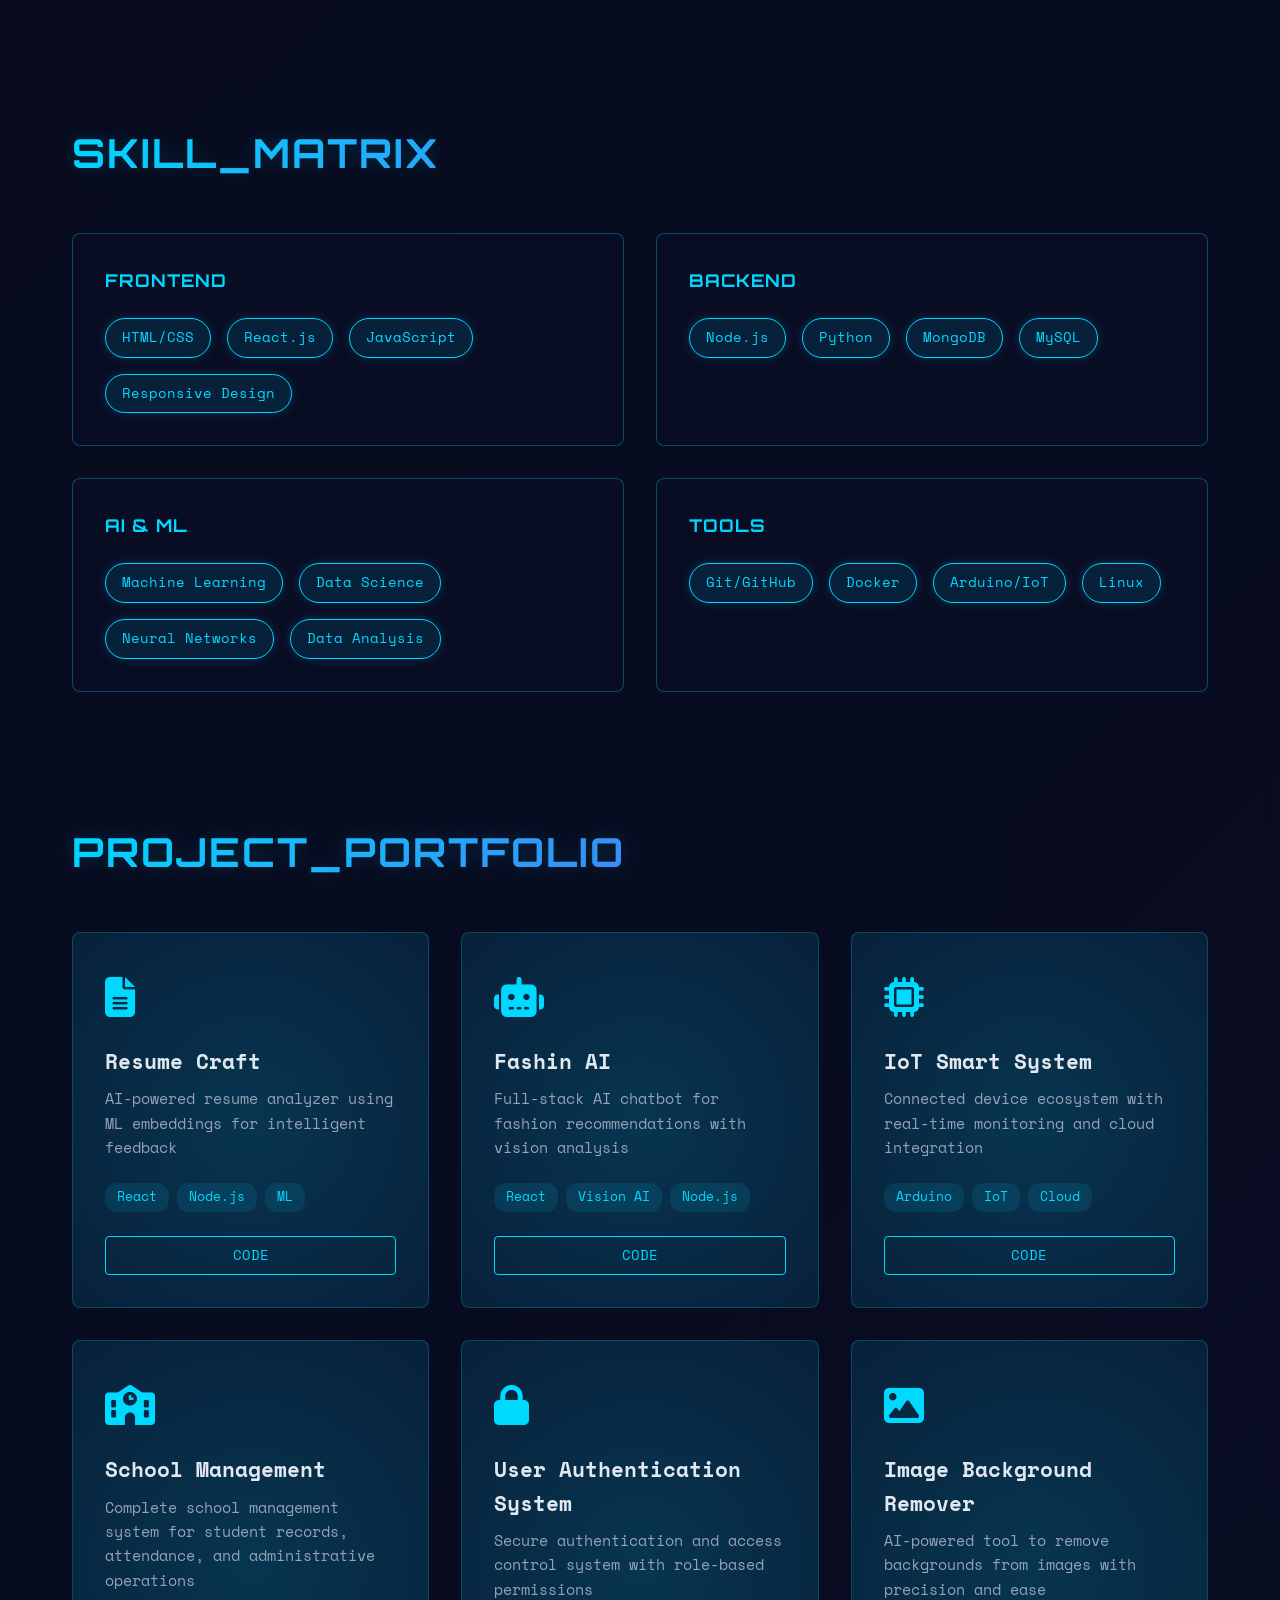
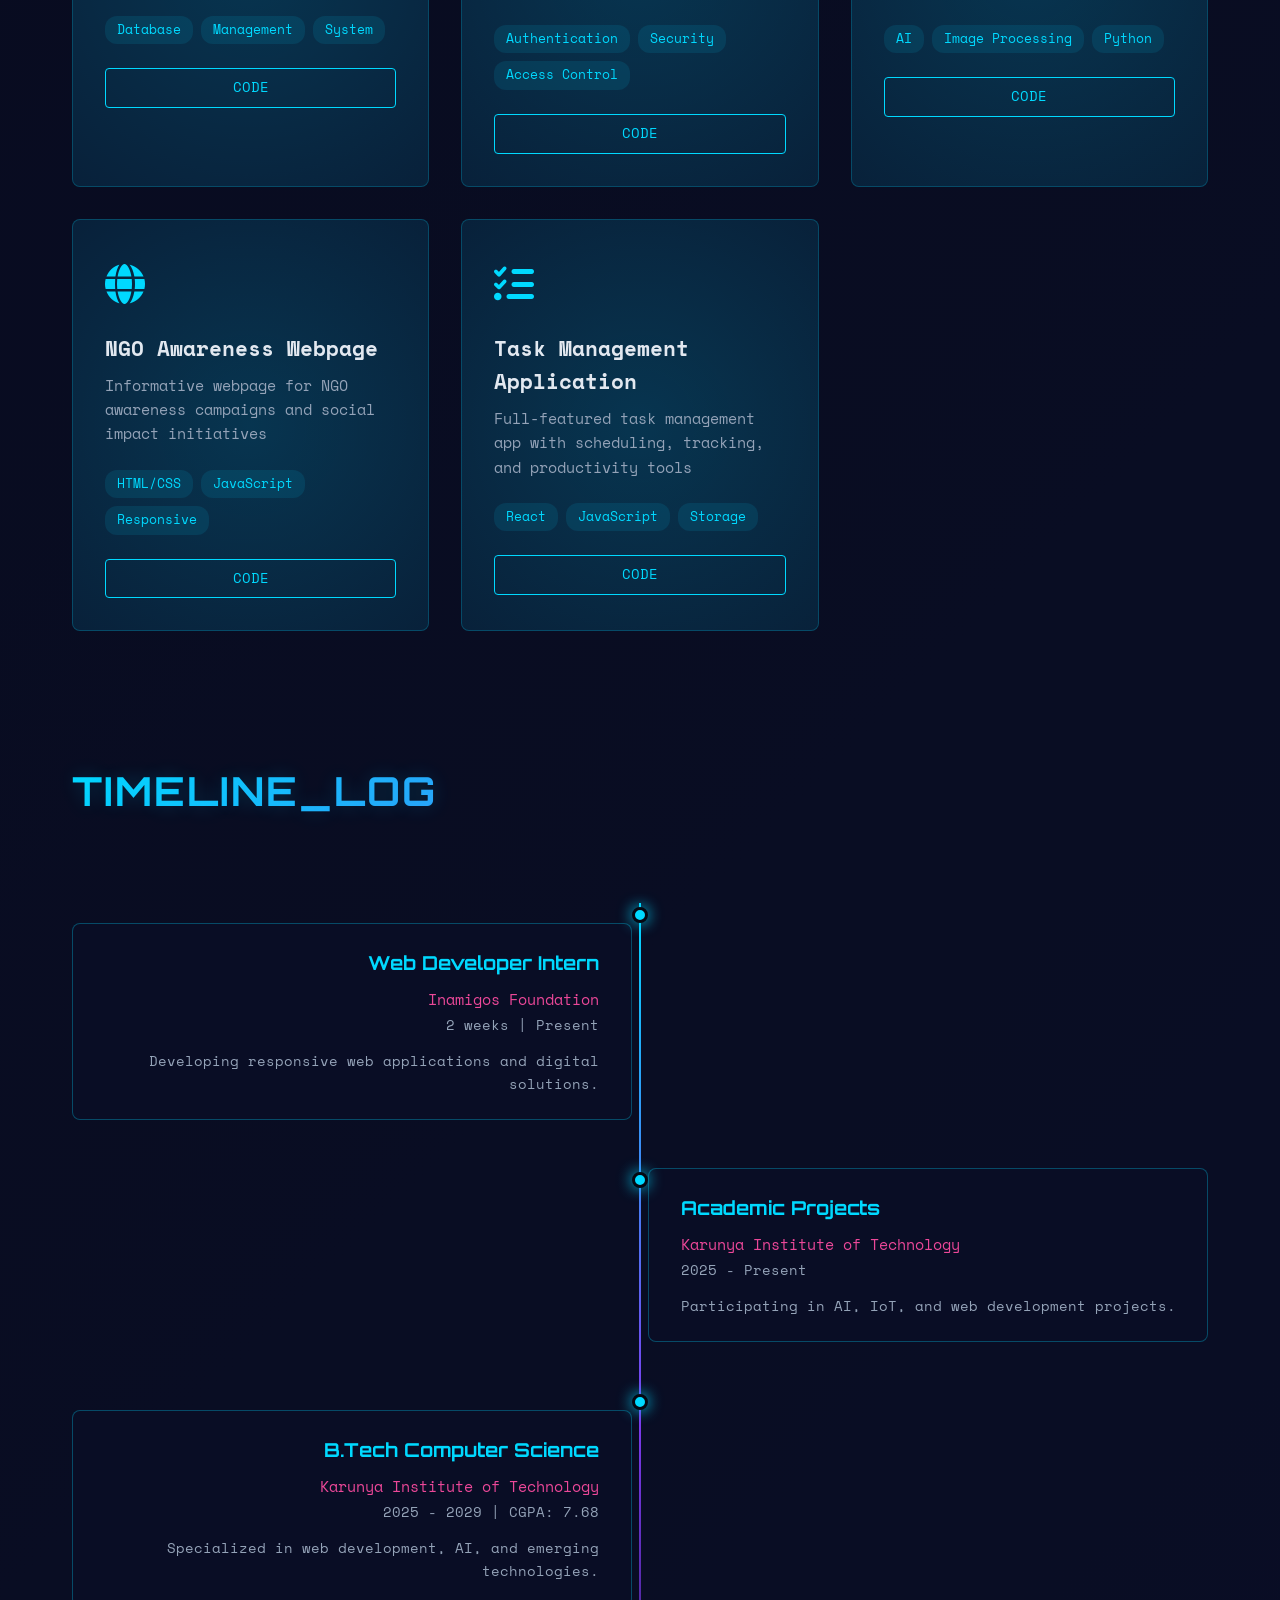
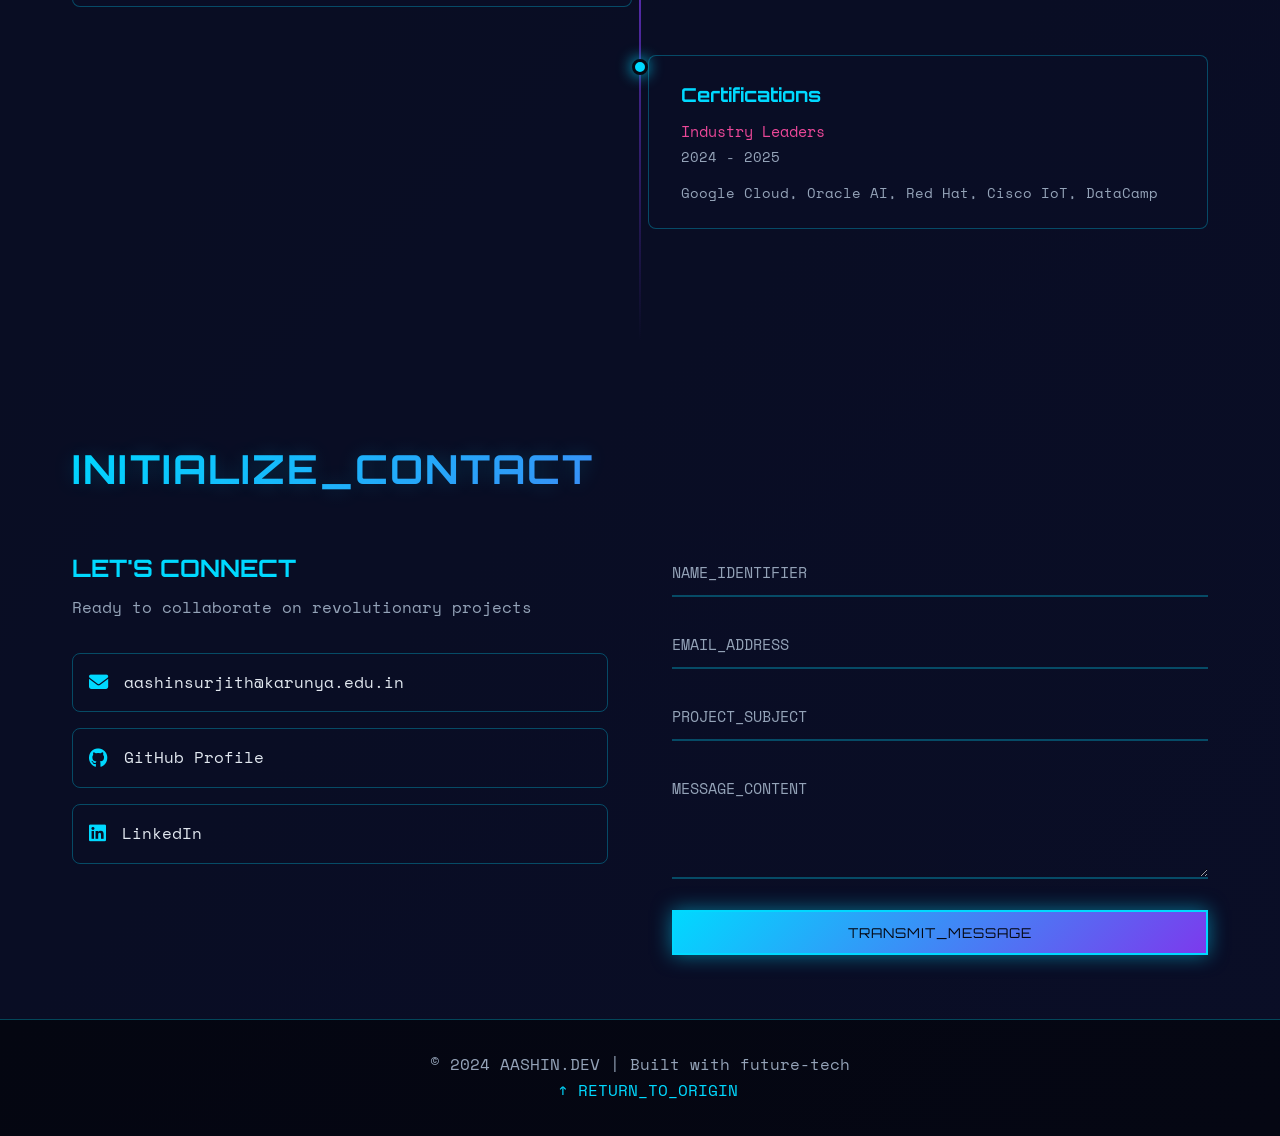
==== commit 14e5c45d: "Remove online status indicator from navbar" ====
--- a/index.html
+++ b/index.html
@@ -32,11 +32,6 @@
                 <li><a href="#experience" class="nav-link">EXPERIENCE</a></li>
                 <li><a href="#contact" class="nav-link">CONTACT</a></li>
             </ul>
-
-            <div class="nav-status">
-                <span class="status-dot"></span>
-                <span class="status-text">ONLINE</span>
-            </div>
         </div>
     </nav>
 
--- a/styles-cyberpunk.css
+++ b/styles-cyberpunk.css
@@ -173,34 +173,6 @@
     width: 100%;
 }
 
-.nav-status {
-    display: flex;
-    align-items: center;
-    gap: 0.5rem;
-    font-size: 0.85rem;
-    letter-spacing: 1px;
-}
-
-.status-dot {
-    width: 8px;
-    height: 8px;
-    background: var(--primary);
-    border-radius: 50%;
-    animation: pulse-glow 2s ease-in-out infinite;
-    box-shadow: 0 0 10px var(--primary);
-}
-
-@keyframes pulse-glow {
-    0%, 100% {
-        opacity: 1;
-        box-shadow: 0 0 10px var(--primary);
-    }
-    50% {
-        opacity: 0.5;
-        box-shadow: 0 0 20px var(--primary);
-    }
-}
-
 /* WELCOME SECTION */
 .welcome {
     min-height: 100vh;
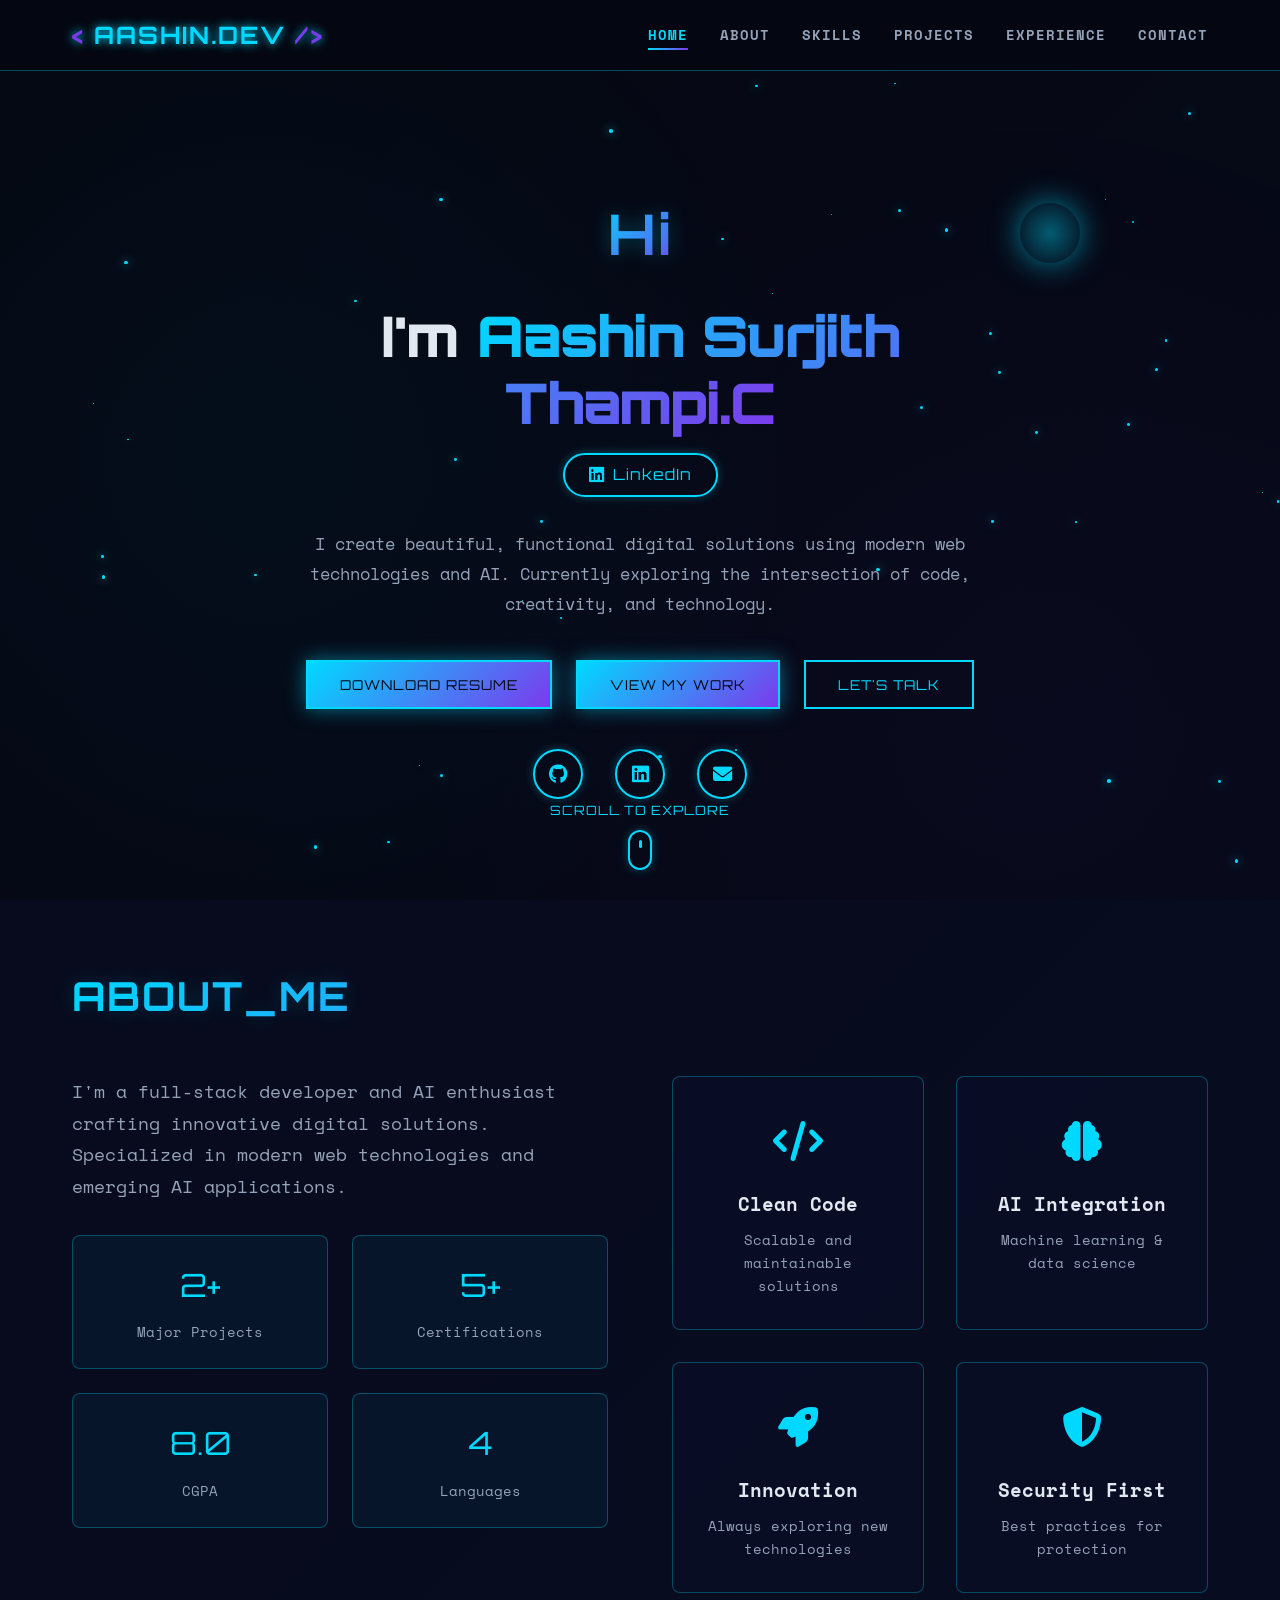
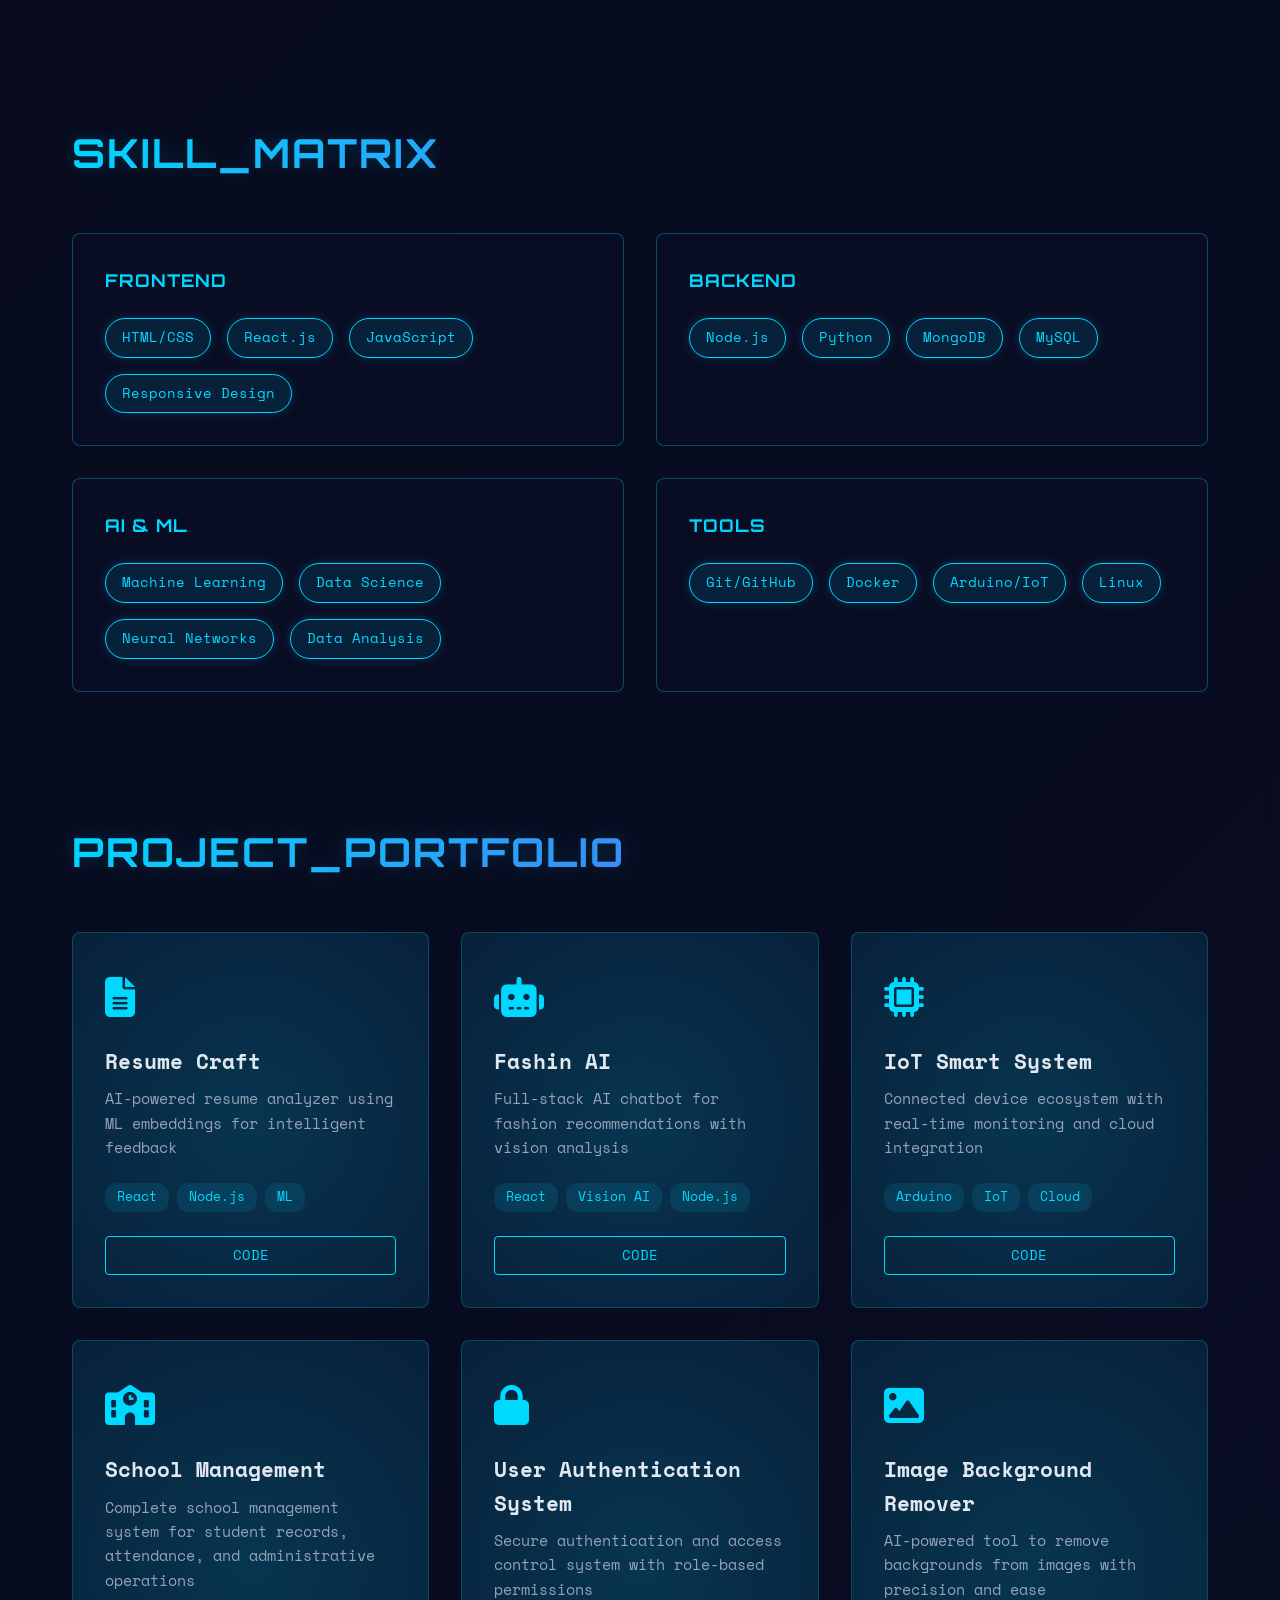
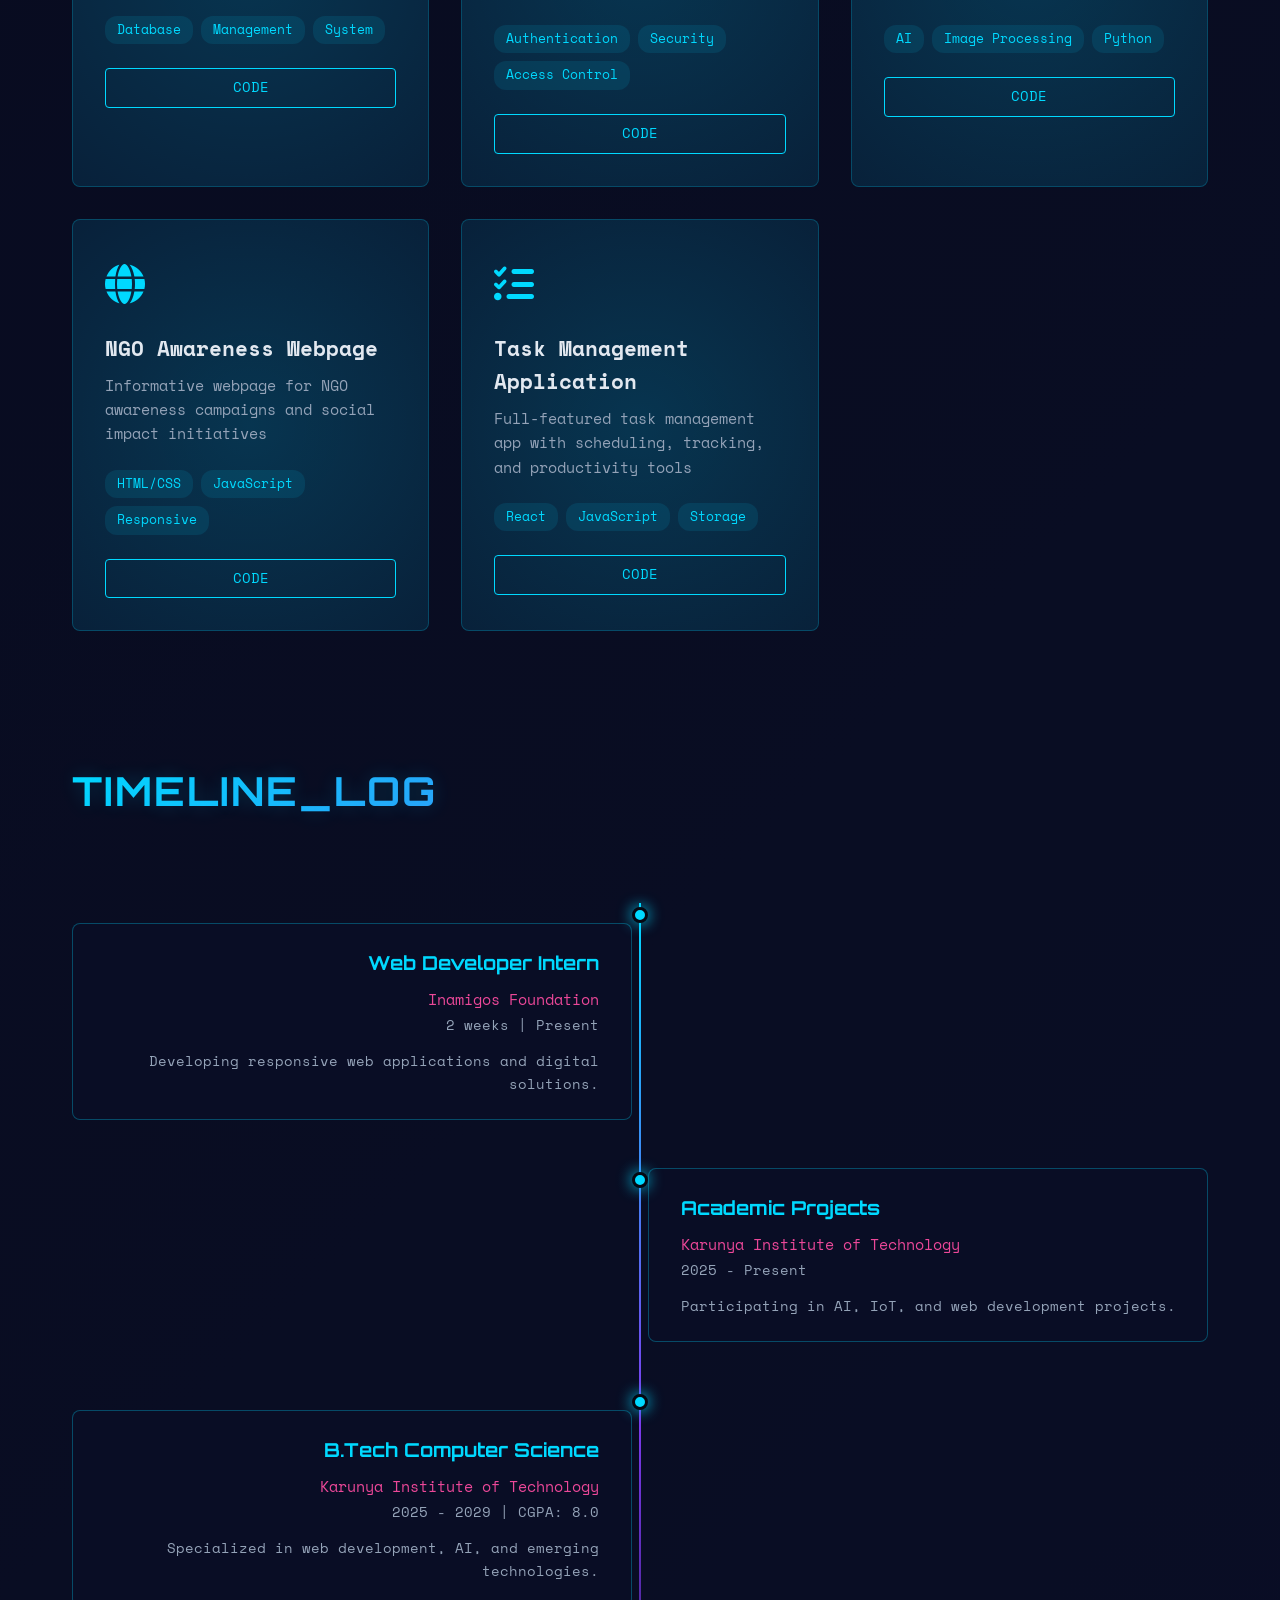
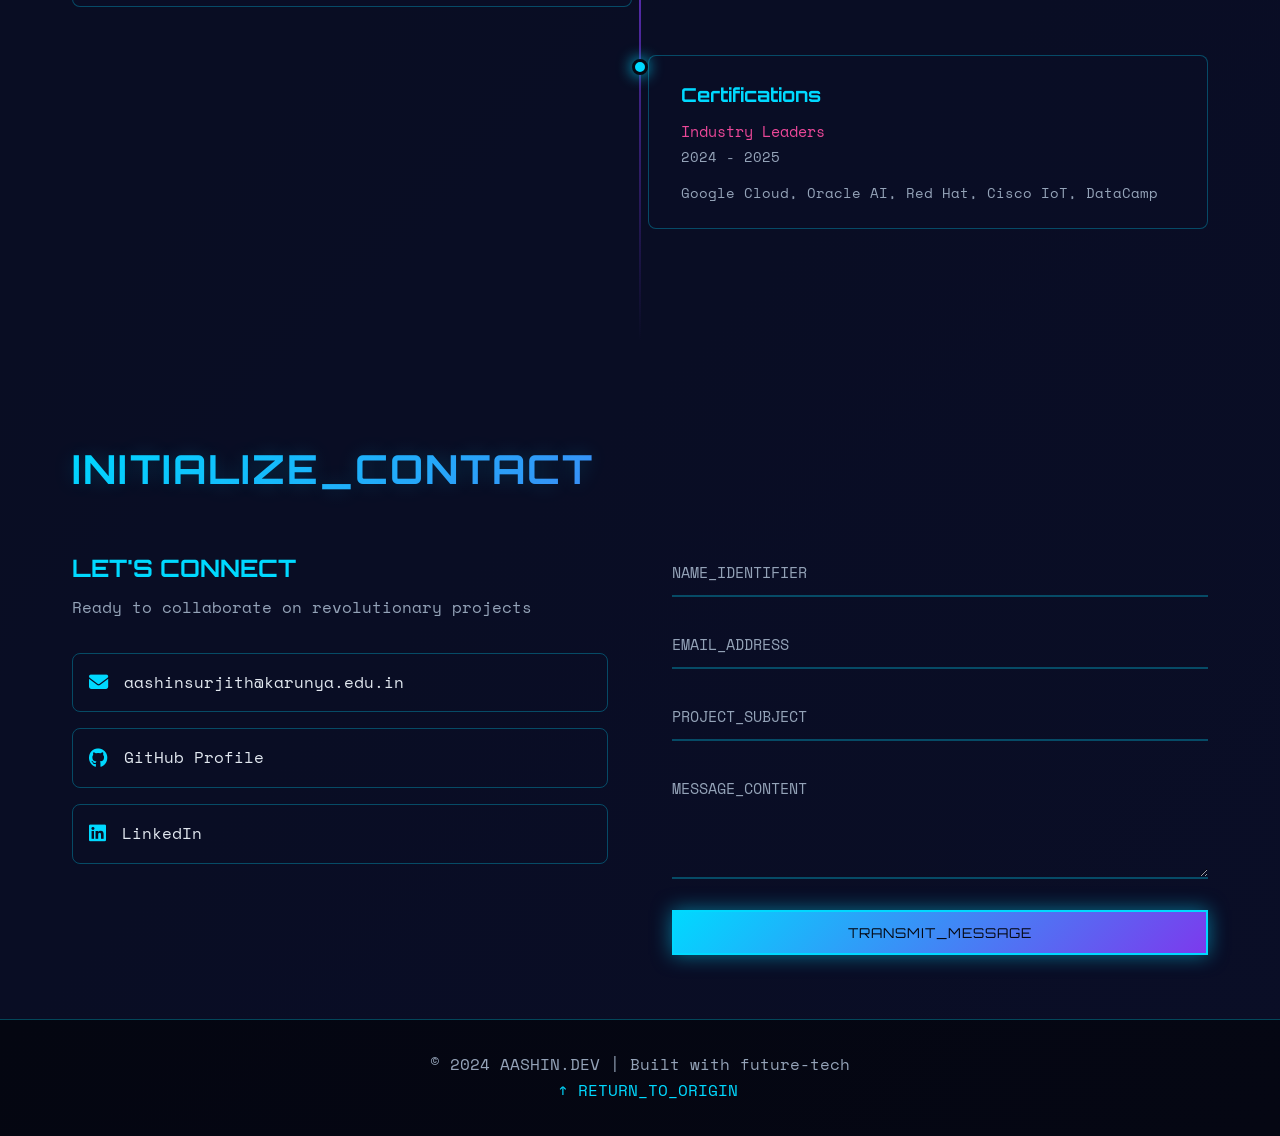
==== commit 6f173039: "Update CGPA from 7.68 to 8.0" ====
--- a/index.html
+++ b/index.html
@@ -115,7 +115,7 @@
                             <span class="stat-label">Certifications</span>
                         </div>
                         <div class="stat-box">
-                            <span class="stat-value">7.68</span>
+                            <span class="stat-value">8.0</span>
                             <span class="stat-label">CGPA</span>
                         </div>
                         <div class="stat-box">
@@ -392,7 +392,7 @@
                     <div class="timeline-content">
                         <h3>B.Tech Computer Science</h3>
                         <p class="timeline-company">Karunya Institute of Technology</p>
-                        <p class="timeline-period">2025 - 2029 | CGPA: 7.68</p>
+                        <p class="timeline-period">2025 - 2029 | CGPA: 8.0</p>
                         <p class="timeline-desc">Specialized in web development, AI, and emerging technologies.</p>
                     </div>
                 </div>
